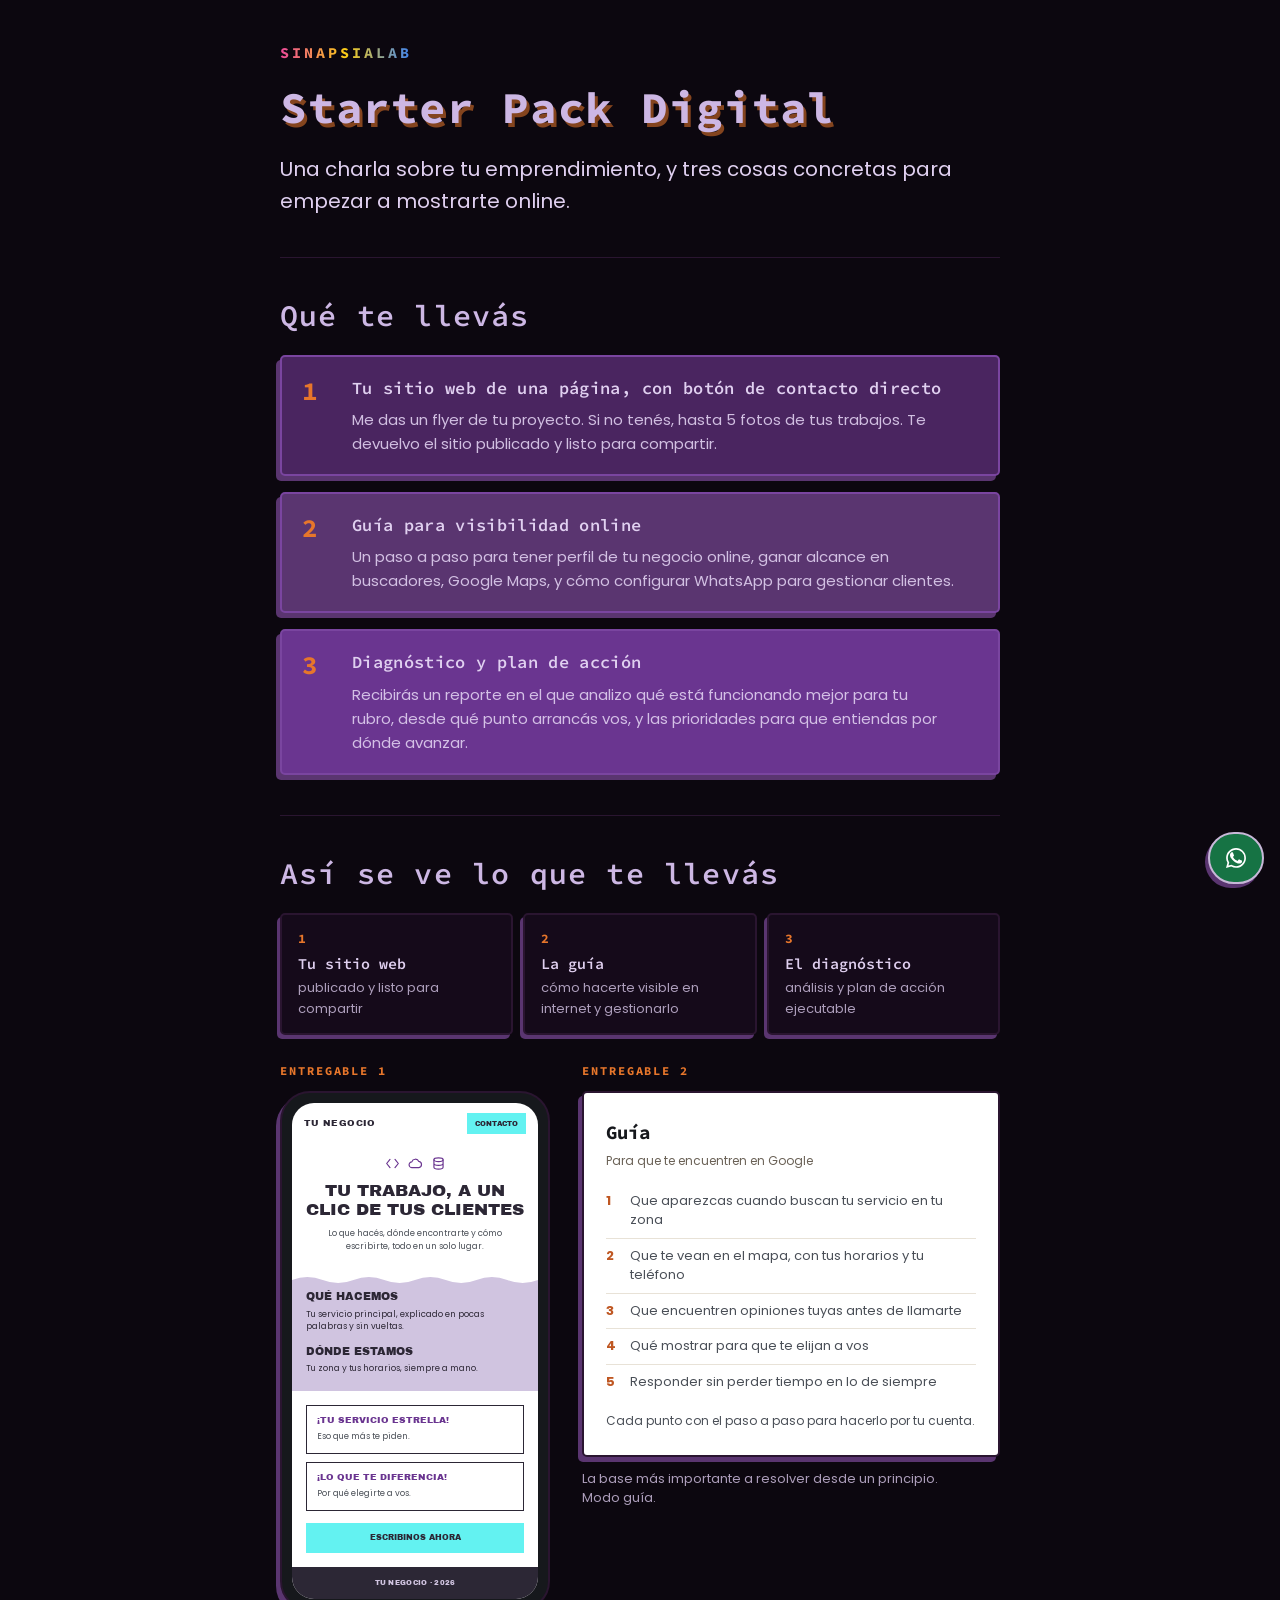
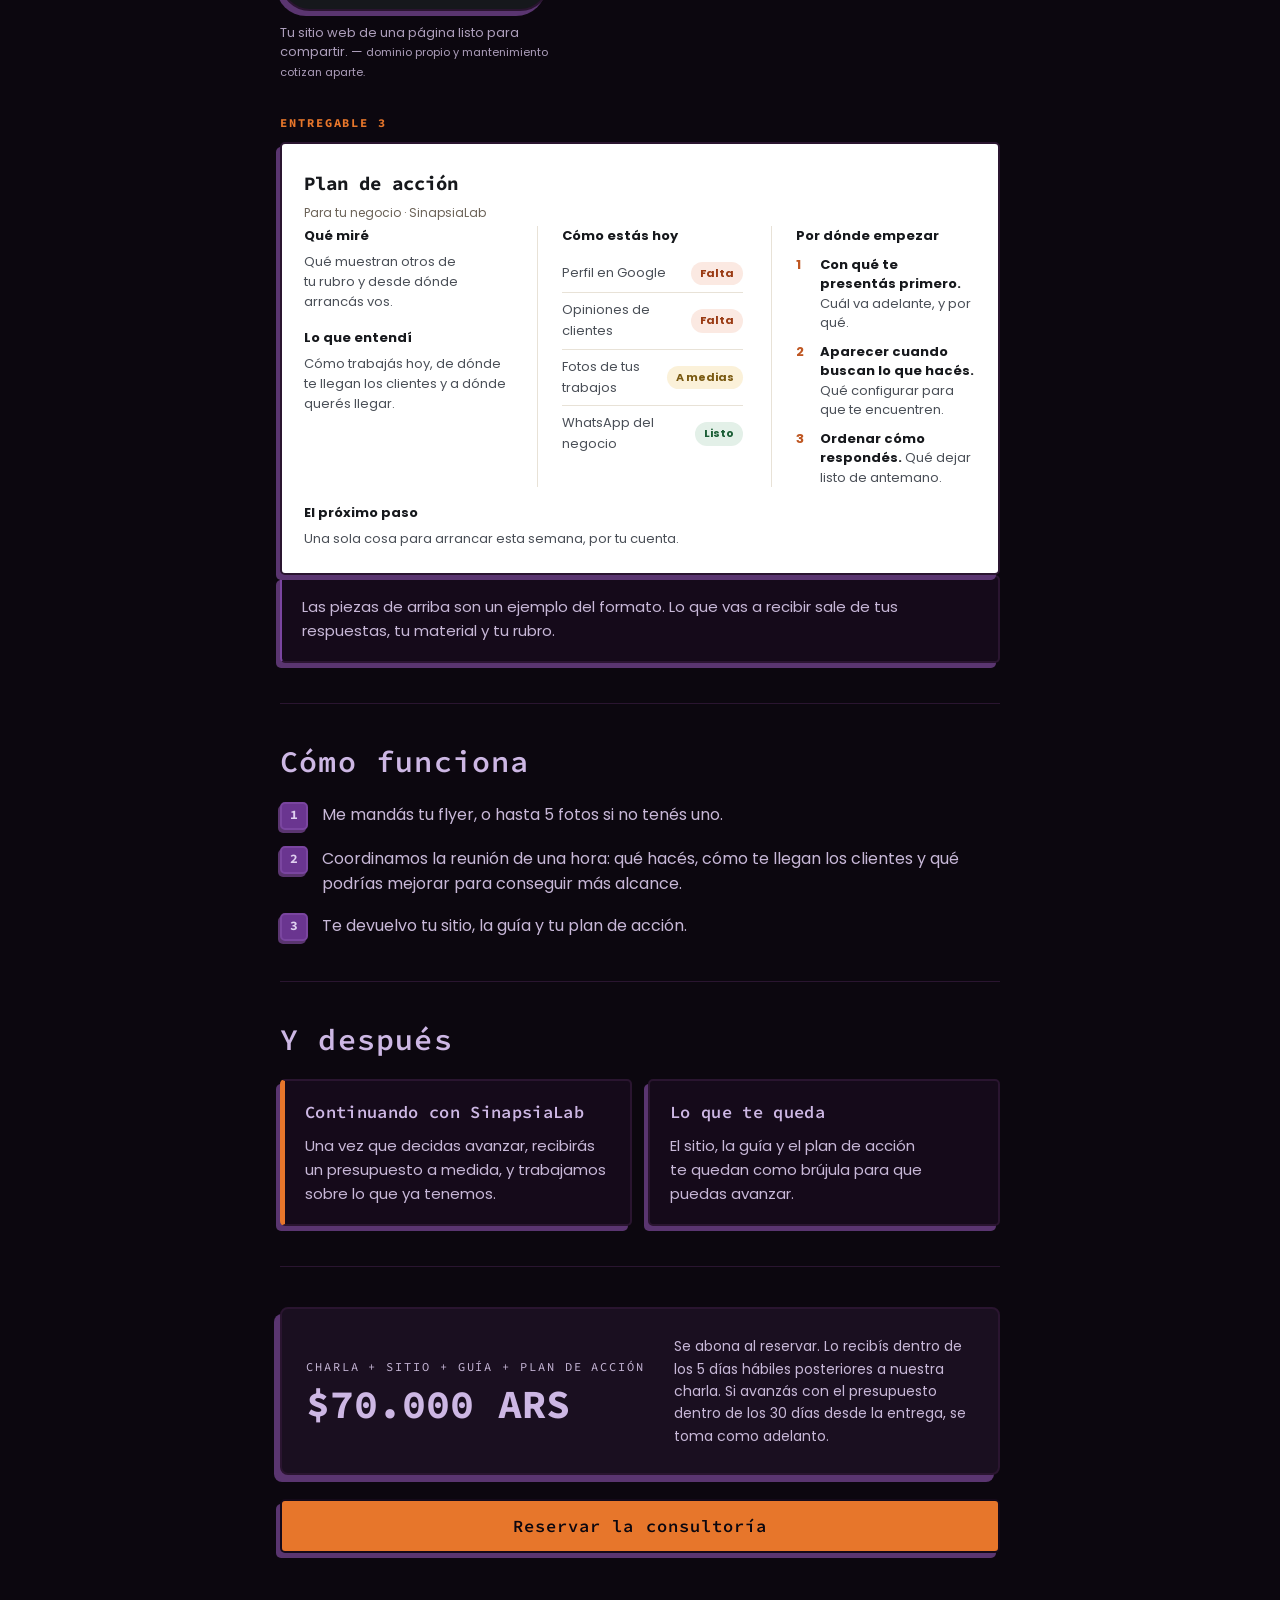
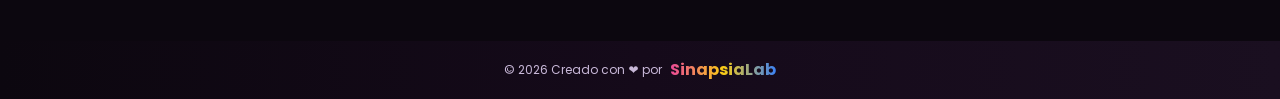
==== index.html @ f8841a20 "modify copy, templates style and README file with payment method explained" ====
<!doctype html>
<html lang="es">
  <head>
    <meta charset="utf-8" />
    <meta
      name="viewport"
      content="width=device-width, initial-scale=1, viewport-fit=cover"
    />
    <title>Starter Pack Digital — SinapsiaLab</title>
    <meta
      name="description"
      content="Una charla sobre tu emprendimiento y tres cosas concretas para empezar a mostrarte online: tu sitio de una página con botón de contacto directo, una guía para emprendedores y tu plan de acción."
    />
    <link rel="canonical" href="https://starter.sinapsialab.com/" />
    <link rel="icon" href="favicon.ico" sizes="any" />

    <meta property="og:type" content="website" />
    <meta property="og:site_name" content="SinapsiaLab" />
    <meta property="og:url" content="https://starter.sinapsialab.com/" />
    <meta property="og:title" content="Starter Pack Digital — SinapsiaLab" />
    <meta
      property="og:description"
      content="Tu sitio con botón de contacto directo, una guía para emprendedores y tu plan de acción. Todo a partir de una charla."
    />
    <meta
      property="og:image"
      content="https://res.cloudinary.com/dr8pwzxzn/image/upload/f_auto,q_auto,c_fill,g_auto,w_1200,h_630/v1759686676/brainball_gsjoy9.png"
    />
    <meta property="og:image:width" content="1200" />
    <meta property="og:image:height" content="630" />

    <meta name="twitter:card" content="summary_large_image" />
    <meta name="twitter:title" content="Starter Pack Digital — SinapsiaLab" />
    <meta
      name="twitter:description"
      content="Tu sitio con botón de contacto directo, una guía para emprendedores y tu plan de acción. Todo a partir de una charla."
    />
    <meta
      name="twitter:image"
      content="https://res.cloudinary.com/dr8pwzxzn/image/upload/f_auto,q_auto,c_fill,g_auto,w_1200,h_630/v1759686676/brainball_gsjoy9.png"
    />

    <link
      rel="stylesheet"
      href="https://fonts.googleapis.com/css2?family=Poppins:wght@300;400;500;600;700&family=Source+Code+Pro:wght@300;400;600;700&family=Archivo+Black&display=swap"
    />
    <link rel="stylesheet" href="assets/css/tokens.css" />
    <link rel="stylesheet" href="assets/css/base.css" />
    <link rel="stylesheet" href="assets/css/layout.css" />
    <link rel="stylesheet" href="assets/css/components.css" />
    <link rel="stylesheet" href="assets/css/print.css" />
  </head>
  <body>
    <main class="wrap">
      <section>
        <a class="eyebrow" href="https://www.sinapsialab.com">SinapsiaLab</a>
        <h1>Starter Pack Digital</h1>
        <p class="lede">
          Una charla sobre tu emprendimiento, y tres cosas concretas para
          empezar a mostrarte online.
        </p>
      </section>

      <section>
        <h2>Qué te llevás</h2>
        <div class="items">
          <div class="item">
            <div class="item__n">1</div>
            <div class="item__b">
              <h3>Tu sitio web de una página, con botón de contacto directo</h3>
              <p>
                Me das un flyer de tu proyecto. Si no tenés, hasta 5 fotos de
                tus trabajos. Te devuelvo el sitio publicado y listo para
                compartir.
              </p>
            </div>
          </div>
          <div class="item">
            <div class="item__n">2</div>
            <div class="item__b">
              <h3>Guía para visibilidad online</h3>
              <p>
                Un paso a paso para tener perfil de tu negocio online, ganar
                alcance en buscadores, Google Maps, y cómo configurar WhatsApp
                para gestionar clientes.
              </p>
            </div>
          </div>
          <div class="item">
            <div class="item__n">3</div>
            <div class="item__b">
              <h3>Diagnóstico y plan de acción</h3>
              <p>
                Recibirás un reporte en el que analizo qué está funcionando
                mejor para tu rubro, desde qué punto arrancás vos, y las
                prioridades para que entiendas por dónde avanzar.
              </p>
            </div>
          </div>
        </div>
      </section>

      <section>
        <h2>Así se ve lo que te llevás</h2>
        <ol class="pieces">
          <li class="piece">
            <span class="piece__n">1</span>
            <span class="piece__t">Tu sitio web</span>
            <span class="piece__d">publicado y listo para compartir</span>
          </li>
          <li class="piece">
            <span class="piece__n">2</span>
            <span class="piece__t">La guía</span>
            <span class="piece__d">cómo hacerte visible en internet y gestionarlo</span>
          </li>
          <li class="piece">
            <span class="piece__n">3</span>
            <span class="piece__t">El diagnóstico</span>
            <span class="piece__d">análisis y plan de acción ejecutable</span>
          </li>
        </ol>

        <div class="demo">
          <div>
            <p class="tag">Entregable 1</p>
            <div class="phone">
              <div class="phone__s mk">
                <div class="mk__bar">
                  <span class="mk__brand">TU NEGOCIO</span>
                  <span class="mk__nav">CONTACTO</span>
                </div>
                <div class="mk__hero">
                  <div class="mk__icons"><svg class="mk__ic" viewBox="0 0 18 18" aria-hidden="true"><path d="M6 4 2 9l4 5M12 4l4 5-4 5"/></svg><svg class="mk__ic" viewBox="0 0 18 18" aria-hidden="true"><path d="M5 14a3.5 3.5 0 0 1-.4-7A4.5 4.5 0 0 1 13 6.5 3.8 3.8 0 0 1 13 14Z"/></svg><svg class="mk__ic" viewBox="0 0 18 18" aria-hidden="true"><ellipse cx="9" cy="4.5" rx="5.5" ry="2.2"/><path d="M3.5 4.5v9c0 1.2 2.5 2.2 5.5 2.2s5.5-1 5.5-2.2v-9M3.5 9c0 1.2 2.5 2.2 5.5 2.2s5.5-1 5.5-2.2"/></svg></div>
                  <p class="mk__h1">TU TRABAJO, A UN CLIC DE TUS CLIENTES</p>
                  <p class="mk__sub">Lo que hacés, dónde encontrarte y cómo escribirte, todo en un solo lugar.</p>
                </div>
                <svg class="mk__wave" viewBox="0 0 100 10" preserveAspectRatio="none" aria-hidden="true"><path d="M0,6 q6.25,-6 12.5,0 t12.5,0 q6.25,-6 12.5,0 t12.5,0 q6.25,-6 12.5,0 t12.5,0 q6.25,-6 12.5,0 t12.5,0 V10 H0 Z"/></svg>
                <div class="mk__light">
                  <p class="mk__t">QUÉ HACEMOS</p>
                  <p class="mk__p">Tu servicio principal, explicado en pocas palabras y sin vueltas.</p>
                  <p class="mk__t mk__t--mt">DÓNDE ESTAMOS</p>
                  <p class="mk__p">Tu zona y tus horarios, siempre a mano.</p>
                </div>
                <div class="mk__cards">
                  <div class="mk__card"><p class="mk__ct">¡TU SERVICIO ESTRELLA!</p><p class="mk__cp">Eso que más te piden.</p></div>
                  <div class="mk__card"><p class="mk__ct">¡LO QUE TE DIFERENCIA!</p><p class="mk__cp">Por qué elegirte a vos.</p></div>
                  <p class="mk__cta">ESCRIBINOS AHORA</p>
                </div>
                <div class="mk__foot">TU NEGOCIO · 2026</div>
              </div>
            </div>
            <p class="demo__cap">
              Tu sitio web de una página listo para compartir. —
              <span class="demo__cap--note">
                dominio propio y mantenimiento cotizan aparte.
              </span>
            </p>
          </div>

          <div>
            <p class="tag">Entregable 2</p>
            <div class="sheet sheet--guide">
              <p class="sheet__ttl">Guía</p>
              <p class="sheet__meta">Para que te encuentren en Google</p>
              <ol class="guide__idx">
                <li>
                  <span class="guide__n">1</span
                  ><span
                    >Que aparezcas cuando buscan tu servicio en tu zona</span
                  >
                </li>
                <li>
                  <span class="guide__n">2</span
                  ><span
                    >Que te vean en el mapa, con tus horarios y tu
                    teléfono</span
                  >
                </li>
                <li>
                  <span class="guide__n">3</span
                  ><span>Que encuentren opiniones tuyas antes de llamarte</span>
                </li>
                <li>
                  <span class="guide__n">4</span
                  ><span>Qué mostrar para que te elijan a vos</span>
                </li>
                <li>
                  <span class="guide__n">5</span
                  ><span>Responder sin perder tiempo en lo de siempre</span>
                </li>
              </ol>
              <p class="sheet__p guide__foot">
                Cada punto con el paso a paso para hacerlo por tu cuenta.
              </p>
            </div>
            <p class="demo__cap">
              La base más importante a resolver desde un principio. Modo guía.
            </p>
          </div>

          <div>
            <p class="tag">Entregable 3</p>
            <div class="sheet sheet--plan">
              <div class="sheet__head">
                <p class="sheet__ttl">Plan de acción</p>
                <p class="sheet__meta">Para tu negocio · SinapsiaLab</p>
              </div>

              <div class="sheet__grid">
                <div class="sheet__col">
                  <p class="sheet__h">Qué miré</p>
                  <p class="sheet__p">
                    Qué muestran otros de tu rubro y desde dónde arrancás vos.
                  </p>

                  <p class="sheet__h">Lo que entendí</p>
                  <p class="sheet__p">
                    Cómo trabajás hoy, de dónde te llegan los clientes y a dónde
                    querés llegar.
                  </p>
                </div>

                <div class="sheet__col">
                  <p class="sheet__h">Cómo estás hoy</p>
                  <ul class="state">
                    <li>
                      <span class="state__k">Perfil en Google</span
                      ><span class="state__v state__v--no">Falta</span>
                    </li>
                    <li>
                      <span class="state__k">Opiniones de clientes</span
                      ><span class="state__v state__v--no">Falta</span>
                    </li>
                    <li>
                      <span class="state__k">Fotos de tus trabajos</span
                      ><span class="state__v state__v--mid">A medias</span>
                    </li>
                    <li>
                      <span class="state__k">WhatsApp del negocio</span
                      ><span class="state__v state__v--ok">Listo</span>
                    </li>
                  </ul>
                </div>

                <div class="sheet__col">
                  <p class="sheet__h">Por dónde empezar</p>
                  <ol class="sheet__ol">
                    <li>
                      <span class="sheet__num">1</span
                      ><span
                        ><b>Con qué te presentás primero.</b> Cuál va adelante,
                        y por qué.</span
                      >
                    </li>
                    <li>
                      <span class="sheet__num">2</span
                      ><span
                        ><b>Aparecer cuando buscan lo que hacés.</b> Qué
                        configurar para que te encuentren.</span
                      >
                    </li>
                    <li>
                      <span class="sheet__num">3</span
                      ><span
                        ><b>Ordenar cómo respondés.</b> Qué dejar listo de
                        antemano.</span
                      >
                    </li>
                  </ol>
                </div>
              </div>

              <p class="sheet__h">El próximo paso</p>
              <p class="sheet__p">
                Una sola cosa para arrancar esta semana, por tu cuenta.
              </p>
            </div>
          </div>
        </div>

        <div class="box box--note">
          <p>
            Las piezas de arriba son un ejemplo del formato. Lo que vas a
            recibir sale de tus respuestas, tu material y tu rubro.
          </p>
        </div>
      </section>

      <section>
        <h2>Cómo funciona</h2>
        <ol class="steps">
          <li>
            <b>1</b>
            <p>Me mandás tu flyer, o hasta 5 fotos si no tenés uno.</p>
          </li>
          <li>
            <b>2</b>
            <p>
              Coordinamos la reunión de una hora: qué hacés, cómo te llegan los
              clientes y qué podrías mejorar para conseguir más alcance.
            </p>
          </li>
          <li>
            <b>3</b>
            <p>Te devuelvo tu sitio, la guía y tu plan de acción.</p>
          </li>
        </ol>
      </section>

      <section>
        <h2>Y después</h2>
        <div class="split">
          <div class="box box--good">
            <h3>Continuando con SinapsiaLab</h3>
            <p>
              Una vez que decidas avanzar, recibirás un presupuesto a medida, y
              trabajamos sobre lo que ya tenemos.
            </p>
          </div>
          <div class="box">
            <h3>Lo que te queda</h3>
            <p>
              El sitio, la guía y el plan de acción te quedan como
              brújula para que puedas avanzar.
            </p>
          </div>
        </div>
      </section>

      <section>
        <div class="price">
          <div>
            <div class="price__lbl">Charla + sitio + guía + plan de acción</div>
            <div class="price__n">$70.000 ARS</div>
          </div>
          <p class="price__note">
            Se abona al reservar. Lo recibís dentro de los 5 días hábiles
            posteriores a nuestra charla. Si avanzás con el presupuesto dentro
            de los 30 días desde la entrega, se toma como adelanto.
          </p>
        </div>
        <button class="cta cta--full" type="button" id="rsv-open">
          Reservar la consultoría
        </button>

      </section>

    </main>

    <footer class="sl-footer">
      <p class="sl-footer__t">
        © <span id="sl-year">2026</span> Creado con ❤️ por
      </p>
      <a
        class="sl-footer__a"
        href="https://www.sinapsialab.com"
        target="_blank"
        rel="noopener noreferrer"
        >SinapsiaLab</a
      >
    </footer>
    <a
      class="wa"
      href="https://wa.me/541136429294?text=Hola!%20Tengo%20una%20consulta%20sobre%20el%20Starter%20Pack%20Digital."
      target="_blank"
      rel="noopener noreferrer"
      aria-label="Consultar por WhatsApp"
    >
      <svg class="wa__icon" viewBox="0 0 24 24" aria-hidden="true" focusable="false">
        <path fill="currentColor" d="M17.47 14.38c-.3-.15-1.76-.87-2.03-.97-.27-.1-.47-.15-.67.15-.2.3-.77.96-.94 1.16-.17.2-.35.22-.65.07-.3-.15-1.26-.46-2.4-1.48-.89-.79-1.49-1.76-1.66-2.06-.17-.3-.02-.46.13-.61.14-.14.3-.35.45-.53.15-.18.2-.3.3-.5.1-.2.05-.38-.02-.53-.08-.15-.67-1.61-.92-2.2-.24-.58-.49-.5-.67-.51h-.57c-.2 0-.52.07-.8.38-.27.3-1.04 1.02-1.04 2.48s1.07 2.88 1.22 3.08c.15.2 2.1 3.2 5.08 4.49.71.3 1.26.49 1.69.63.71.22 1.36.19 1.87.12.57-.09 1.76-.72 2.01-1.41.25-.7.25-1.29.17-1.42-.07-.13-.27-.2-.57-.35z"/>
        <path fill="currentColor" d="M12.04 2C6.58 2 2.13 6.45 2.13 11.91c0 1.75.46 3.45 1.32 4.96L2 22l5.25-1.38a9.87 9.87 0 0 0 4.79 1.22h.01c5.46 0 9.91-4.45 9.91-9.91C21.96 6.45 17.5 2 12.04 2zm0 18.13h-.01a8.2 8.2 0 0 1-4.18-1.15l-.3-.18-3.11.82.83-3.04-.2-.31a8.17 8.17 0 0 1-1.25-4.36c0-4.54 3.7-8.23 8.23-8.23 2.2 0 4.26.86 5.82 2.41a8.17 8.17 0 0 1 2.41 5.82c0 4.54-3.7 8.22-8.24 8.22z"/>
      </svg>
      <span class="wa__label">Hablemos</span>
    </a>


    <!-- Reserva: pantalla completa que baja desde arriba, como las secciones de sinapsialab.com (× arriba a la derecha) -->
    <div class="rsv-screen" id="rsv-modal" hidden>
        <div
        class="rsv-screen__body"
        role="dialog"
        aria-modal="true"
        aria-labelledby="rsv-modal-title"
      >
        <button class="rsv-screen__close" type="button" data-rsv-close aria-label="Cerrar">
          &times;
        </button>
        <h2 class="rsv-screen__title" id="rsv-modal-title">Reservar la consultoría</h2>
          <p class="rsv__intro" id="rsv-intro">
            Para emitir tu recibo y coordinar la charla necesito estos datos.
          </p>

          <form class="rsv" id="rsv-form" novalidate>
            <div class="rsv__grid">
              <div class="rsv__field">
                <label for="rsv-nombre">Tu nombre</label>
                <input class="rsv__input" id="rsv-nombre" name="nombre" type="text" autocomplete="name" required>
              </div>

              <div class="rsv__field">
                <label for="rsv-negocio">Tu negocio o proyecto</label>
                <input class="rsv__input" id="rsv-negocio" name="negocio" type="text" required>
              </div>

              <div class="rsv__field">
                <label for="rsv-email">Tu email</label>
                <input class="rsv__input" id="rsv-email" name="email" type="email" autocomplete="email" required>
                <span class="rsv__hint">Ahí te llegan el recibo y la entrega.</span>
              </div>

              <div class="rsv__field">
                <label for="rsv-wpp">Tu número de teléfono</label>
                <input class="rsv__input" id="rsv-wpp" name="whatsapp" type="tel" inputmode="tel" autocomplete="tel" required>
                <span class="rsv__hint">Con característica, sin el 0 ni el 15.</span>
              </div>

              <div class="rsv__field rsv__field--full">
                <label for="rsv-material">¿Tenés un flyer de tu proyecto?</label>
                <select class="rsv__input" id="rsv-material" name="material">
                  <option value="flyer">Sí, tengo flyer</option>
                  <option value="fotos">No, mando hasta 5 fotos</option>
                  <option value="nada">Todavía no tengo nada</option>
                </select>
              </div>
            </div>

            <p class="rsv__error" id="rsv-error" role="alert" hidden></p>

            <div class="rsv__trap" aria-hidden="true">
              <label>No completar este campo
                <input type="text" name="website" tabindex="-1" autocomplete="off">
              </label>
            </div>

            <button class="cta rsv__submit" type="submit">Continuar</button>
            <p class="cta__note">Primero revisás tus datos y después pasás a un checkout de pago seguro. Esta página no recibe ni guarda los datos de tu tarjeta.</p>
          </form>

          <div class="rsv__done" id="rsv-done" hidden>
            <p class="tag">Tu reserva</p>
            <div class="rsv__summary">
              <div class="rsv__row"><span>Starter Pack Digital</span><b>$70.000 ARS</b></div>
              <div class="rsv__row rsv__row--sub"><span>Charla + sitio + guía + plan de acción</span></div>
              <dl class="rsv__data" id="rsv-datos"></dl>
            </div>
            <p class="rsv__error" id="rsv-pay-error" role="alert" hidden></p>
            <button class="cta cta--full" type="button" id="rsv-pagar">Ir a pagar</button>
            <p class="cta__note">Pasás a un checkout de pago seguro. Esta página no recibe ni guarda los datos de tu tarjeta.</p>
            <button class="rsv__back" type="button" id="rsv-back">Corregir mis datos</button>
          </div>

          <div class="rsv__result" id="rsv-result" hidden>
            <p class="rsv__intro" id="rsv-result-text"></p>
            <button class="cta" type="button" data-rsv-close>Cerrar</button>
          </div>
        
      </div>
    </div>

    <script src="assets/js/year.js" defer></script>
    <script src="assets/js/reserva.js" defer></script>
  </body>
</html>
---- assets/css/tokens.css ----
/* Tokens — mapeados 1:1 a los tokens portfolio-* de sinapsialab-astro/src/styles/global.css
   (ver DESIGN.md). Fondo casi negro, rampa violeta para offsets/cards, naranja de acento. */
:root {
  /* Superficies — portfolio-deep / dark / base */
  --ground:    #0c070f; /* portfolio-deep — fondo principal */
  --surface:   #150a1a; /* portfolio-dark — cards planas (bloques "Y después") */
  --sunk:      #1a0f20; /* portfolio-base — bloque de precio */

  /* Texto — portfolio-text / text-light / light */
  --ink:       #c8b8d8; /* portfolio-text — cuerpo */
  --ink-light: #e0d0f0; /* portfolio-text-light — énfasis (lede, cards) */
  --heading:   #cdb7e4; /* portfolio-light — h1/h2/precio */
  --muted:     #c8b8d8; /* alias de --ink para texto secundario */
  --line:      #2a1530; /* portfolio-medium — separadores y bordes */
  --hard:      #0c070f;

  /* Acento — portfolio-orange, sólido (no gradiente) */
  --accent:     #e7762b; /* CTA, números, borde-izq. de la card "buena" */
  --accent-tx:  #f0965a; /* variante clara para hover puntual */
  --on-accent:  #0c070f; /* texto sobre fondos naranjas */

  /* Rampa violeta — portfolio-gradient-1..4 (cards vivid y offsets retro) */
  --grad-1: #4a2560;
  --grad-2: #5a3570;
  --grad-3: #6a3590;
  --grad-4: #7a45a0;

  /* Offset retro — clon adaptado de NoStateNode, violeta del brand */
  --retro-offset:        var(--grad-2);
  --retro-offset-strong: var(--grad-4);
  --retro-shadow:        -4px 5px 0 0 var(--retro-offset);
  --retro-shadow-hover:  7px -4px 0 0 var(--retro-offset-strong);
  --retro-shadow-lg:     -6px 7px 0 0 var(--retro-offset);
  --retro-radius:        5px;
  --retro-radius-lg:     8px;
  --retro-border:        2px;
  --retro-ghost:         rgba(231, 118, 43, 0.55); /* fantasma naranja del título */

  /* Sobre fondo oscuro (bloque de precio) */
  --on-hard-dim:  var(--ink);
  --on-hard-soft: var(--ink-light);

  /* Marca SinapsiaLab — gradiente decorativo (.gradient-link), solo para el wordmark */
  --sl-bg-1:   #0c070f;
  --sl-bg-2:   #150a1a;
  --sl-bg-3:   #1a0f20;
  --sl-text:   #c8b8d8;
  --sl-grad-1: #ec4899;
  --sl-grad-2: #facc15;
  --sl-grad-3: #3b82f6;

  /* Tipografía híbrida: mono en títulos y botones, Poppins en párrafos */
  --font-display: 'Source Code Pro', ui-monospace, monospace;
  --font-body:    'Poppins', system-ui, sans-serif;
  --font-brand:   'Poppins', system-ui, sans-serif;
  --font-display-weight: 300;
}
---- assets/css/base.css ----
/* Base — reset mínimo y tipografía de documento. */
html { color-scheme: dark; }

* { box-sizing: border-box; }

body {
  margin: 0;
  background: var(--ground);
  color: var(--ink);
  font-family: var(--font-body);
  font-size: 16px;
  line-height: 1.6;
}

/* La regla híbrida del sistema: mono en títulos, labels y botones. */
h1, h2, h3, label, button {
  font-family: var(--font-display);
  letter-spacing: .04em;
}

h1 {
  margin: 14px 0 0;
  font-size: clamp(29px, 6.4vw, 44px);
  line-height: 1.22;
  font-weight: 700;
  color: var(--heading);
  text-wrap: balance;
  text-shadow: 3px 4px 0 var(--retro-ghost);
}

h2 {
  margin: 0 0 22px;
  font-size: clamp(23px, 5.2vw, 30px);
  line-height: 1.18;
  font-weight: 600;
  color: var(--heading);
  text-wrap: balance;
}

h3 {
  margin: 0;
  font-size: 17px;
  font-weight: 600;
  letter-spacing: .02em;
}

p { margin: 0; text-wrap: pretty; }

img { max-width: 100%; }
---- assets/css/layout.css ----
/* Layout — ancho de página y ritmo vertical entre secciones. */
.wrap {
  max-width: 760px;
  margin: 0 auto;
  padding-inline: 20px;
}

section {
  padding-block: 40px;
  border-top: 1px solid var(--line);
}

section:first-of-type { border-top: 0; }

.split {
  display: grid;
  grid-template-columns: 1fr;
  gap: 16px;
}

@media (min-width: 720px) {
  .split { grid-template-columns: 1fr 1fr; }
}
---- assets/css/components.css ----
/* Componentes — cada bloque de la página, en orden de aparición.
   Todo lo que es "chrome" lleva la sombra offset dura del sistema retro. */

/* --- Texto auxiliar --- */
.eyebrow {
  display: inline-block;
  font-family: var(--font-display);
  font-size: 15px;
  font-weight: 700;
  letter-spacing: .2em;
  text-transform: uppercase;
  text-decoration: none;
  background: linear-gradient(90deg, var(--sl-grad-1) 0%, var(--sl-grad-2) 50%, var(--sl-grad-3) 100%);
  -webkit-background-clip: text;
  background-clip: text;
  color: transparent;
  border-bottom: 2px solid transparent;
}

.eyebrow:hover {
  border-bottom-color: var(--sl-grad-2);
}

.eyebrow:focus-visible {
  outline: 2px solid var(--sl-grad-2);
  outline-offset: 4px;
}

.lede {
  margin-top: 18px;
  font-size: clamp(17px, 4.2vw, 20px);
  font-weight: 400;
  color: var(--ink-light);
}

.muted { color: var(--muted); }

/* --- Qué te llevás: cards "vivid", ciclan la rampa violeta como card-retro-vivid --- */
.items {
  display: flex;
  flex-direction: column;
  gap: 16px;
}

.item {
  display: flex;
  gap: 16px;
  padding: 18px 20px;
  background: var(--grad-1);
  border: var(--retro-border) solid var(--grad-4);
  border-radius: var(--retro-radius);
  box-shadow: var(--retro-shadow);
}

.item:nth-child(3n+2) { background: var(--grad-2); }
.item:nth-child(3n+3) { background: var(--grad-3); }

.item__n {
  flex-shrink: 0;
  width: 34px;
  font-family: var(--font-display);
  font-size: 26px;
  font-weight: 700;
  line-height: 1.2;
  color: var(--accent);
}

.item__b {
  display: flex;
  flex-direction: column;
  gap: 6px;
}

.item__b h3 { color: var(--ink-light); }

.item__b p {
  font-size: 15px;
  color: var(--ink-light);
  opacity: .9;
}

/* --- Cómo funciona: pasos --- */
.steps {
  list-style: none;
  margin: 0;
  padding: 0;
  display: flex;
  flex-direction: column;
  gap: 16px;
}

.steps li {
  display: flex;
  gap: 14px;
  align-items: flex-start;
}

.steps b {
  flex-shrink: 0;
  width: 28px;
  height: 28px;
  border-radius: var(--retro-radius);
  border: var(--retro-border) solid var(--grad-4);
  background: var(--grad-3);
  color: var(--ink-light);
  font-family: var(--font-display);
  font-weight: 700;
  display: inline-flex;
  align-items: center;
  justify-content: center;
  font-size: 13px;
  box-shadow: -2px 3px 0 0 var(--retro-offset);
}

/* --- Y después: bloques (card-retro sobre portfolio-dark) --- */
.box {
  padding: 18px 20px;
  background: var(--surface);
  border: var(--retro-border) solid var(--line);
  border-radius: var(--retro-radius);
  box-shadow: var(--retro-shadow);
}

.box--good {
  border-left-width: 5px;
  border-left-color: var(--accent);
}

.box h3 { color: var(--heading); margin-bottom: 8px; }

.box p { color: var(--ink); font-size: 15px; }

/* --- Precio (card-retro-lg sobre portfolio-base) --- */
.price {
  background: var(--sunk);
  color: var(--heading);
  padding: 26px 24px;
  display: flex;
  flex-direction: column;
  gap: 14px;
  border: var(--retro-border) solid var(--line);
  border-radius: var(--retro-radius-lg);
  box-shadow: var(--retro-shadow-lg);
}

.price__lbl {
  font-family: var(--font-display);
  font-size: 12px;
  letter-spacing: .16em;
  text-transform: uppercase;
  color: var(--on-hard-dim);
}

.price__n {
  font-family: var(--font-display);
  font-size: 40px;
  font-weight: 700;
  line-height: 1.1;
  margin-top: 6px;
  color: var(--heading);
}

.price__note {
  font-size: 14px;
  color: var(--on-hard-dim);
}

@media (min-width: 720px) {
  .price {
    flex-direction: row;
    justify-content: space-between;
    align-items: center;
  }
  .price__note { max-width: 300px; }
}

/* --- Botón retro (btn-retro): naranja sólido, mono, offset que salta en hover --- */
.cta {
  display: inline-flex;
  justify-content: center;
  align-items: center;
  min-height: 52px;
  margin-top: 24px;
  padding: 14px 26px;
  background: var(--accent);
  color: var(--on-accent);
  font-family: var(--font-display);
  font-weight: 600;
  font-size: 17px;
  letter-spacing: .06em;
  text-decoration: none;
  border: var(--retro-border) solid var(--surface);
  border-radius: var(--retro-radius);
  box-shadow: var(--retro-shadow);
  transition: box-shadow .15s ease, opacity .15s ease, font-weight .15s ease;
}

.cta:hover {
  box-shadow: var(--retro-shadow-hover);
  opacity: .9;
  font-weight: 700;
}

.cta:focus-visible {
  outline: 3px solid var(--accent);
  outline-offset: 3px;
}

@media (prefers-reduced-motion: reduce) {
  .cta { transition: none; }
}

/* --- Footer de marca SinapsiaLab ---
   Convención compartida con el resto de los sitios y apps.
   Spec: footer-sinapsialab.html. No tocar sin actualizar los demás. */
.sl-footer {
  display: flex;
  justify-content: center;
  align-items: center;
  gap: 8px;
  width: 100%;
  padding: 16px 0;
  margin-top: 48px;
  background: linear-gradient(to right, var(--sl-bg-1), var(--sl-bg-2), var(--sl-bg-3));
  font-family: var(--font-brand);
}

.sl-footer__t {
  margin: 0;
  font-size: 12px;
  color: var(--sl-text);
}

.sl-footer__a {
  font-size: 16px;
  font-weight: 700;
  text-decoration: none;
  background: linear-gradient(to right, var(--sl-grad-1) 0%, var(--sl-grad-2) 50%, var(--sl-grad-3) 100%);
  -webkit-background-clip: text;
  background-clip: text;
  color: transparent;
}

.sl-footer__a:focus-visible {
  outline: 2px solid var(--sl-grad-2);
  outline-offset: 3px;
}

/* --- Así se ve lo que te llevás: maquetas de los entregables ---
   El "chrome" (tags, notas) usa los tokens del sistema. El interior del
   teléfono y de la hoja NO: representan el material del cliente, así que
   llevan su propia paleta clara, como en el sitio real. */
.demo {
  display: grid;
  grid-template-columns: 1fr;
  gap: 32px;
  margin-top: 26px;
}

@media (min-width: 720px) {
  .demo { grid-template-columns: 270px 1fr; align-items: start; }
}

/* El teléfono y la guía van uno junto al otro; el plan de acción, más
   ancho y compacto, va debajo de los dos ocupando todo el ancho. */
@media (min-width: 720px) {
  .demo > div:nth-child(2) { grid-column: 2; }
  .demo > div:nth-child(3) { grid-column: 1 / -1; }
}

.tag {
  font-family: var(--font-display);
  font-size: 12px;
  font-weight: 700;
  letter-spacing: .16em;
  text-transform: uppercase;
  color: var(--accent);
  margin-bottom: 10px;
}

.demo__cap {
  margin-top: 12px;
  font-size: 13px;
  line-height: 1.5;
  color: var(--muted);
  opacity: .85;
}

.demo__cap--note {
  font-size: 11px;
}

/* --- Maqueta de teléfono --- */
.phone {
  width: 100%;
  max-width: 270px;
  background: #16181C;
  border: var(--retro-border) solid var(--line);
  border-radius: 30px;
  padding: 10px;
  box-shadow: var(--retro-shadow);
}

.phone__s {
  background: #FFFFFF;
  border-radius: 22px;
  overflow: hidden;
}

/* Maqueta con el estilo de las páginas que se generan (versión clara) */
.mk { font-family: 'Archivo Black', 'Poppins', sans-serif; color: #2C2735; }

.mk__bar { display: flex; align-items: center; justify-content: space-between; padding: 10px 12px; }
.mk__brand { color: #2C2735; font-size: 9px; letter-spacing: .04em; }
.mk__nav { background: #63F2F1; color: #2C2735; font-size: 7px; padding: 5px 8px; }

.mk__hero { padding: 12px 14px 22px; text-align: center; background: #FFFFFF; }
.mk__icons { display: flex; justify-content: center; gap: 8px; }
.mk__ic { width: 15px; height: 15px; fill: none; stroke: #6A3590; stroke-width: 1.4; stroke-linecap: round; stroke-linejoin: round; }
.mk__h1 { margin-top: 10px; color: #2C2735; font-size: 17px; line-height: 1.12; }
.mk__sub { margin-top: 8px; color: #4A4F57; font-family: 'Poppins', sans-serif; font-size: 8.5px; line-height: 1.5; }

.mk__wave { display: block; width: 100%; height: 10px; background: #FFFFFF; fill: #D0C4E0; }

.mk__light { background: #D0C4E0; padding: 6px 14px 16px; }
.mk__t { font-size: 11px; line-height: 1.2; color: #2C2735; }
.mk__t--mt { margin-top: 12px; }
.mk__p { margin-top: 4px; font-family: 'Poppins', sans-serif; font-size: 8.5px; line-height: 1.5; color: #2C2735; }

.mk__cards { background: #FFFFFF; padding: 14px; display: flex; flex-direction: column; gap: 8px; }
.mk__card { border: 1px solid #2C2735; padding: 9px 10px; }
.mk__ct { color: #6A3590; font-size: 9px; line-height: 1.25; }
.mk__cp { margin-top: 4px; color: #4A4F57; font-family: 'Poppins', sans-serif; font-size: 8.5px; }
.mk__cta { margin-top: 4px; background: #63F2F1; color: #2C2735; text-align: center; font-size: 8px; padding: 9px 6px; }

.mk__foot { background: #2C2735; color: #D0C4E0; text-align: center; font-size: 7px; padding: 10px; letter-spacing: .04em; }

/* --- Maqueta del plan de acción --- */
.sheet {
  background: #FFFFFF;
  color: #16181C;
  border: var(--retro-border) solid var(--line);
  border-radius: var(--retro-radius);
  padding: 24px 22px;
  box-shadow: var(--retro-shadow);
}

.sheet__ttl { font-family: var(--font-display); font-size: 19px; font-weight: 700; }
.sheet__meta { margin-top: 4px; font-size: 12px; color: #6B6257; }
.sheet__h { margin-top: 16px; font-size: 13px; font-weight: 700; }
.sheet__p { margin-top: 5px; font-size: 13px; line-height: 1.55; color: #4A4F57; }

.sheet__ol {
  list-style: none;
  margin: 8px 0 0;
  padding: 0;
  display: flex;
  flex-direction: column;
  gap: 9px;
}

.sheet__ol li { display: flex; gap: 10px; font-size: 13px; line-height: 1.5; color: #4A4F57; }
.sheet__ol b { color: #16181C; }
.sheet__num { flex-shrink: 0; width: 14px; font-weight: 700; color: #BF5722; }

/* Versión ancha y compacta: el cuerpo se reparte en columnas en vez de
   apilarse, para que ocupe menos alto sin perder el resto de la maqueta. */
.sheet--plan .sheet__h:first-child,
.sheet--plan .sheet__col .sheet__h:first-child { margin-top: 0; }

.sheet__grid {
  margin-top: 4px;
  display: grid;
  grid-template-columns: 1fr;
  gap: 4px 0;
}

@media (min-width: 640px) {
  .sheet__grid { grid-template-columns: repeat(3, minmax(0, 1fr)); gap: 0 28px; }
  .sheet__col + .sheet__col { border-left: 1px solid #E8E2D7; padding-left: 24px; }
}

/* Nota al pie de la sección, sin el borde verde de la card "buena" */
.box--note { border-left-color: var(--grad-4); }
.box--note p { color: var(--ink); }

/* --- Las tres piezas, arriba de las maquetas --- */
.pieces {
  list-style: none;
  margin: 22px 0 0;
  padding: 0;
  display: grid;
  grid-template-columns: 1fr;
  gap: 10px;
}

@media (min-width: 640px) {
  .pieces { grid-template-columns: repeat(3, minmax(0, 1fr)); }
}

.piece {
  display: flex;
  flex-direction: column;
  gap: 2px;
  padding: 14px 16px;
  background: var(--surface);
  border: var(--retro-border) solid var(--line);
  border-radius: var(--retro-radius);
  box-shadow: -3px 4px 0 0 var(--retro-offset);
}

.piece__n {
  font-family: var(--font-display);
  font-size: 13px;
  font-weight: 700;
  color: var(--accent);
}

.piece__t { font-family: var(--font-display); font-size: 15px; font-weight: 600; color: var(--ink-light); }
.piece__d { font-size: 13px; color: var(--muted); opacity: .85; }

/* --- Estado de los frentes, dentro del reporte ---
   Encoding por texto + color: el estado se lee sin depender del color. */
.state { list-style: none; margin: 8px 0 0; padding: 0; }

.state li {
  display: flex;
  align-items: center;
  justify-content: space-between;
  gap: 12px;
  padding: 7px 0;
  border-bottom: 1px solid #E8E2D7;
  font-size: 13px;
}

.state li:last-child { border-bottom: 0; }
.state__k { color: #4A4F57; }

.state__v {
  flex-shrink: 0;
  font-size: 11px;
  font-weight: 700;
  padding: 3px 9px;
  border-radius: 999px;
  white-space: nowrap;
}

.state__v--no  { background: #FBE9E2; color: #9A3B14; }
.state__v--mid { background: #FBF1D9; color: #7A5A12; }
.state__v--ok  { background: #E3F0E8; color: #1B5E36; }


/* --- Maqueta de la guía --- */
.sheet--guide { display: flex; flex-direction: column; }

.guide__idx {
  list-style: none;
  margin: 14px 0 0;
  padding: 0;
  display: flex;
  flex-direction: column;
}

.guide__idx li {
  display: flex;
  gap: 10px;
  align-items: baseline;
  padding: 8px 0;
  border-bottom: 1px solid #E8E2D7;
  font-size: 13px;
  line-height: 1.45;
  color: #4A4F57;
}

.guide__idx li:last-child { border-bottom: 0; }
.guide__n { flex-shrink: 0; width: 14px; font-weight: 700; color: #BF5722; }
.guide__foot { margin-top: 12px; font-size: 12px; }

/* --- Nota debajo del CTA --- */
.cta__note {
  margin-top: 12px;
  font-size: 13px;
  line-height: 1.5;
  color: var(--muted);
  opacity: .85;
  max-width: 46ch;
}

/* --- Botón flotante de contacto ---
   Discreto: solo el ícono. A los 3 s se despliega "Hablemos" una vez como invitación
   y se pliega; después, solo al pasar el mouse o enfocarlo con el teclado. */
.wa {
  position: fixed;
  right: 16px;
  bottom: calc(16px + env(safe-area-inset-bottom, 0px));
  z-index: 50;
  display: inline-flex;
  align-items: center;
  height: 52px;
  padding: 0 14px;
  border-radius: 999px;
  background: #167344;
  color: #FFFFFF;
  text-decoration: none;
  border: var(--retro-border) solid var(--ink);
  box-shadow: -3px 4px 0 0 var(--retro-offset);
  transition: transform .2s cubic-bezier(.2,.8,.2,1), box-shadow .2s ease, padding .35s cubic-bezier(.2,.8,.2,1);
}

.wa__icon { width: 24px; height: 24px; flex-shrink: 0; }

.wa__label {
  font-family: var(--font-display);
  font-size: 15px;
  font-weight: 600;
  letter-spacing: .02em;
  white-space: nowrap;
  max-width: 0;
  margin-left: 0;
  overflow: hidden;
  opacity: 0;
  transform: translateX(-6px);
  transition: max-width .35s cubic-bezier(.2,.8,.2,1), margin-left .35s cubic-bezier(.2,.8,.2,1),
              opacity .25s ease .05s, transform .35s cubic-bezier(.2,.8,.2,1);
}

.wa:hover,
.wa:focus-visible { padding-right: 20px; transform: translateY(-2px); box-shadow: -5px 6px 0 0 var(--retro-offset-strong); }
.wa:hover .wa__label,
.wa:focus-visible .wa__label { max-width: 120px; margin-left: 10px; opacity: 1; transform: none; }
.wa:active { transform: translateY(0); box-shadow: -2px 3px 0 0 var(--retro-offset); }
.wa:focus-visible { outline: 3px solid var(--accent); outline-offset: 3px; }

/* Invitación inicial: se despliega, espera y se pliega. */
.wa { animation: wa-pad 5s cubic-bezier(.2,.8,.2,1) 3s 1 both; }
.wa__label { animation: wa-label 5s cubic-bezier(.2,.8,.2,1) 3s 1 both; }

@keyframes wa-pad { 0%, 100% { padding-right: 14px; } 12%, 85% { padding-right: 20px; } }
@keyframes wa-label {
  0%, 100% { max-width: 0; margin-left: 0; opacity: 0; transform: translateX(-6px); }
  12%, 85% { max-width: 120px; margin-left: 10px; opacity: 1; transform: none; }
}

@media (prefers-reduced-motion: reduce) {
  .wa, .wa__label { transition: none; animation: none; }
  .rsv-screen, .rsv-screen.is-closing { animation: none; }
}

@media print { .wa { display: none; } }

/* --- Reserva: pantalla completa, igual que las secciones de sinapsialab.com.
       Baja desde arriba (slideDown), fondo liso y × arriba a la derecha. Sin card flotante. --- */
.cta--full { width: 100%; cursor: pointer; }

.rsv-screen {
  position: fixed;
  inset: 0;
  z-index: 60; /* por encima del flotante de WhatsApp (50) */
  background: var(--ground);
  overflow-y: auto;
  animation: rsv-slide-down .4s ease-out forwards;
}

.rsv-screen[hidden] { display: none; }
.rsv-screen.is-closing { animation: rsv-slide-up .4s ease-out forwards; }

@keyframes rsv-slide-down {
  from { transform: translateY(-100%); opacity: 0; }
  to   { transform: translateY(0);     opacity: 1; }
}
@keyframes rsv-slide-up {
  from { transform: translateY(0);     opacity: 1; }
  to   { transform: translateY(-100%); opacity: 0; }
}

.rsv-screen__body {
  width: 100%;
  max-width: 560px;
  margin: 0 auto;
  padding: 56px 20px 48px;
}

.rsv-screen__close {
  position: fixed;
  top: 12px;
  right: 20px;
  z-index: 1;
  width: 40px;
  height: 40px;
  padding: 0;
  background: none;
  border: 0;
  color: var(--ink);
  font-size: 30px;
  line-height: 1;
  cursor: pointer;
  transition: color .2s ease;
}

.rsv-screen__close:hover { color: var(--accent); }
.rsv-screen__close:focus-visible { outline: 3px solid var(--accent); outline-offset: 2px; }

/* Título centrado con el fantasma naranja, como "Nuestros Servicios" */
.rsv-screen__title {
  margin: 0 0 20px;
  text-align: center;
  font-family: var(--font-display);
  font-size: 22px;
  font-weight: 700;
  letter-spacing: .06em;
  color: var(--heading);
  text-shadow: 5px 6px 0 var(--retro-ghost);
}

.rsv__intro {
  margin: 0;
  font-size: 15px;
  color: var(--ink);
}

.rsv__intro[hidden] { display: none; }

/* --- Formulario de reserva --- */
.rsv { display: flex; flex-direction: column; gap: 18px; margin-top: 20px; }
.rsv[hidden] { display: none; } /* gana al display:flex de arriba */
.rsv__grid { display: grid; grid-template-columns: 1fr; gap: 18px; }
.rsv__field { display: flex; flex-direction: column; gap: 6px; }

@media (min-width: 640px) {
  .rsv__grid { grid-template-columns: 1fr 1fr; }
  .rsv__field--full { grid-column: 1 / -1; }
}

.rsv label {
  font-family: var(--font-display);
  font-size: 13px;
  font-weight: 600;
  color: var(--ink-light, var(--ink));
}

.rsv__input {
  width: 100%;
  min-height: 48px;
  padding: 12px 14px;
  background: var(--surface);
  color: var(--ink);
  font-family: var(--font-body);
  font-size: 16px; /* 16px evita el zoom automático en iOS */
  border: var(--retro-border) solid var(--line);
  border-radius: var(--retro-radius);
  box-shadow: -3px 4px 0 0 var(--retro-offset);
}

.rsv__input:focus { outline: none; border-color: var(--accent); }
.rsv__input:focus-visible { outline: 3px solid var(--accent); outline-offset: 2px; }

.rsv__hint { font-size: 12px; color: var(--muted); opacity: .85; }

.rsv__error {
  margin: 0;
  padding: 12px 14px;
  background: #3A1A1A;
  color: #F6C7B8;
  border-left: 4px solid #C9663A;
  border-radius: var(--retro-radius);
  font-size: 14px;
}

.rsv__submit { margin-top: 4px; align-self: flex-start; }
.rsv .cta__note { margin-top: 10px; }

/* --- Resumen --- */
.rsv__done { margin-top: 20px; }

.rsv__summary {
  padding: 18px 20px;
  background: var(--sunk);
  border: var(--retro-border) solid var(--line);
  border-radius: var(--retro-radius);
  box-shadow: var(--retro-shadow);
}

.rsv__row { display: flex; justify-content: space-between; gap: 16px; align-items: baseline; }
.rsv__row b { font-family: var(--font-display); font-size: 20px; white-space: nowrap; }
.rsv__row--sub { margin-top: 2px; font-size: 13px; color: var(--muted); }

.rsv__data {
  margin: 16px 0 0;
  padding-top: 14px;
  border-top: 1px solid var(--line);
  display: grid;
  grid-template-columns: auto 1fr;
  gap: 6px 14px;
  font-size: 14px;
}

.rsv__data dt { color: var(--muted); }
.rsv__data dd { margin: 0; overflow-wrap: anywhere; }

.rsv__back {
  display: block;
  margin-top: 14px;
  padding: 0;
  background: none;
  border: 0;
  color: var(--accent);
  font-family: var(--font-body);
  font-size: 14px;
  text-decoration: underline;
  cursor: pointer;
}


/* --- Reserva: campo trampa anti-bots, botón de pago y estado de resultado --- */
.rsv__trap {
  position: absolute;
  left: -9999px;
  width: 1px;
  height: 1px;
  overflow: hidden;
}

.cta:disabled { opacity: .6; cursor: progress; box-shadow: var(--retro-shadow); }

.rsv__done .rsv__error { margin-top: 16px; }
.rsv__done .cta--full { margin-top: 20px; }

.rsv__result { margin-top: 4px; }
.rsv__result .cta { margin-top: 20px; }
---- assets/css/print.css ----
/* Impresión — la página se manda mucho como PDF.
   El tema es oscuro; para impresión forzamos texto oscuro sobre blanco. */
@media print {
  body, .price { background: #fff; color: #241b2b; }
  .cta { display: none; }
  section { break-inside: avoid; border-top-color: #ddd; }
  h1, h2, h3, .price__n { color: #241b2b; text-shadow: none; }
  .item, .box, .steps b {
    background: #fff;
    border-color: #ccc;
    box-shadow: none;
  }
  .item__b p, .box p, .lede, .price__lbl, .price__note { color: #4a4453; }
  .item__n { color: var(--accent); }
}
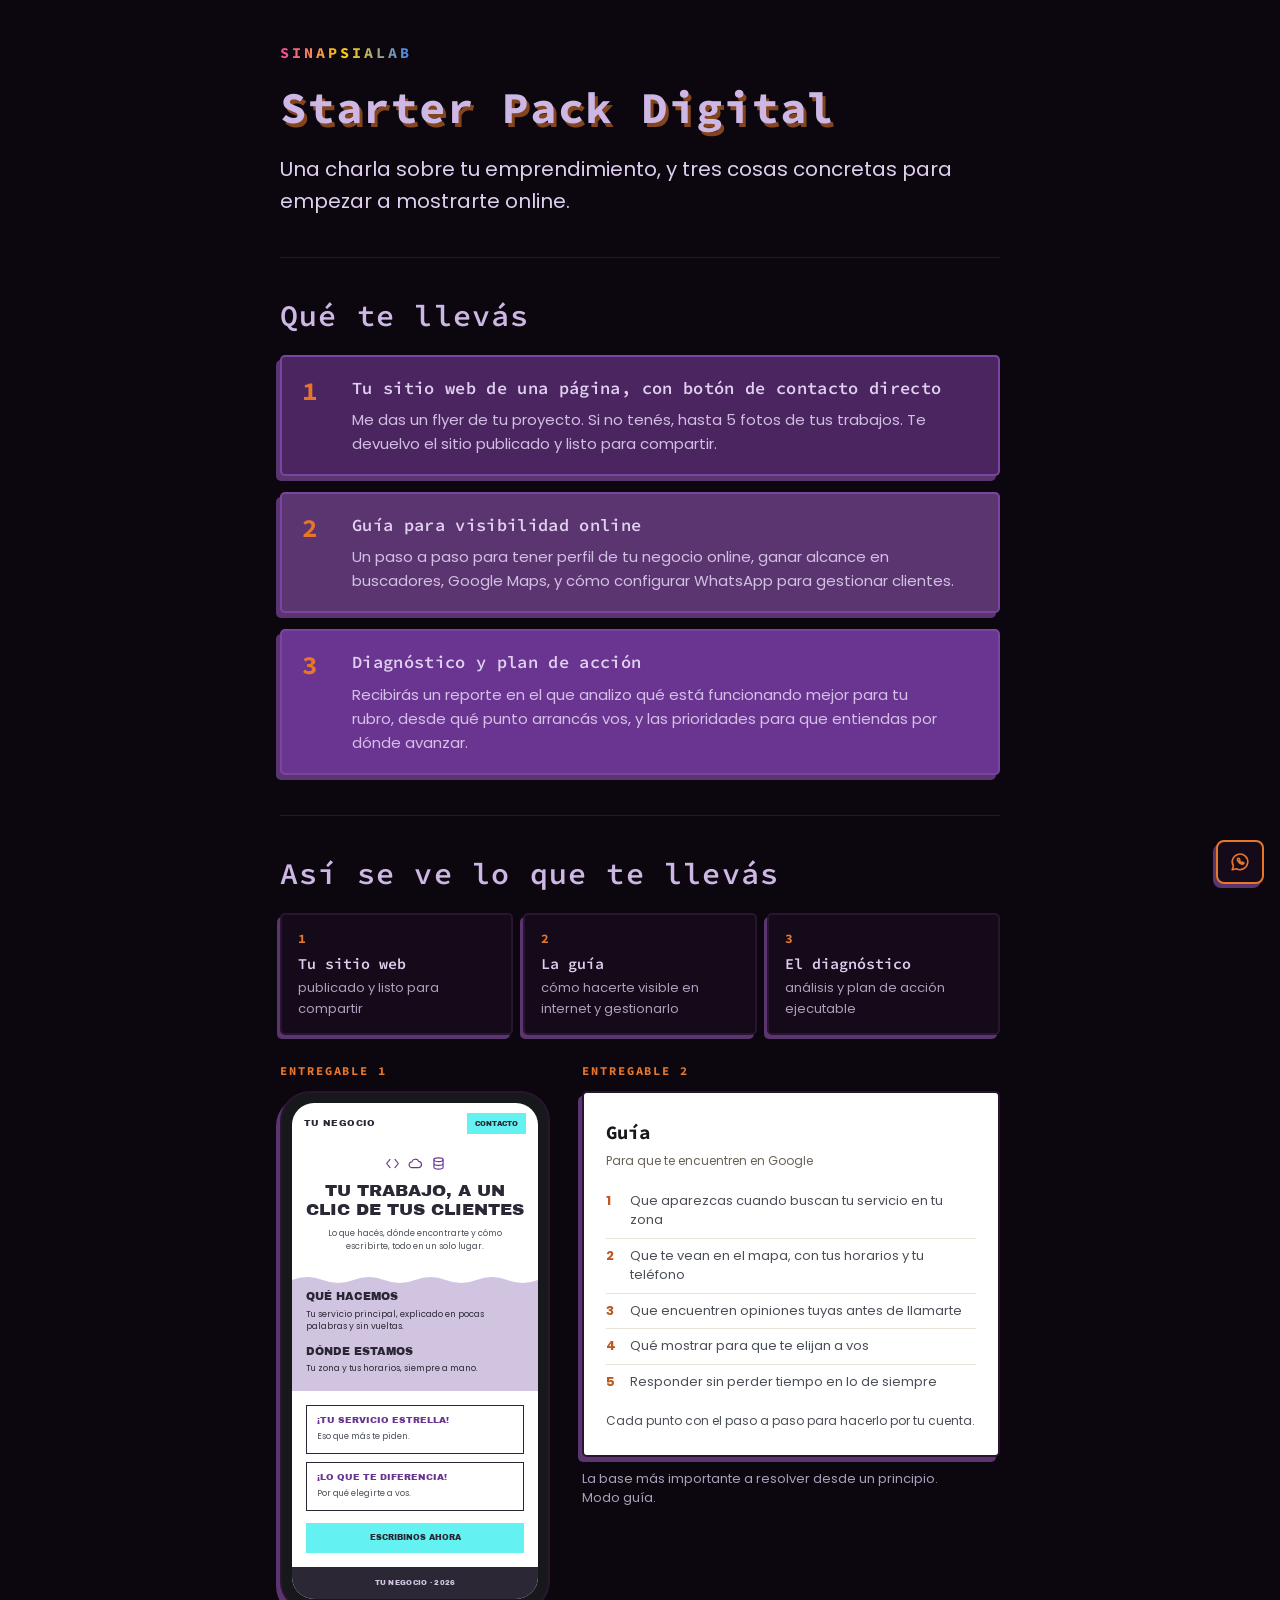
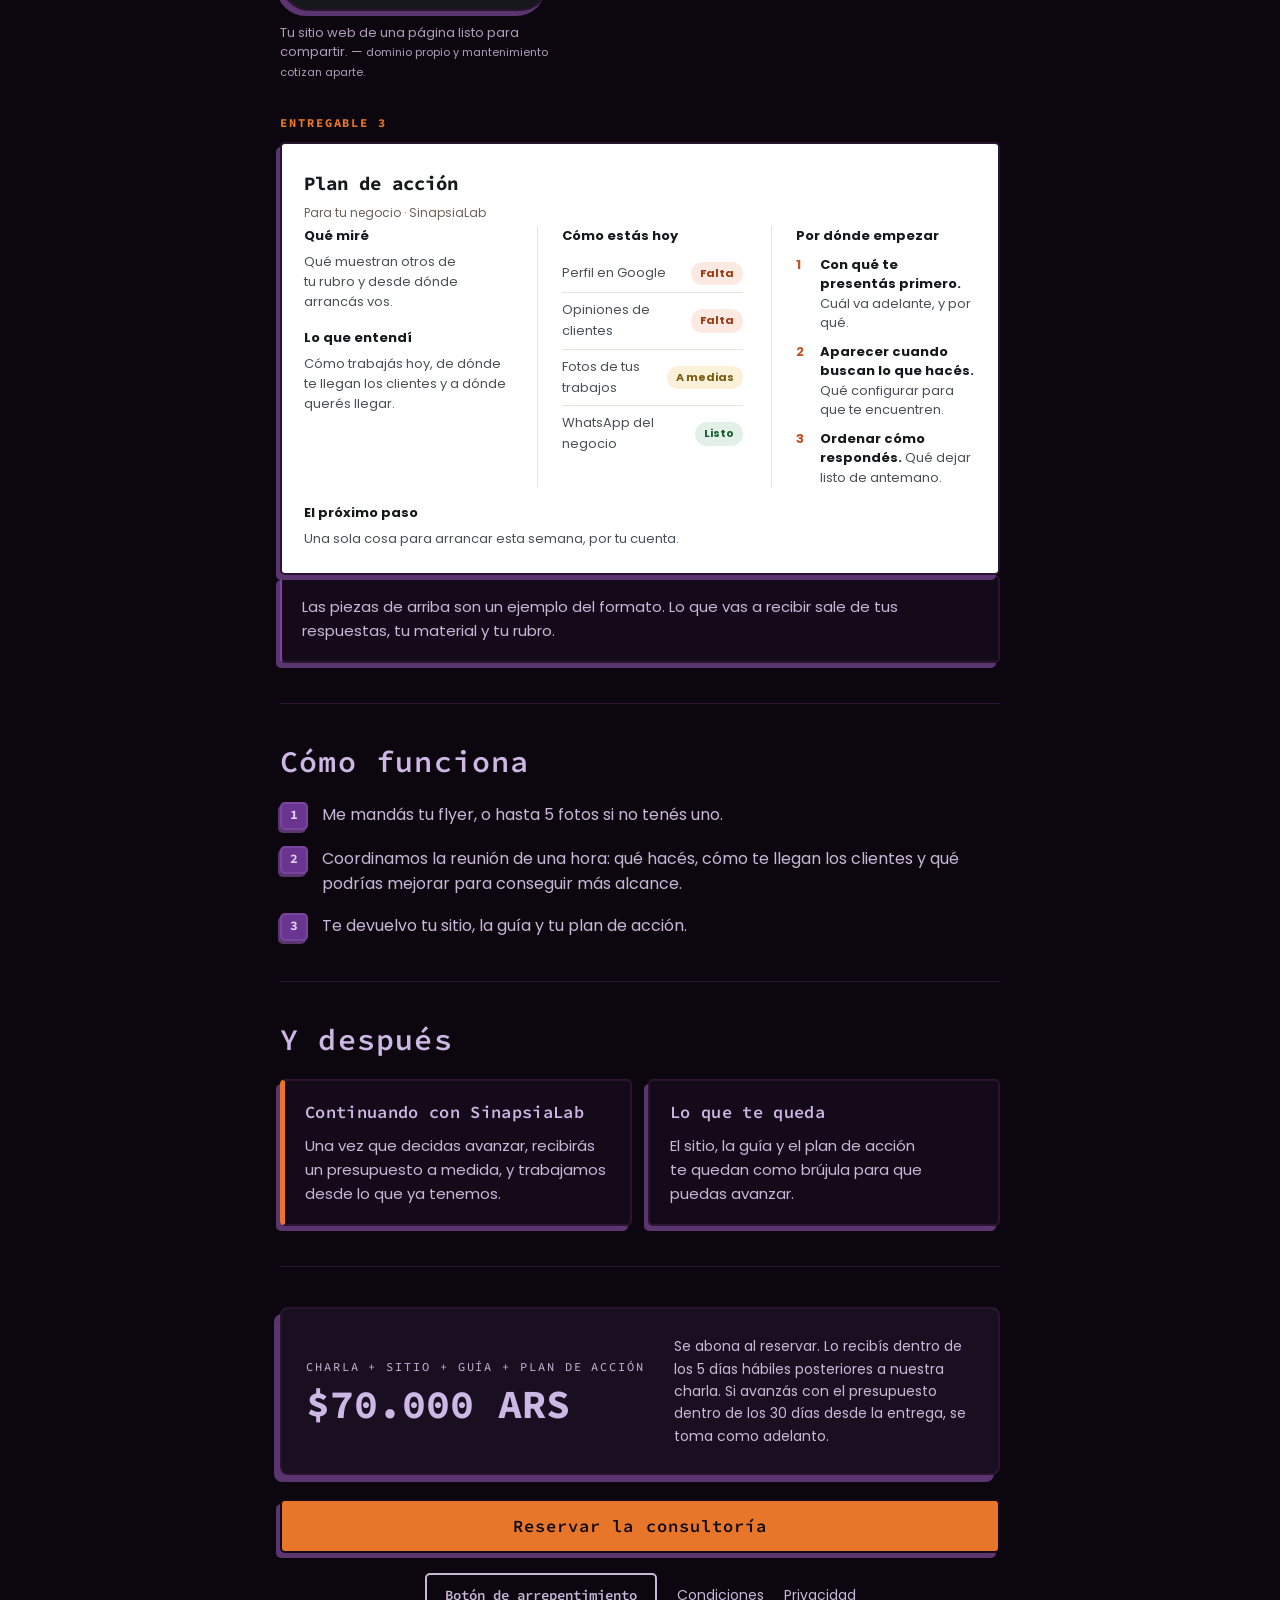
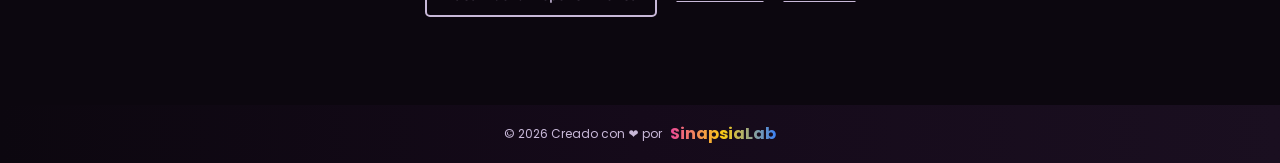
==== commit 0f271aa9: "add privacy policy and terms and conditions sections also modify styles and copy" ====
--- a/index.html
+++ b/index.html
@@ -24,10 +24,11 @@
     />
     <meta
       property="og:image"
-      content="https://res.cloudinary.com/dr8pwzxzn/image/upload/f_auto,q_auto,c_fill,g_auto,w_1200,h_630/v1759686676/brainball_gsjoy9.png"
+      content="https://starter.sinapsialab.com/assets/og-starter.png"
     />
     <meta property="og:image:width" content="1200" />
     <meta property="og:image:height" content="630" />
+    <meta property="og:image:alt" content="Starter Pack Digital: una charla, tu sitio de una página, una guía y un plan de acción." />
 
     <meta name="twitter:card" content="summary_large_image" />
     <meta name="twitter:title" content="Starter Pack Digital — SinapsiaLab" />
@@ -37,7 +38,7 @@
     />
     <meta
       name="twitter:image"
-      content="https://res.cloudinary.com/dr8pwzxzn/image/upload/f_auto,q_auto,c_fill,g_auto,w_1200,h_630/v1759686676/brainball_gsjoy9.png"
+      content="https://starter.sinapsialab.com/assets/og-starter.png"
     />
 
     <link
@@ -314,7 +315,7 @@
             <h3>Continuando con SinapsiaLab</h3>
             <p>
               Una vez que decidas avanzar, recibirás un presupuesto a medida, y
-              trabajamos sobre lo que ya tenemos.
+              trabajamos desde lo que ya tenemos.
             </p>
           </div>
           <div class="box">
@@ -342,6 +343,11 @@
         <button class="cta cta--full" type="button" id="rsv-open">
           Reservar la consultoría
         </button>
+        <nav class="legal-links" aria-label="Información legal">
+          <a class="legal-links__btn" href="legal.html#arrepentimiento">Botón de arrepentimiento</a>
+          <a href="legal.html#condiciones">Condiciones</a>
+          <a href="legal.html#privacidad">Privacidad</a>
+        </nav>
 
       </section>
 
@@ -367,8 +373,8 @@
       aria-label="Consultar por WhatsApp"
     >
       <svg class="wa__icon" viewBox="0 0 24 24" aria-hidden="true" focusable="false">
-        <path fill="currentColor" d="M17.47 14.38c-.3-.15-1.76-.87-2.03-.97-.27-.1-.47-.15-.67.15-.2.3-.77.96-.94 1.16-.17.2-.35.22-.65.07-.3-.15-1.26-.46-2.4-1.48-.89-.79-1.49-1.76-1.66-2.06-.17-.3-.02-.46.13-.61.14-.14.3-.35.45-.53.15-.18.2-.3.3-.5.1-.2.05-.38-.02-.53-.08-.15-.67-1.61-.92-2.2-.24-.58-.49-.5-.67-.51h-.57c-.2 0-.52.07-.8.38-.27.3-1.04 1.02-1.04 2.48s1.07 2.88 1.22 3.08c.15.2 2.1 3.2 5.08 4.49.71.3 1.26.49 1.69.63.71.22 1.36.19 1.87.12.57-.09 1.76-.72 2.01-1.41.25-.7.25-1.29.17-1.42-.07-.13-.27-.2-.57-.35z"/>
-        <path fill="currentColor" d="M12.04 2C6.58 2 2.13 6.45 2.13 11.91c0 1.75.46 3.45 1.32 4.96L2 22l5.25-1.38a9.87 9.87 0 0 0 4.79 1.22h.01c5.46 0 9.91-4.45 9.91-9.91C21.96 6.45 17.5 2 12.04 2zm0 18.13h-.01a8.2 8.2 0 0 1-4.18-1.15l-.3-.18-3.11.82.83-3.04-.2-.31a8.17 8.17 0 0 1-1.25-4.36c0-4.54 3.7-8.23 8.23-8.23 2.2 0 4.26.86 5.82 2.41a8.17 8.17 0 0 1 2.41 5.82c0 4.54-3.7 8.22-8.24 8.22z"/>
+        <path d="M3.5 20.5l1.3-4.2A8.5 8.5 0 1 1 8 19.3l-4.5 1.2z"/>
+        <path d="M9.3 8.3c-.4.7-.2 1.6.4 2.6 1 1.6 2.4 2.7 4 3.3 1 .3 1.8.1 2.3-.5l.3-.6-1.8-1-.6.6c-.8-.2-2-1.2-2.5-2.2l.5-.7-.9-1.8-.7.1z"/>
       </svg>
       <span class="wa__label">Hablemos</span>
     </a>
@@ -434,6 +440,7 @@
 
             <button class="cta rsv__submit" type="submit">Continuar</button>
             <p class="cta__note">Primero revisás tus datos y después pasás a un checkout de pago seguro. Esta página no recibe ni guarda los datos de tu tarjeta.</p>
+            <p class="cta__note">Al continuar aceptás las <a href="legal.html#condiciones" target="_blank" rel="noopener">condiciones</a> y la <a href="legal.html#privacidad" target="_blank" rel="noopener">política de privacidad</a>.</p>
           </form>
 
           <div class="rsv__done" id="rsv-done" hidden>
--- a/assets/css/components.css
+++ b/assets/css/components.css
@@ -487,8 +487,8 @@
 }
 
 /* --- Botón flotante de contacto ---
-   Discreto: solo el ícono. A los 3 s se despliega "Hablemos" una vez como invitación
-   y se pliega; después, solo al pasar el mouse o enfocarlo con el teclado. */
+   Discreto: solo el ícono. Al pasar el mouse o enfocarlo con el teclado
+   muestra "Hablemos". Misma paleta y offset retro que el resto del sistema. */
 .wa {
   position: fixed;
   right: 16px;
@@ -496,53 +496,47 @@
   z-index: 50;
   display: inline-flex;
   align-items: center;
-  height: 52px;
-  padding: 0 14px;
-  border-radius: 999px;
-  background: #167344;
-  color: #FFFFFF;
+  height: 44px;
+  padding: 0 11px;
+  border-radius: var(--retro-radius-lg);
+  background: var(--surface);
+  color: var(--accent);
   text-decoration: none;
-  border: var(--retro-border) solid var(--ink);
+  border: var(--retro-border) solid var(--accent);
   box-shadow: -3px 4px 0 0 var(--retro-offset);
-  transition: transform .2s cubic-bezier(.2,.8,.2,1), box-shadow .2s ease, padding .35s cubic-bezier(.2,.8,.2,1);
-}
-
-.wa__icon { width: 24px; height: 24px; flex-shrink: 0; }
+  transition: background-color .15s ease, color .15s ease, padding .15s ease;
+}
+
+.wa__icon {
+  width: 22px;
+  height: 22px;
+  flex-shrink: 0;
+  fill: none;
+  stroke: currentColor;
+  stroke-width: 1.7;
+  stroke-linecap: round;
+  stroke-linejoin: round;
+}
 
 .wa__label {
   font-family: var(--font-display);
-  font-size: 15px;
+  font-size: 14px;
   font-weight: 600;
-  letter-spacing: .02em;
   white-space: nowrap;
   max-width: 0;
-  margin-left: 0;
   overflow: hidden;
   opacity: 0;
-  transform: translateX(-6px);
-  transition: max-width .35s cubic-bezier(.2,.8,.2,1), margin-left .35s cubic-bezier(.2,.8,.2,1),
-              opacity .25s ease .05s, transform .35s cubic-bezier(.2,.8,.2,1);
+  transition: max-width .18s ease, opacity .12s ease, margin-left .18s ease;
 }
 
 .wa:hover,
-.wa:focus-visible { padding-right: 20px; transform: translateY(-2px); box-shadow: -5px 6px 0 0 var(--retro-offset-strong); }
+.wa:focus-visible { background: var(--accent); color: var(--on-accent); padding-right: 14px; }
 .wa:hover .wa__label,
-.wa:focus-visible .wa__label { max-width: 120px; margin-left: 10px; opacity: 1; transform: none; }
-.wa:active { transform: translateY(0); box-shadow: -2px 3px 0 0 var(--retro-offset); }
+.wa:focus-visible .wa__label { max-width: 90px; margin-left: 8px; opacity: 1; }
 .wa:focus-visible { outline: 3px solid var(--accent); outline-offset: 3px; }
 
-/* Invitación inicial: se despliega, espera y se pliega. */
-.wa { animation: wa-pad 5s cubic-bezier(.2,.8,.2,1) 3s 1 both; }
-.wa__label { animation: wa-label 5s cubic-bezier(.2,.8,.2,1) 3s 1 both; }
-
-@keyframes wa-pad { 0%, 100% { padding-right: 14px; } 12%, 85% { padding-right: 20px; } }
-@keyframes wa-label {
-  0%, 100% { max-width: 0; margin-left: 0; opacity: 0; transform: translateX(-6px); }
-  12%, 85% { max-width: 120px; margin-left: 10px; opacity: 1; transform: none; }
-}
-
 @media (prefers-reduced-motion: reduce) {
-  .wa, .wa__label { transition: none; animation: none; }
+  .wa, .wa__label { transition: none; }
   .rsv-screen, .rsv-screen.is-closing { animation: none; }
 }
 
@@ -727,3 +721,40 @@
 
 .rsv__result { margin-top: 4px; }
 .rsv__result .cta { margin-top: 20px; }
+
+/* --- Enlaces legales (debajo del botón de reserva) y página legal --- */
+.legal-links {
+  margin-top: 20px;
+  display: flex;
+  flex-wrap: wrap;
+  justify-content: center;
+  align-items: center;
+  gap: 12px 20px;
+  font-size: 14px;
+}
+
+.legal-links a { color: var(--ink); }
+
+.legal-links__btn {
+  display: inline-flex;
+  align-items: center;
+  min-height: 44px;
+  padding: 0 18px;
+  border: var(--retro-border) solid var(--ink);
+  border-radius: var(--retro-radius);
+  text-decoration: none;
+  font-family: var(--font-display);
+  font-weight: 600;
+}
+
+.legal-links__btn:hover { border-color: var(--accent); color: var(--accent-tx); }
+.legal-links a:focus-visible { outline: 2px solid var(--accent); outline-offset: 3px; }
+
+.legal p, .legal ul { margin-top: 12px; }
+.legal ul { padding-left: 20px; }
+.legal li { margin-top: 6px; }
+.legal a { color: var(--accent-tx); }
+.legal .legal-links__btn { color: var(--ink); margin-top: 16px; }
+.legal__back { display: inline-block; margin-top: 28px; }
+
+@media print { .legal-links { display: none; } }
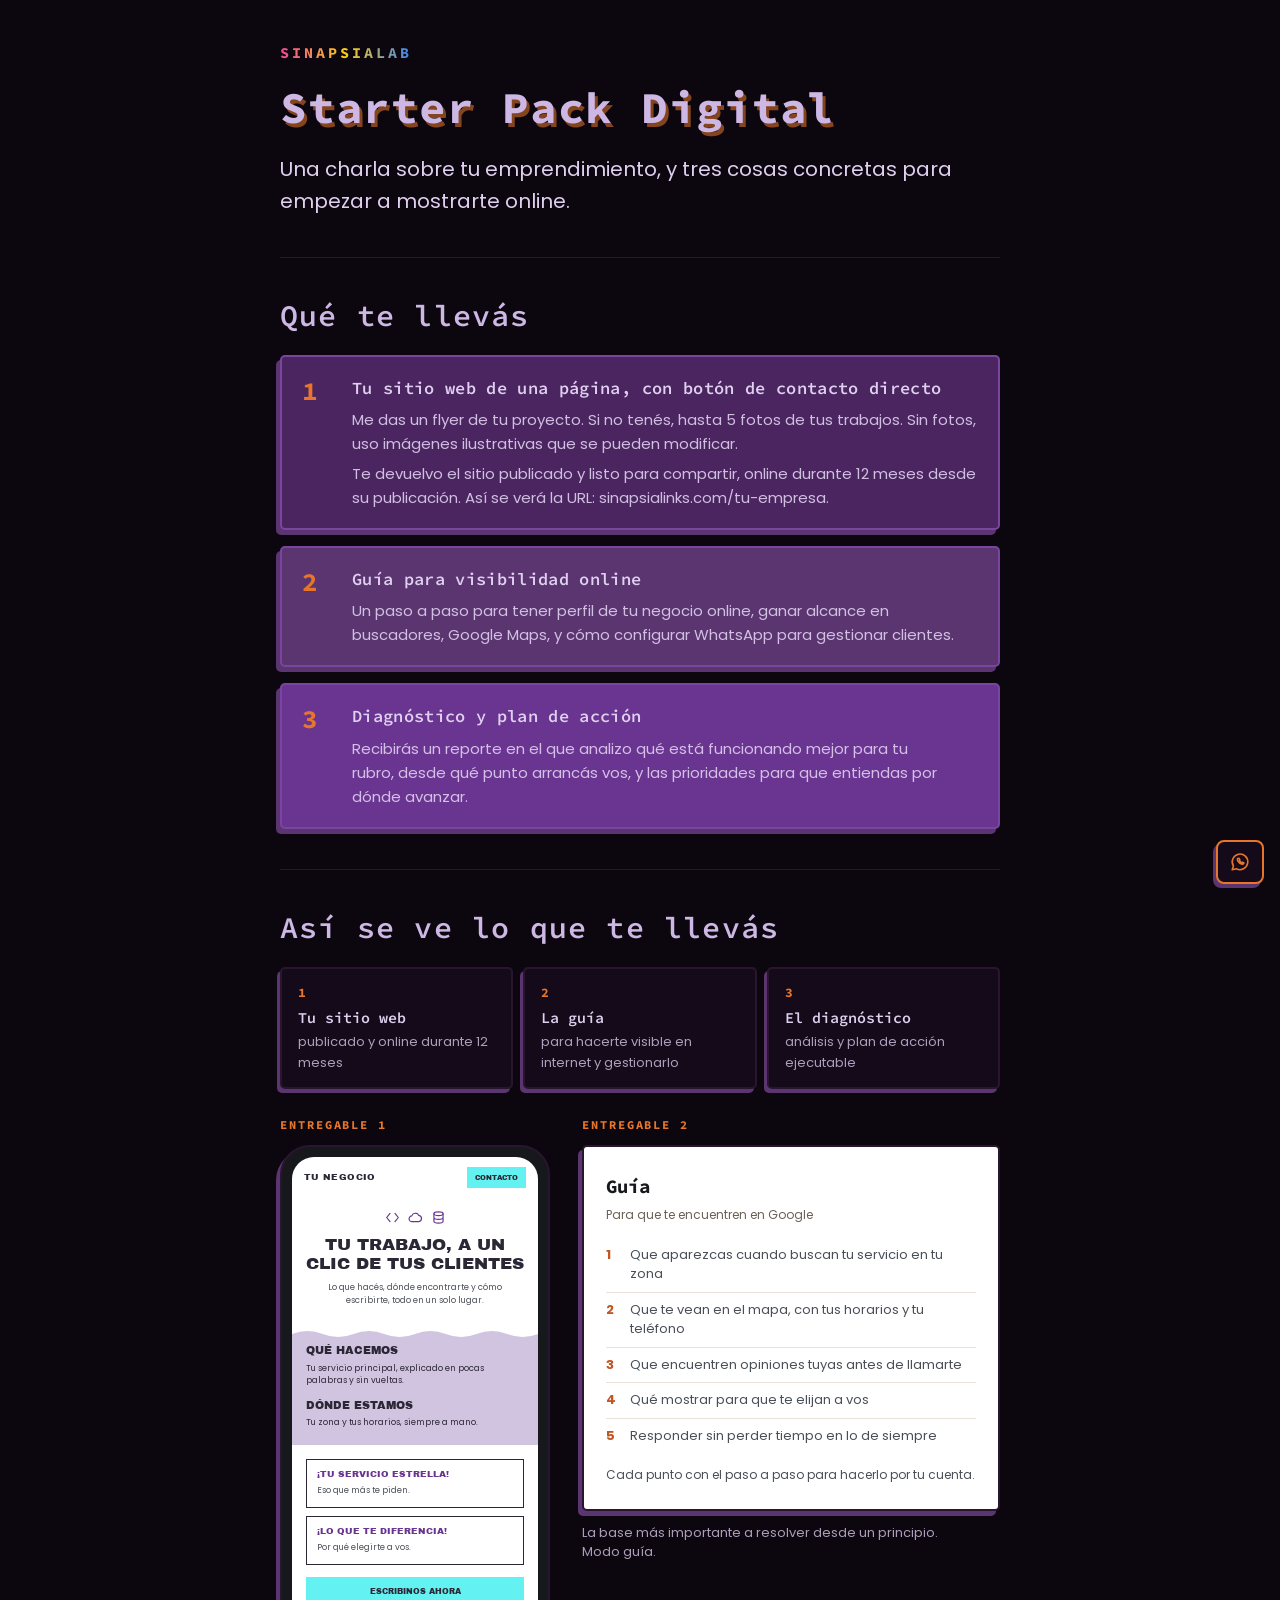
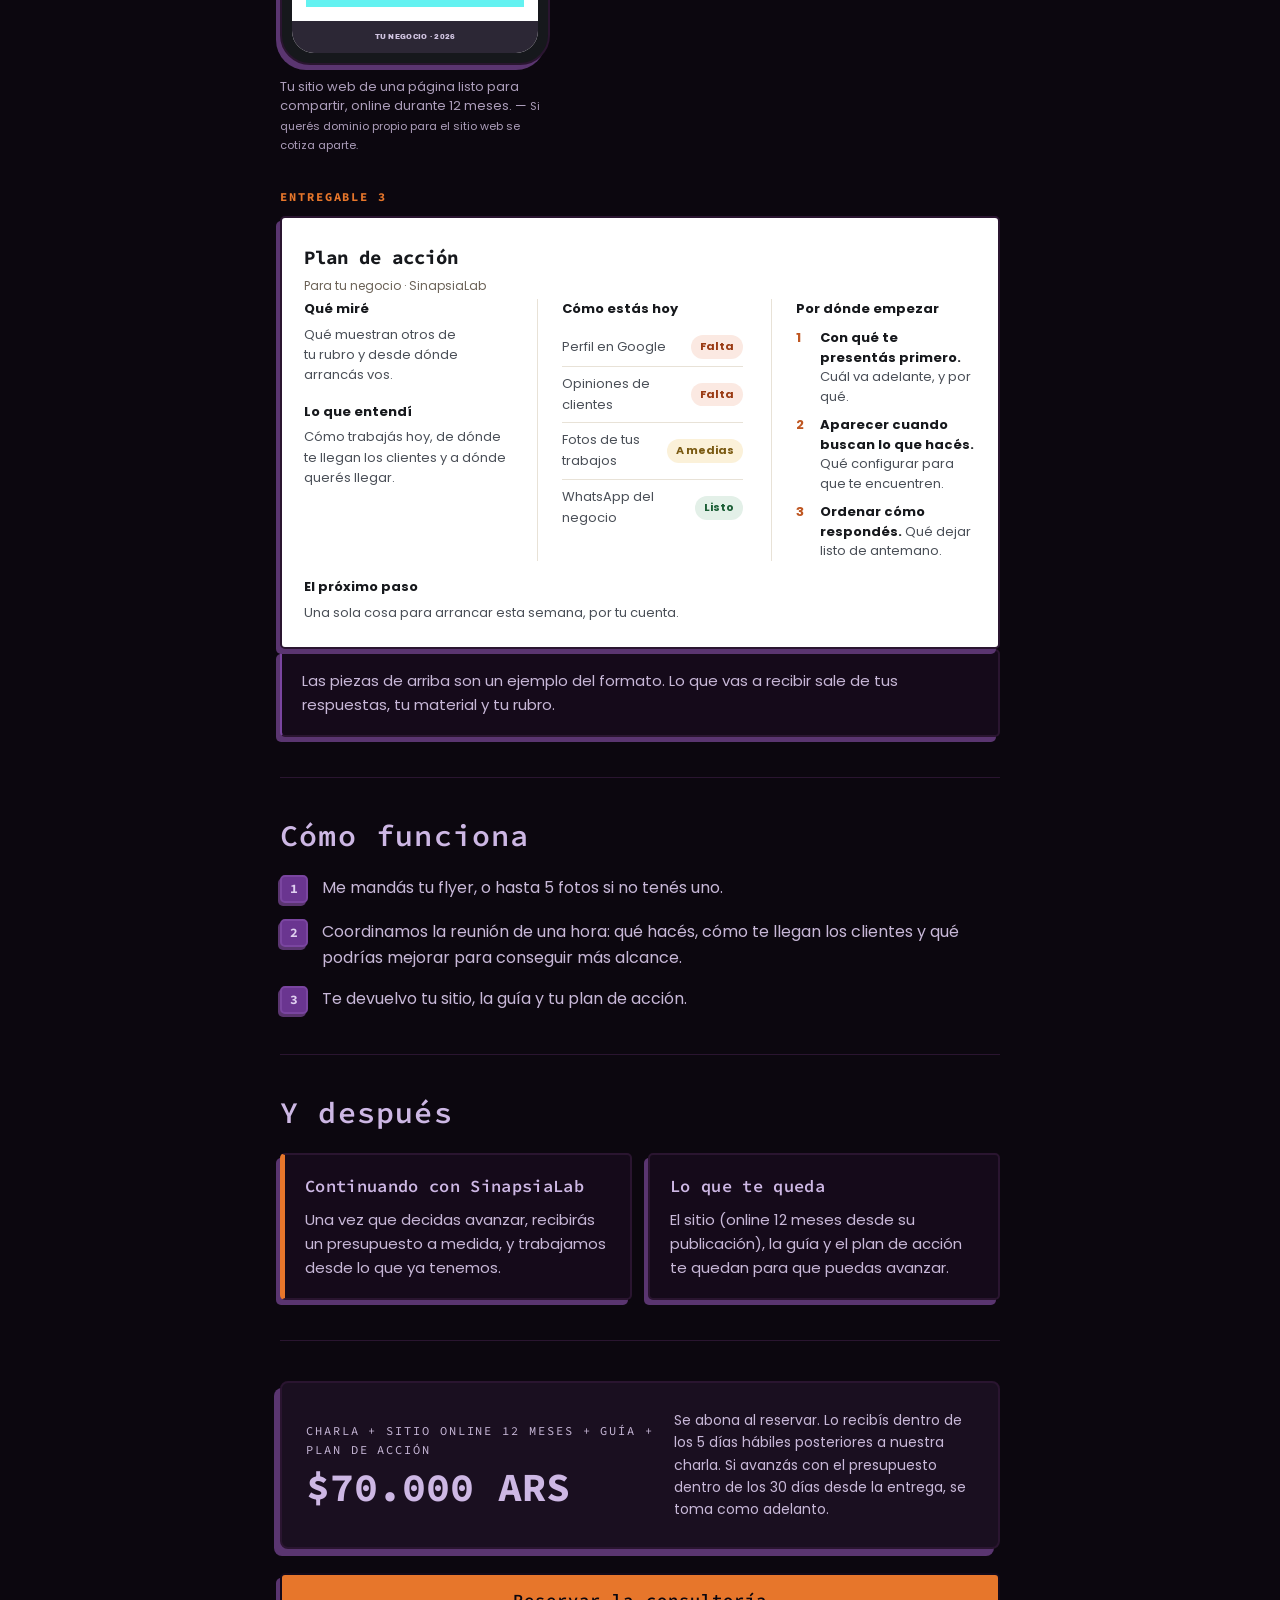
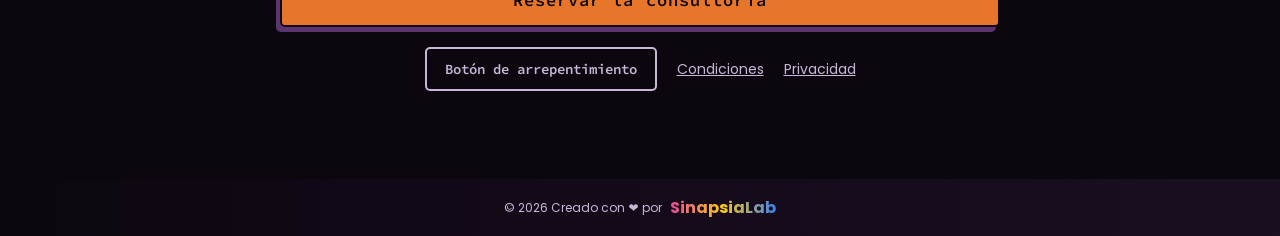
==== commit c1216600: "modify copy and sections" ====
--- a/index.html
+++ b/index.html
@@ -28,7 +28,10 @@
     />
     <meta property="og:image:width" content="1200" />
     <meta property="og:image:height" content="630" />
-    <meta property="og:image:alt" content="Starter Pack Digital: una charla, tu sitio de una página, una guía y un plan de acción." />
+    <meta
+      property="og:image:alt"
+      content="Starter Pack Digital: una charla, tu sitio de una página, una guía y un plan de acción."
+    />
 
     <meta name="twitter:card" content="summary_large_image" />
     <meta name="twitter:title" content="Starter Pack Digital — SinapsiaLab" />
@@ -54,7 +57,13 @@
   <body>
     <main class="wrap">
       <section>
-        <a class="eyebrow" href="https://www.sinapsialab.com">SinapsiaLab</a>
+        <a
+          class="eyebrow"
+          href="https://www.sinapsialab.com"
+          target="_blank"
+          rel="noopener noreferrer"
+          >SinapsiaLab</a
+        >
         <h1>Starter Pack Digital</h1>
         <p class="lede">
           Una charla sobre tu emprendimiento, y tres cosas concretas para
@@ -71,8 +80,13 @@
               <h3>Tu sitio web de una página, con botón de contacto directo</h3>
               <p>
                 Me das un flyer de tu proyecto. Si no tenés, hasta 5 fotos de
-                tus trabajos. Te devuelvo el sitio publicado y listo para
-                compartir.
+                tus trabajos. Sin fotos, uso imágenes ilustrativas que se pueden
+                modificar.
+              </p>
+              <p>
+                Te devuelvo el sitio publicado y listo para compartir, online
+                durante 12 meses desde su publicación. Así se verá la URL:
+                sinapsialinks.com/tu-empresa.
               </p>
             </div>
           </div>
@@ -107,12 +121,14 @@
           <li class="piece">
             <span class="piece__n">1</span>
             <span class="piece__t">Tu sitio web</span>
-            <span class="piece__d">publicado y listo para compartir</span>
+            <span class="piece__d">publicado y online durante 12 meses</span>
           </li>
           <li class="piece">
             <span class="piece__n">2</span>
             <span class="piece__t">La guía</span>
-            <span class="piece__d">cómo hacerte visible en internet y gestionarlo</span>
+            <span class="piece__d"
+              >para hacerte visible en internet y gestionarlo</span
+            >
           </li>
           <li class="piece">
             <span class="piece__n">3</span>
@@ -131,29 +147,64 @@
                   <span class="mk__nav">CONTACTO</span>
                 </div>
                 <div class="mk__hero">
-                  <div class="mk__icons"><svg class="mk__ic" viewBox="0 0 18 18" aria-hidden="true"><path d="M6 4 2 9l4 5M12 4l4 5-4 5"/></svg><svg class="mk__ic" viewBox="0 0 18 18" aria-hidden="true"><path d="M5 14a3.5 3.5 0 0 1-.4-7A4.5 4.5 0 0 1 13 6.5 3.8 3.8 0 0 1 13 14Z"/></svg><svg class="mk__ic" viewBox="0 0 18 18" aria-hidden="true"><ellipse cx="9" cy="4.5" rx="5.5" ry="2.2"/><path d="M3.5 4.5v9c0 1.2 2.5 2.2 5.5 2.2s5.5-1 5.5-2.2v-9M3.5 9c0 1.2 2.5 2.2 5.5 2.2s5.5-1 5.5-2.2"/></svg></div>
+                  <div class="mk__icons">
+                    <svg class="mk__ic" viewBox="0 0 18 18" aria-hidden="true">
+                      <path d="M6 4 2 9l4 5M12 4l4 5-4 5" /></svg
+                    ><svg class="mk__ic" viewBox="0 0 18 18" aria-hidden="true">
+                      <path
+                        d="M5 14a3.5 3.5 0 0 1-.4-7A4.5 4.5 0 0 1 13 6.5 3.8 3.8 0 0 1 13 14Z"
+                      /></svg
+                    ><svg class="mk__ic" viewBox="0 0 18 18" aria-hidden="true">
+                      <ellipse cx="9" cy="4.5" rx="5.5" ry="2.2" />
+                      <path
+                        d="M3.5 4.5v9c0 1.2 2.5 2.2 5.5 2.2s5.5-1 5.5-2.2v-9M3.5 9c0 1.2 2.5 2.2 5.5 2.2s5.5-1 5.5-2.2"
+                      />
+                    </svg>
+                  </div>
                   <p class="mk__h1">TU TRABAJO, A UN CLIC DE TUS CLIENTES</p>
-                  <p class="mk__sub">Lo que hacés, dónde encontrarte y cómo escribirte, todo en un solo lugar.</p>
-                </div>
-                <svg class="mk__wave" viewBox="0 0 100 10" preserveAspectRatio="none" aria-hidden="true"><path d="M0,6 q6.25,-6 12.5,0 t12.5,0 q6.25,-6 12.5,0 t12.5,0 q6.25,-6 12.5,0 t12.5,0 q6.25,-6 12.5,0 t12.5,0 V10 H0 Z"/></svg>
+                  <p class="mk__sub">
+                    Lo que hacés, dónde encontrarte y cómo escribirte, todo en
+                    un solo lugar.
+                  </p>
+                </div>
+                <svg
+                  class="mk__wave"
+                  viewBox="0 0 100 10"
+                  preserveAspectRatio="none"
+                  aria-hidden="true"
+                >
+                  <path
+                    d="M0,6 q6.25,-6 12.5,0 t12.5,0 q6.25,-6 12.5,0 t12.5,0 q6.25,-6 12.5,0 t12.5,0 q6.25,-6 12.5,0 t12.5,0 V10 H0 Z"
+                  />
+                </svg>
                 <div class="mk__light">
                   <p class="mk__t">QUÉ HACEMOS</p>
-                  <p class="mk__p">Tu servicio principal, explicado en pocas palabras y sin vueltas.</p>
+                  <p class="mk__p">
+                    Tu servicio principal, explicado en pocas palabras y sin
+                    vueltas.
+                  </p>
                   <p class="mk__t mk__t--mt">DÓNDE ESTAMOS</p>
                   <p class="mk__p">Tu zona y tus horarios, siempre a mano.</p>
                 </div>
                 <div class="mk__cards">
-                  <div class="mk__card"><p class="mk__ct">¡TU SERVICIO ESTRELLA!</p><p class="mk__cp">Eso que más te piden.</p></div>
-                  <div class="mk__card"><p class="mk__ct">¡LO QUE TE DIFERENCIA!</p><p class="mk__cp">Por qué elegirte a vos.</p></div>
+                  <div class="mk__card">
+                    <p class="mk__ct">¡TU SERVICIO ESTRELLA!</p>
+                    <p class="mk__cp">Eso que más te piden.</p>
+                  </div>
+                  <div class="mk__card">
+                    <p class="mk__ct">¡LO QUE TE DIFERENCIA!</p>
+                    <p class="mk__cp">Por qué elegirte a vos.</p>
+                  </div>
                   <p class="mk__cta">ESCRIBINOS AHORA</p>
                 </div>
                 <div class="mk__foot">TU NEGOCIO · 2026</div>
               </div>
             </div>
             <p class="demo__cap">
-              Tu sitio web de una página listo para compartir. —
+              Tu sitio web de una página listo para compartir, online durante 12
+              meses. —
               <span class="demo__cap--note">
-                dominio propio y mantenimiento cotizan aparte.
+                Si querés dominio propio para el sitio web se cotiza aparte.
               </span>
             </p>
           </div>
@@ -321,8 +372,8 @@
           <div class="box">
             <h3>Lo que te queda</h3>
             <p>
-              El sitio, la guía y el plan de acción te quedan como
-              brújula para que puedas avanzar.
+              El sitio (online 12 meses desde su publicación), la guía y el plan
+              de acción te quedan para que puedas avanzar.
             </p>
           </div>
         </div>
@@ -331,7 +382,9 @@
       <section>
         <div class="price">
           <div>
-            <div class="price__lbl">Charla + sitio + guía + plan de acción</div>
+            <div class="price__lbl">
+              Charla + sitio online 12 meses + guía + plan de acción
+            </div>
             <div class="price__n">$70.000 ARS</div>
           </div>
           <p class="price__note">
@@ -344,13 +397,13 @@
           Reservar la consultoría
         </button>
         <nav class="legal-links" aria-label="Información legal">
-          <a class="legal-links__btn" href="legal.html#arrepentimiento">Botón de arrepentimiento</a>
+          <a class="legal-links__btn" href="legal.html#arrepentimiento"
+            >Botón de arrepentimiento</a
+          >
           <a href="legal.html#condiciones">Condiciones</a>
           <a href="legal.html#privacidad">Privacidad</a>
         </nav>
-
       </section>
-
     </main>
 
     <footer class="sl-footer">
@@ -372,95 +425,170 @@
       rel="noopener noreferrer"
       aria-label="Consultar por WhatsApp"
     >
-      <svg class="wa__icon" viewBox="0 0 24 24" aria-hidden="true" focusable="false">
-        <path d="M3.5 20.5l1.3-4.2A8.5 8.5 0 1 1 8 19.3l-4.5 1.2z"/>
-        <path d="M9.3 8.3c-.4.7-.2 1.6.4 2.6 1 1.6 2.4 2.7 4 3.3 1 .3 1.8.1 2.3-.5l.3-.6-1.8-1-.6.6c-.8-.2-2-1.2-2.5-2.2l.5-.7-.9-1.8-.7.1z"/>
+      <svg
+        class="wa__icon"
+        viewBox="0 0 24 24"
+        aria-hidden="true"
+        focusable="false"
+      >
+        <path d="M3.5 20.5l1.3-4.2A8.5 8.5 0 1 1 8 19.3l-4.5 1.2z" />
+        <path
+          d="M9.3 8.3c-.4.7-.2 1.6.4 2.6 1 1.6 2.4 2.7 4 3.3 1 .3 1.8.1 2.3-.5l.3-.6-1.8-1-.6.6c-.8-.2-2-1.2-2.5-2.2l.5-.7-.9-1.8-.7.1z"
+        />
       </svg>
       <span class="wa__label">Hablemos</span>
     </a>
 
-
     <!-- Reserva: pantalla completa que baja desde arriba, como las secciones de sinapsialab.com (× arriba a la derecha) -->
     <div class="rsv-screen" id="rsv-modal" hidden>
-        <div
+      <div
         class="rsv-screen__body"
         role="dialog"
         aria-modal="true"
         aria-labelledby="rsv-modal-title"
       >
-        <button class="rsv-screen__close" type="button" data-rsv-close aria-label="Cerrar">
+        <button
+          class="rsv-screen__close"
+          type="button"
+          data-rsv-close
+          aria-label="Cerrar"
+        >
           &times;
         </button>
-        <h2 class="rsv-screen__title" id="rsv-modal-title">Reservar la consultoría</h2>
-          <p class="rsv__intro" id="rsv-intro">
-            Para emitir tu recibo y coordinar la charla necesito estos datos.
+        <h2 class="rsv-screen__title" id="rsv-modal-title">
+          Reservar la consultoría
+        </h2>
+        <p class="rsv__intro" id="rsv-intro">
+          Para emitir tu recibo y coordinar la charla necesito estos datos.
+        </p>
+
+        <form class="rsv" id="rsv-form" novalidate>
+          <div class="rsv__grid">
+            <div class="rsv__field">
+              <label for="rsv-nombre">Tu nombre</label>
+              <input
+                class="rsv__input"
+                id="rsv-nombre"
+                name="nombre"
+                type="text"
+                autocomplete="name"
+                required
+              />
+            </div>
+
+            <div class="rsv__field">
+              <label for="rsv-negocio">Tu negocio o proyecto</label>
+              <input
+                class="rsv__input"
+                id="rsv-negocio"
+                name="negocio"
+                type="text"
+                required
+              />
+            </div>
+
+            <div class="rsv__field">
+              <label for="rsv-email">Tu email</label>
+              <input
+                class="rsv__input"
+                id="rsv-email"
+                name="email"
+                type="email"
+                autocomplete="email"
+                required
+              />
+              <span class="rsv__hint"
+                >Ahí te llegan el recibo y la entrega.</span
+              >
+            </div>
+
+            <div class="rsv__field">
+              <label for="rsv-wpp">Tu número de teléfono</label>
+              <input
+                class="rsv__input"
+                id="rsv-wpp"
+                name="whatsapp"
+                type="tel"
+                inputmode="tel"
+                autocomplete="tel"
+                required
+              />
+              <span class="rsv__hint"
+                >Con característica, sin el 0 ni el 15.</span
+              >
+            </div>
+
+            <div class="rsv__field rsv__field--full">
+              <label for="rsv-material">¿Tenés un flyer de tu proyecto?</label>
+              <select class="rsv__input" id="rsv-material" name="material">
+                <option value="flyer">Sí, tengo flyer</option>
+                <option value="fotos">No, mando hasta 5 fotos</option>
+                <option value="nada">Todavía no tengo nada</option>
+              </select>
+            </div>
+          </div>
+
+          <p class="rsv__error" id="rsv-error" role="alert" hidden></p>
+
+          <div class="rsv__trap" aria-hidden="true">
+            <label
+              >No completar este campo
+              <input
+                type="text"
+                name="website"
+                tabindex="-1"
+                autocomplete="off"
+              />
+            </label>
+          </div>
+
+          <button class="cta rsv__submit" type="submit">Continuar</button>
+          <p class="cta__note">
+            Primero revisás tus datos y después pasás a un checkout de pago
+            seguro. Esta página no recibe ni guarda los datos de tu tarjeta.
           </p>
-
-          <form class="rsv" id="rsv-form" novalidate>
-            <div class="rsv__grid">
-              <div class="rsv__field">
-                <label for="rsv-nombre">Tu nombre</label>
-                <input class="rsv__input" id="rsv-nombre" name="nombre" type="text" autocomplete="name" required>
-              </div>
-
-              <div class="rsv__field">
-                <label for="rsv-negocio">Tu negocio o proyecto</label>
-                <input class="rsv__input" id="rsv-negocio" name="negocio" type="text" required>
-              </div>
-
-              <div class="rsv__field">
-                <label for="rsv-email">Tu email</label>
-                <input class="rsv__input" id="rsv-email" name="email" type="email" autocomplete="email" required>
-                <span class="rsv__hint">Ahí te llegan el recibo y la entrega.</span>
-              </div>
-
-              <div class="rsv__field">
-                <label for="rsv-wpp">Tu número de teléfono</label>
-                <input class="rsv__input" id="rsv-wpp" name="whatsapp" type="tel" inputmode="tel" autocomplete="tel" required>
-                <span class="rsv__hint">Con característica, sin el 0 ni el 15.</span>
-              </div>
-
-              <div class="rsv__field rsv__field--full">
-                <label for="rsv-material">¿Tenés un flyer de tu proyecto?</label>
-                <select class="rsv__input" id="rsv-material" name="material">
-                  <option value="flyer">Sí, tengo flyer</option>
-                  <option value="fotos">No, mando hasta 5 fotos</option>
-                  <option value="nada">Todavía no tengo nada</option>
-                </select>
-              </div>
-            </div>
-
-            <p class="rsv__error" id="rsv-error" role="alert" hidden></p>
-
-            <div class="rsv__trap" aria-hidden="true">
-              <label>No completar este campo
-                <input type="text" name="website" tabindex="-1" autocomplete="off">
-              </label>
-            </div>
-
-            <button class="cta rsv__submit" type="submit">Continuar</button>
-            <p class="cta__note">Primero revisás tus datos y después pasás a un checkout de pago seguro. Esta página no recibe ni guarda los datos de tu tarjeta.</p>
-            <p class="cta__note">Al continuar aceptás las <a href="legal.html#condiciones" target="_blank" rel="noopener">condiciones</a> y la <a href="legal.html#privacidad" target="_blank" rel="noopener">política de privacidad</a>.</p>
-          </form>
-
-          <div class="rsv__done" id="rsv-done" hidden>
-            <p class="tag">Tu reserva</p>
-            <div class="rsv__summary">
-              <div class="rsv__row"><span>Starter Pack Digital</span><b>$70.000 ARS</b></div>
-              <div class="rsv__row rsv__row--sub"><span>Charla + sitio + guía + plan de acción</span></div>
-              <dl class="rsv__data" id="rsv-datos"></dl>
-            </div>
-            <p class="rsv__error" id="rsv-pay-error" role="alert" hidden></p>
-            <button class="cta cta--full" type="button" id="rsv-pagar">Ir a pagar</button>
-            <p class="cta__note">Pasás a un checkout de pago seguro. Esta página no recibe ni guarda los datos de tu tarjeta.</p>
-            <button class="rsv__back" type="button" id="rsv-back">Corregir mis datos</button>
-          </div>
-
-          <div class="rsv__result" id="rsv-result" hidden>
-            <p class="rsv__intro" id="rsv-result-text"></p>
-            <button class="cta" type="button" data-rsv-close>Cerrar</button>
-          </div>
-        
+          <p class="cta__note">
+            Al continuar aceptás las
+            <a href="legal.html#condiciones" target="_blank" rel="noopener"
+              >condiciones</a
+            >
+            y la
+            <a href="legal.html#privacidad" target="_blank" rel="noopener"
+              >política de privacidad</a
+            >.
+          </p>
+        </form>
+
+        <div class="rsv__done" id="rsv-done" hidden>
+          <p class="tag">Tu reserva</p>
+          <div class="rsv__summary">
+            <div class="rsv__row">
+              <span>Starter Pack Digital</span><b>$70.000 ARS</b>
+            </div>
+            <div class="rsv__row rsv__row--sub">
+              <span
+                >Charla + sitio online 12 meses + guía + plan de acción</span
+              >
+            </div>
+            <dl class="rsv__data" id="rsv-datos"></dl>
+          </div>
+          <p class="rsv__error" id="rsv-pay-error" role="alert" hidden></p>
+          <button class="cta cta--full" type="button" id="rsv-pagar">
+            Ir a pagar
+          </button>
+          <p class="cta__note">
+            Pasás a un checkout de pago seguro. Esta página no recibe ni guarda
+            los datos de tu tarjeta.
+          </p>
+          <button class="rsv__back" type="button" id="rsv-back">
+            Corregir mis datos
+          </button>
+        </div>
+
+        <div class="rsv__result" id="rsv-result" hidden>
+          <p class="rsv__intro" id="rsv-result-text"></p>
+          <button class="cta" type="button" data-rsv-close>Cerrar</button>
+        </div>
       </div>
     </div>
 
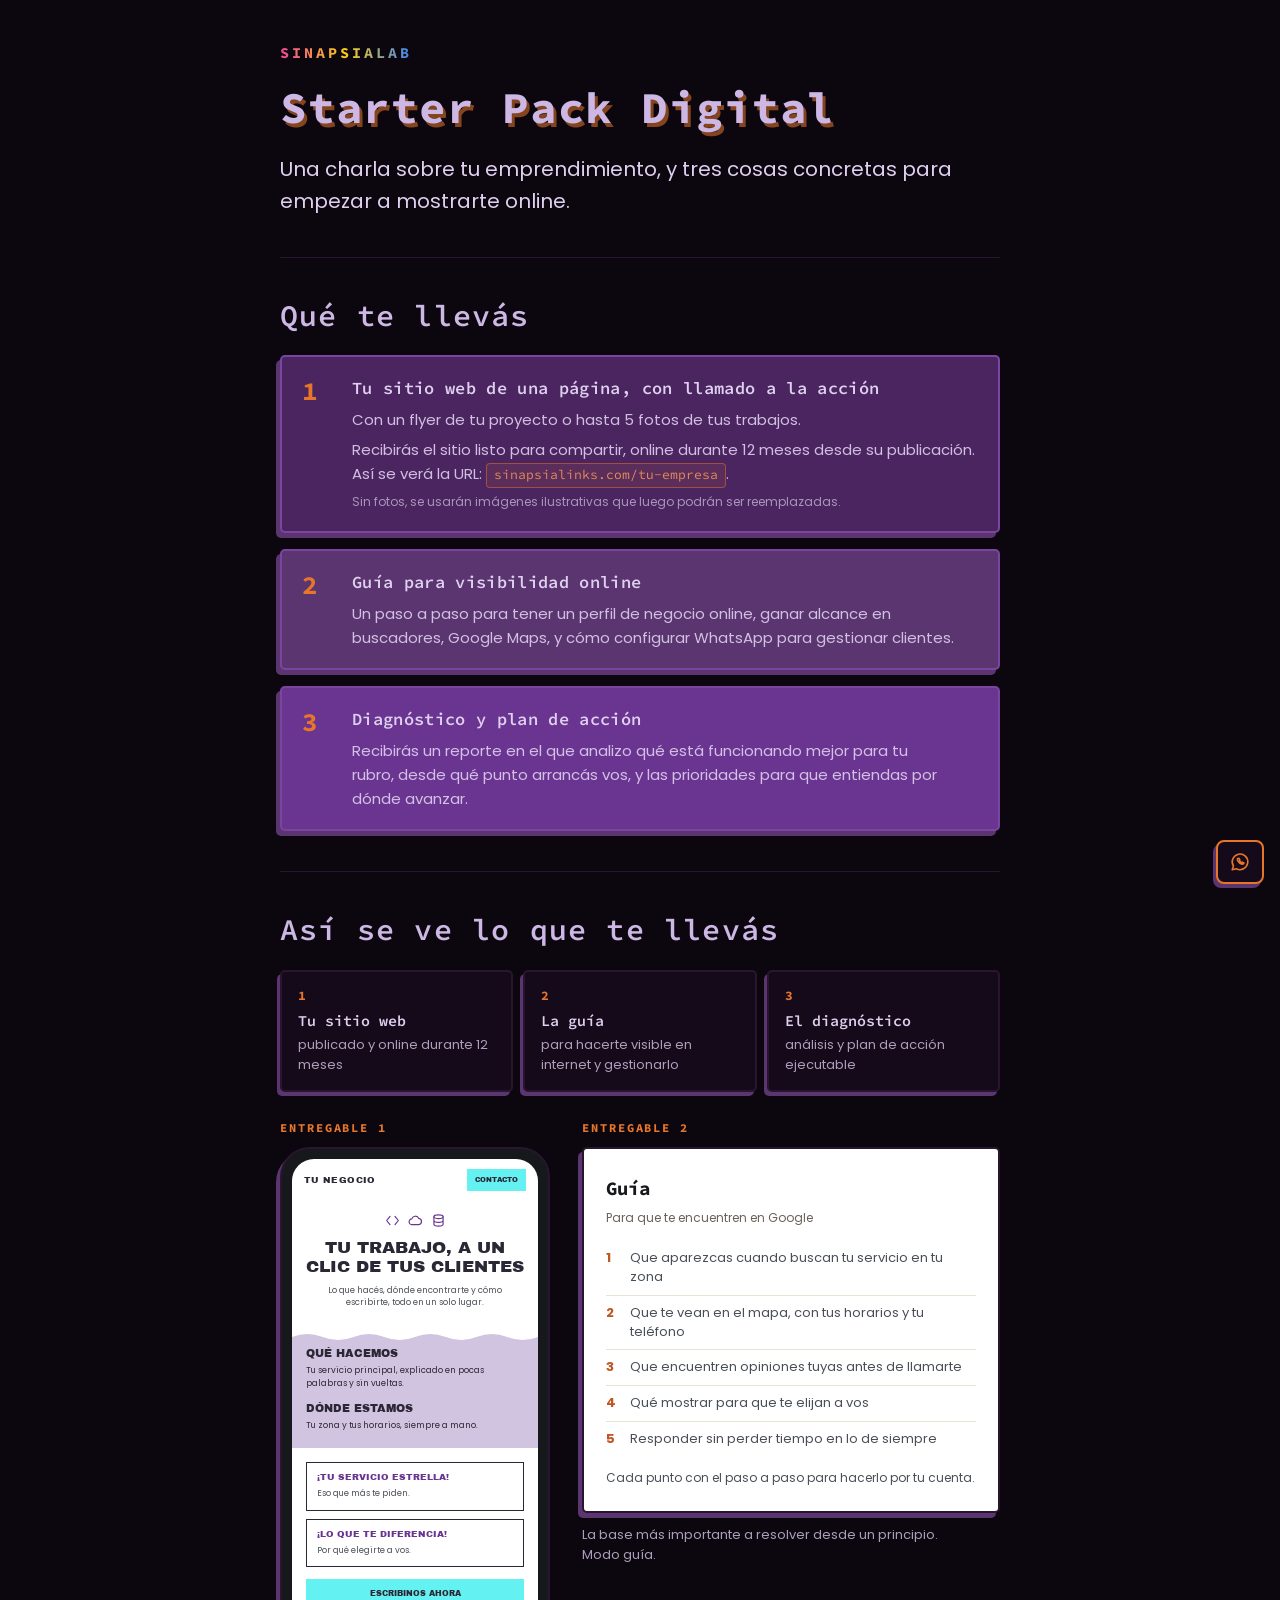
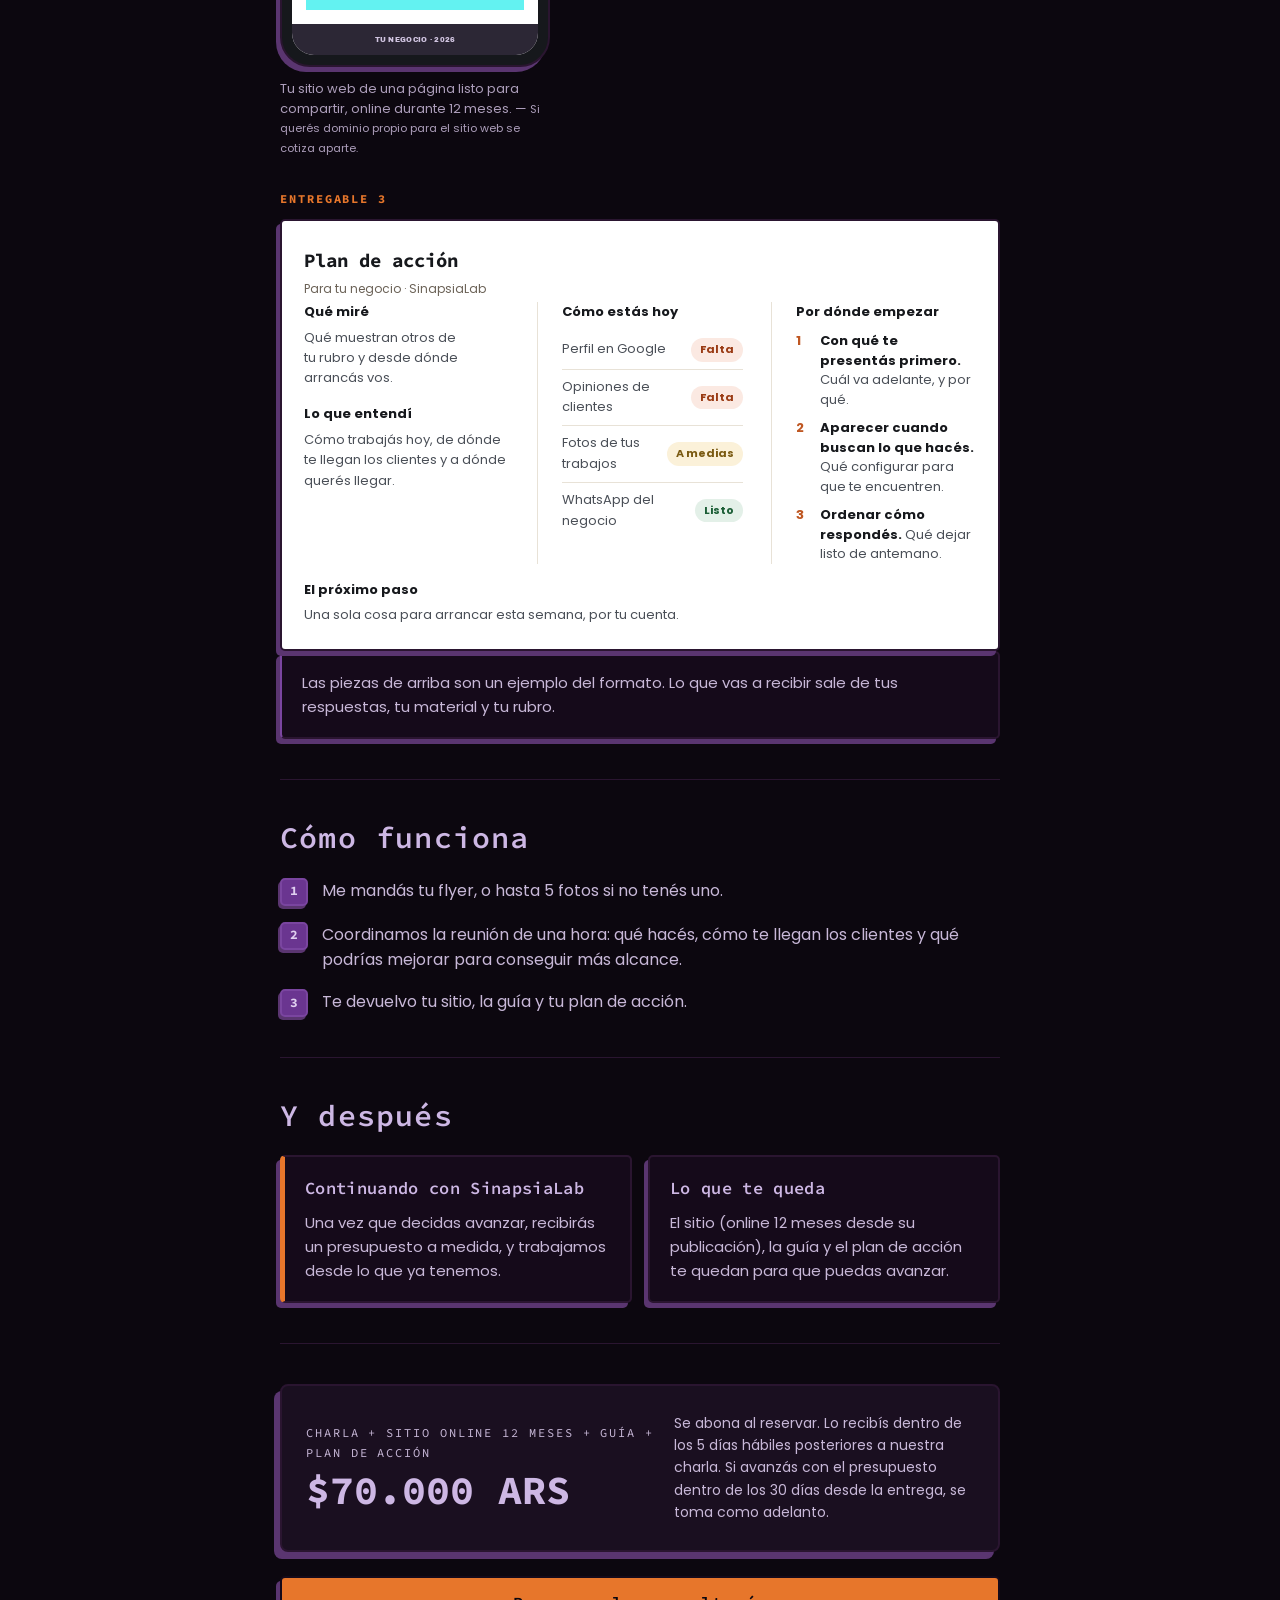
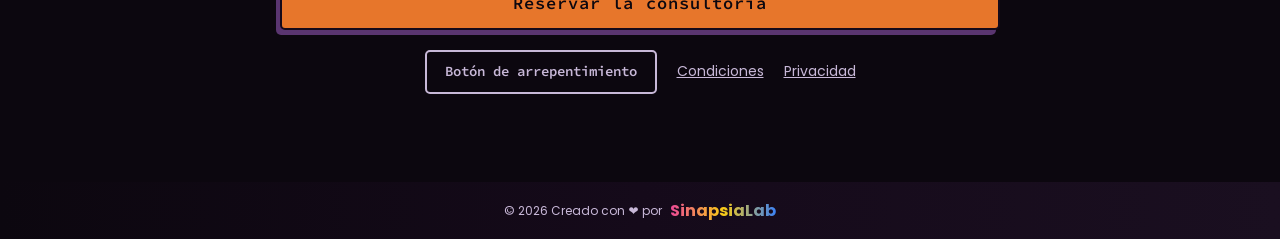
==== commit a058a2a0: "edit copy and conditions" ====
--- a/index.html
+++ b/index.html
@@ -9,7 +9,7 @@
     <title>Starter Pack Digital — SinapsiaLab</title>
     <meta
       name="description"
-      content="Una charla sobre tu emprendimiento y tres cosas concretas para empezar a mostrarte online: tu sitio de una página con botón de contacto directo, una guía para emprendedores y tu plan de acción."
+      content="Una charla sobre tu emprendimiento y tres cosas concretas para empezar a mostrarte online: tu sitio de una página con llamado a la acción, una guía para emprendedores y tu plan de acción."
     />
     <link rel="canonical" href="https://starter.sinapsialab.com/" />
     <link rel="icon" href="favicon.ico" sizes="any" />
@@ -20,7 +20,7 @@
     <meta property="og:title" content="Starter Pack Digital — SinapsiaLab" />
     <meta
       property="og:description"
-      content="Tu sitio con botón de contacto directo, una guía para emprendedores y tu plan de acción. Todo a partir de una charla."
+      content="Tu sitio con llamado a la acción, una guía para emprendedores y tu plan de acción. Todo a partir de una charla."
     />
     <meta
       property="og:image"
@@ -37,7 +37,7 @@
     <meta name="twitter:title" content="Starter Pack Digital — SinapsiaLab" />
     <meta
       name="twitter:description"
-      content="Tu sitio con botón de contacto directo, una guía para emprendedores y tu plan de acción. Todo a partir de una charla."
+      content="Tu sitio con llamado a la acción, una guía para emprendedores y tu plan de acción. Todo a partir de una charla."
     />
     <meta
       name="twitter:image"
@@ -77,16 +77,18 @@
           <div class="item">
             <div class="item__n">1</div>
             <div class="item__b">
-              <h3>Tu sitio web de una página, con botón de contacto directo</h3>
+              <h3>Tu sitio web de una página, con llamado a la acción</h3>
               <p>
-                Me das un flyer de tu proyecto. Si no tenés, hasta 5 fotos de
-                tus trabajos. Sin fotos, uso imágenes ilustrativas que se pueden
-                modificar.
+                Con un flyer de tu proyecto o hasta 5 fotos de tus trabajos.                
               </p>
               <p>
-                Te devuelvo el sitio publicado y listo para compartir, online
-                durante 12 meses desde su publicación. Así se verá la URL:
-                sinapsialinks.com/tu-empresa.
+                Recibirás el sitio listo para compartir, online durante 12 meses
+                desde su publicación. Así se verá la URL:
+                <span class="url-badge">sinapsialinks.com/tu-empresa</span>.
+                <span class="item__note"
+                  >Sin fotos, se usarán imágenes ilustrativas que luego podrán
+                  ser reemplazadas.</span
+                >
               </p>
             </div>
           </div>
@@ -95,7 +97,7 @@
             <div class="item__b">
               <h3>Guía para visibilidad online</h3>
               <p>
-                Un paso a paso para tener perfil de tu negocio online, ganar
+                Un paso a paso para tener un perfil de negocio online, ganar
                 alcance en buscadores, Google Maps, y cómo configurar WhatsApp
                 para gestionar clientes.
               </p>
--- a/assets/css/components.css
+++ b/assets/css/components.css
@@ -77,6 +77,25 @@
   font-size: 15px;
   color: var(--ink-light);
   opacity: .9;
+}
+
+.item__note {
+  display: inline-block;
+  margin-top: 4px;
+  font-size: 12px;
+  color: var(--muted);
+  opacity: .85;
+}
+
+.url-badge {
+  display: inline-block;
+  padding: 1px 7px;
+  font-family: var(--font-display);
+  font-size: 13px;
+  color: var(--accent-tx);
+  background: rgba(231, 118, 43, 0.12);
+  border: 1px solid var(--retro-ghost);
+  border-radius: 4px;
 }
 
 /* --- Cómo funciona: pasos --- */
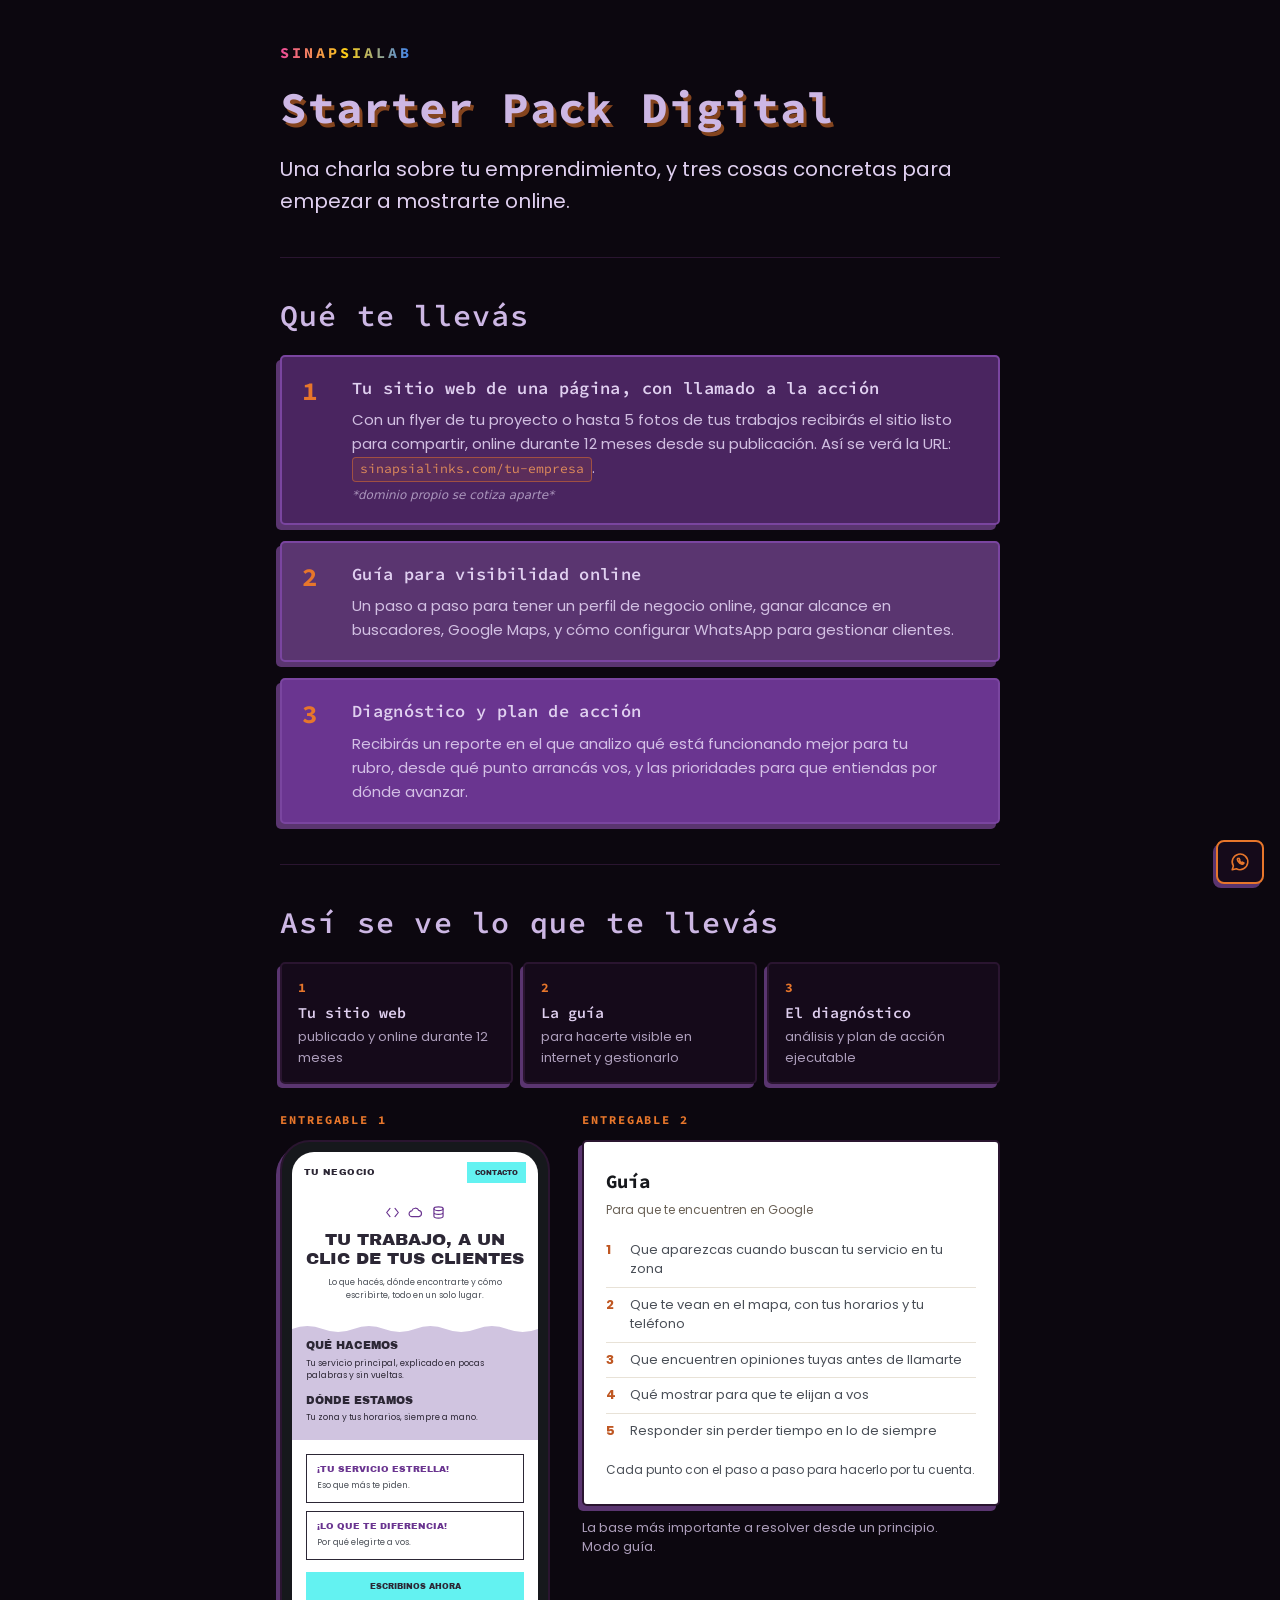
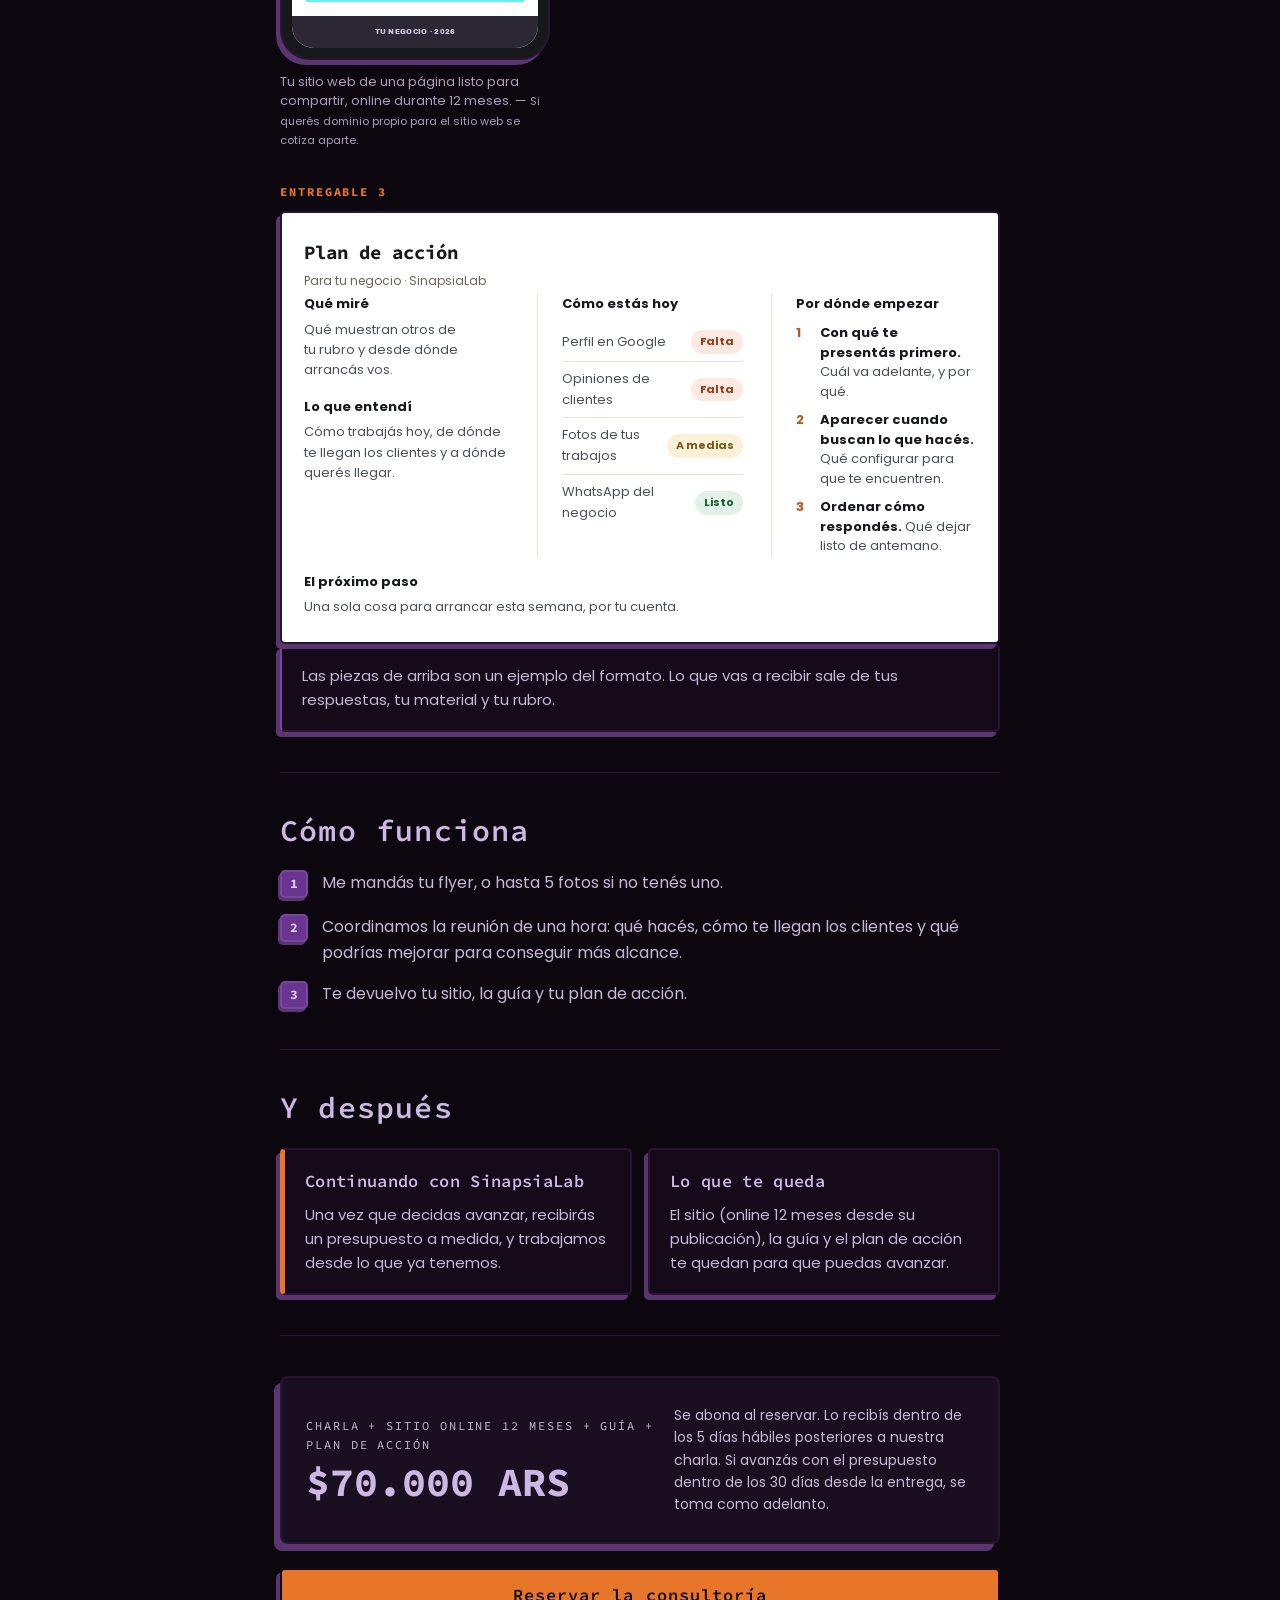
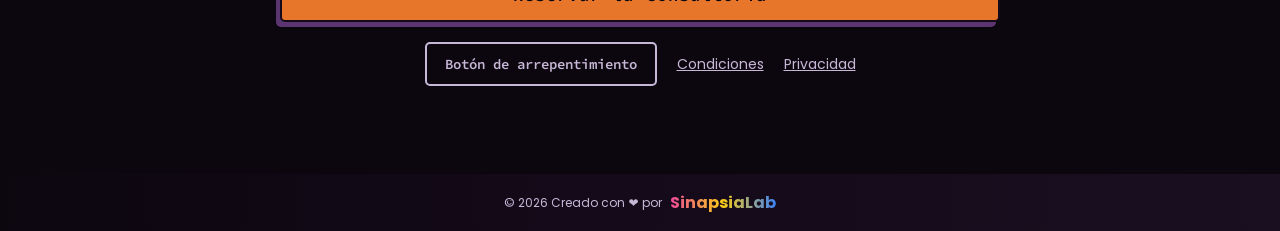
==== commit aecade26: "modify cards copy" ====
--- a/index.html
+++ b/index.html
@@ -79,15 +79,12 @@
             <div class="item__b">
               <h3>Tu sitio web de una página, con llamado a la acción</h3>
               <p>
-                Con un flyer de tu proyecto o hasta 5 fotos de tus trabajos.                
-              </p>
-              <p>
-                Recibirás el sitio listo para compartir, online durante 12 meses
+                Con un flyer de tu proyecto o hasta 5 fotos de tus trabajos
+                recibirás el sitio listo para compartir, online durante 12 meses
                 desde su publicación. Así se verá la URL:
                 <span class="url-badge">sinapsialinks.com/tu-empresa</span>.
                 <span class="item__note"
-                  >Sin fotos, se usarán imágenes ilustrativas que luego podrán
-                  ser reemplazadas.</span
+                  >*dominio propio se cotiza aparte*</span
                 >
               </p>
             </div>
--- a/assets/css/components.css
+++ b/assets/css/components.css
@@ -80,9 +80,10 @@
 }
 
 .item__note {
-  display: inline-block;
+  display: block;
   margin-top: 4px;
   font-size: 12px;
+  font-style: italic;
   color: var(--muted);
   opacity: .85;
 }
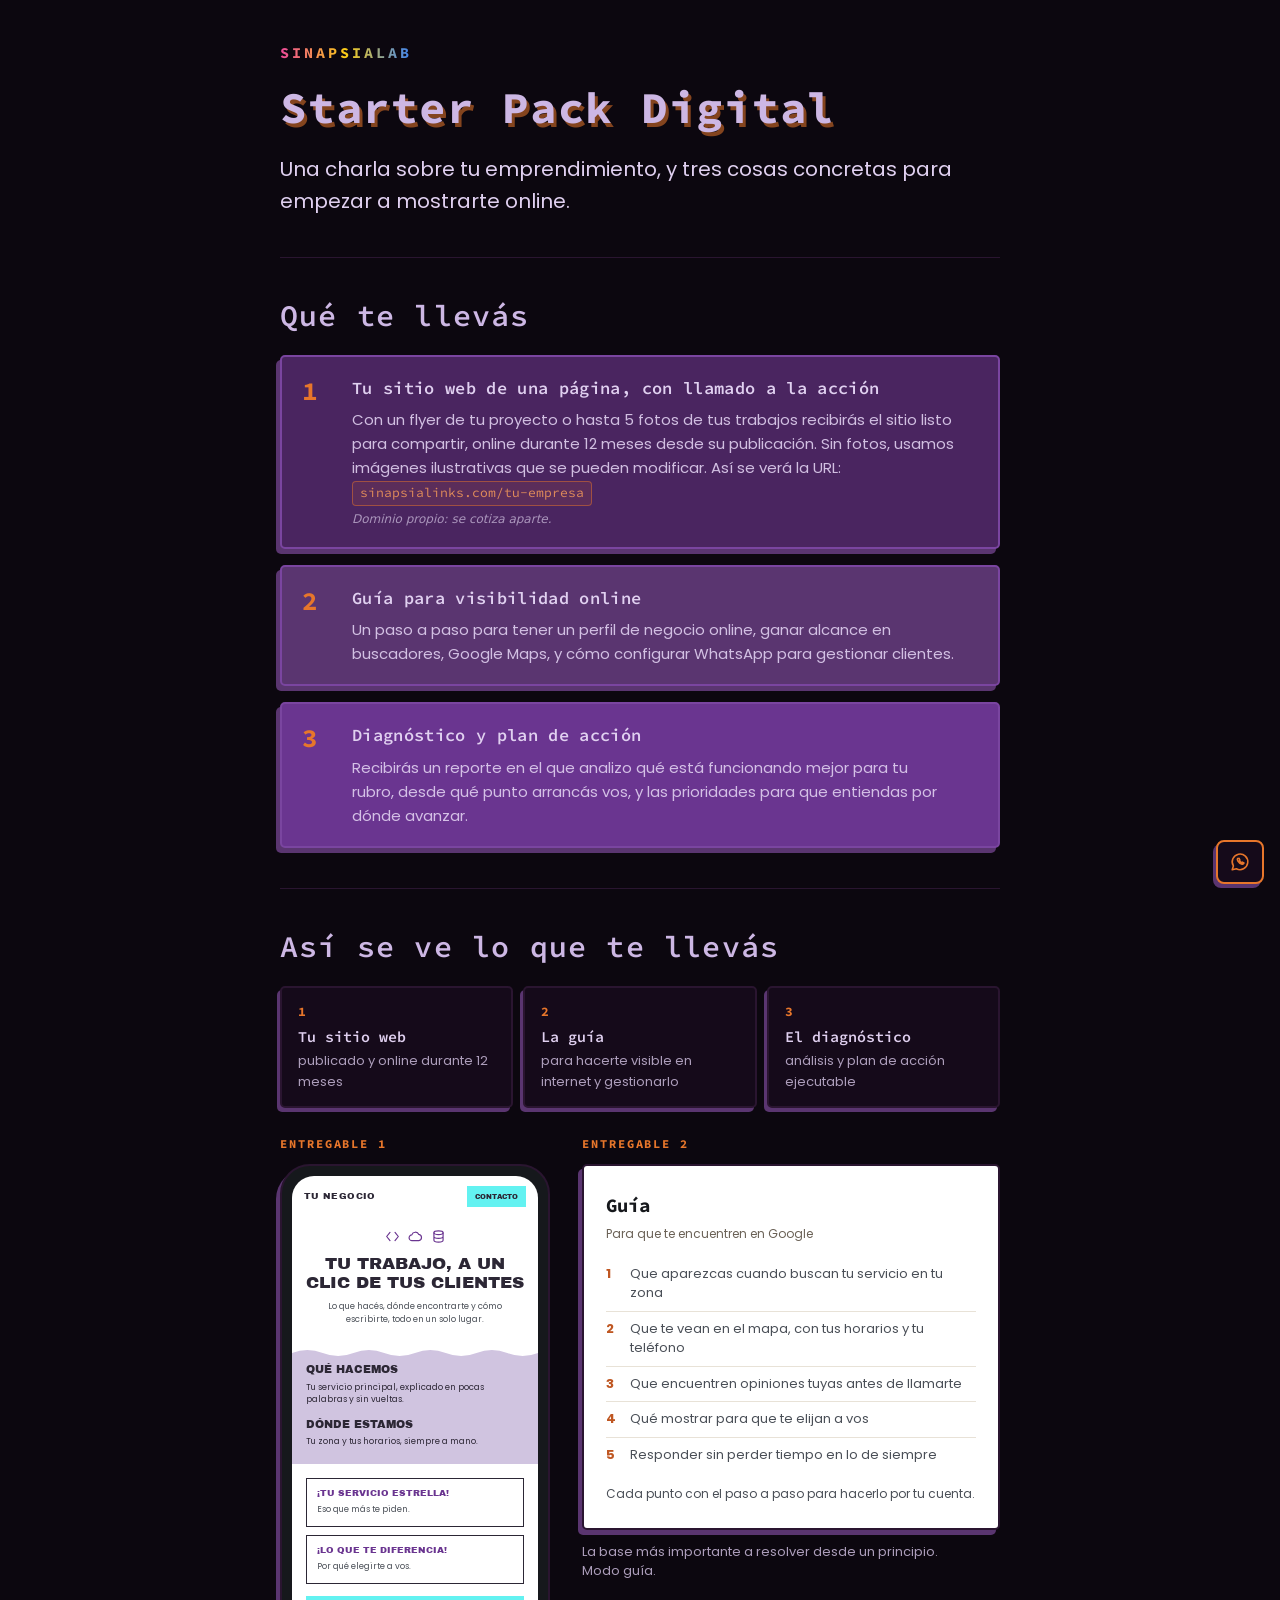
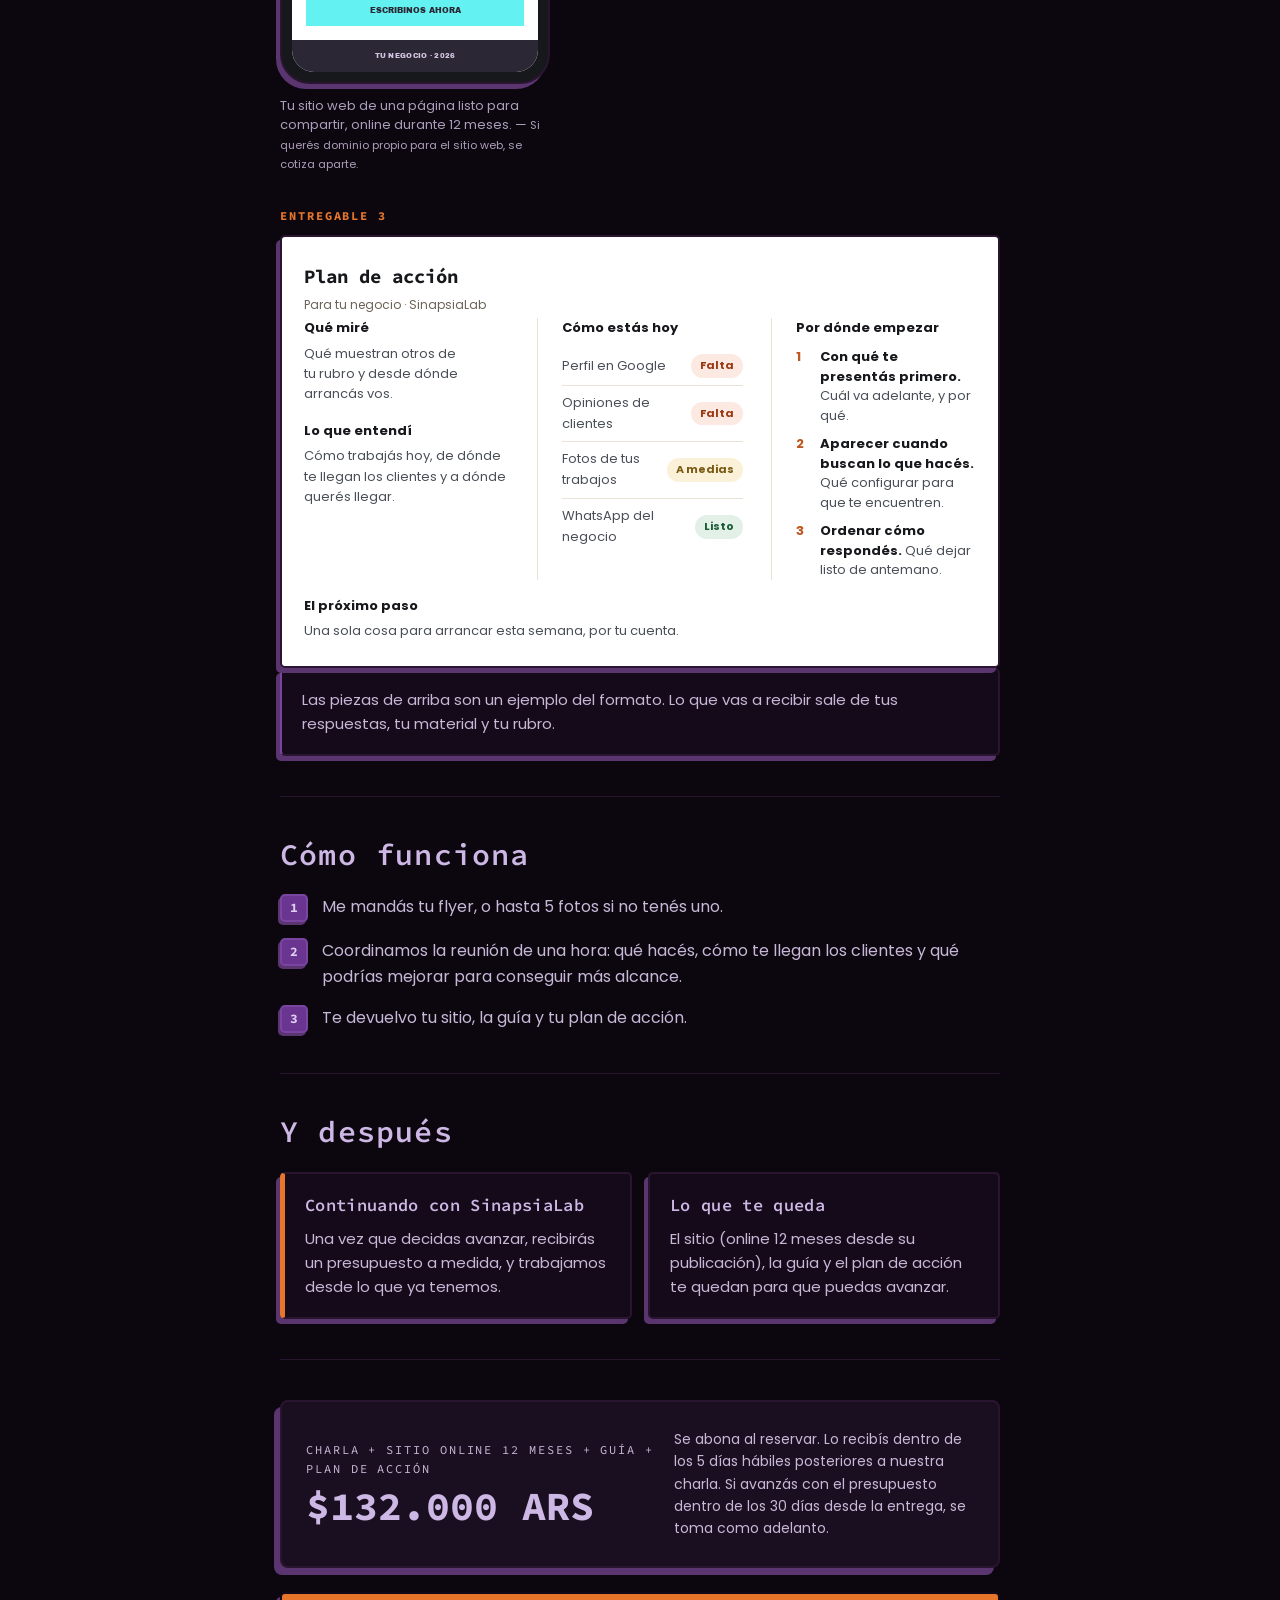
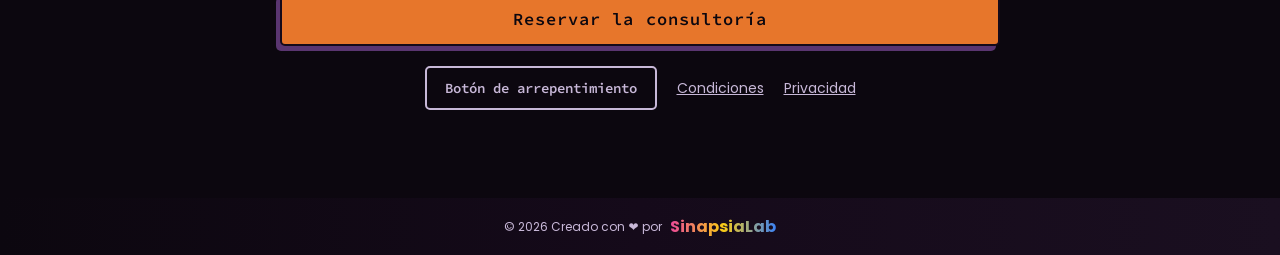
==== commit edfa6b70: "made changes in style, copy and content with prices" ====
--- a/index.html
+++ b/index.html
@@ -81,10 +81,13 @@
               <p>
                 Con un flyer de tu proyecto o hasta 5 fotos de tus trabajos
                 recibirás el sitio listo para compartir, online durante 12 meses
-                desde su publicación. Así se verá la URL:
-                <span class="url-badge">sinapsialinks.com/tu-empresa</span>.
+                desde su publicación. Sin fotos, usamos imágenes ilustrativas
+                que se pueden modificar. Así se verá la URL:
+                <span class="url-badge"
+                  >sinapsialinks.com/<wbr />tu-empresa</span
+                >
                 <span class="item__note"
-                  >*dominio propio se cotiza aparte*</span
+                  >Dominio propio: se cotiza aparte.</span
                 >
               </p>
             </div>
@@ -203,7 +206,7 @@
               Tu sitio web de una página listo para compartir, online durante 12
               meses. —
               <span class="demo__cap--note">
-                Si querés dominio propio para el sitio web se cotiza aparte.
+                Si querés dominio propio para el sitio web, se cotiza aparte.
               </span>
             </p>
           </div>
@@ -384,7 +387,7 @@
             <div class="price__lbl">
               Charla + sitio online 12 meses + guía + plan de acción
             </div>
-            <div class="price__n">$70.000 ARS</div>
+            <div class="price__n">$132.000 ARS</div>
           </div>
           <p class="price__note">
             Se abona al reservar. Lo recibís dentro de los 5 días hábiles
@@ -562,7 +565,7 @@
           <p class="tag">Tu reserva</p>
           <div class="rsv__summary">
             <div class="rsv__row">
-              <span>Starter Pack Digital</span><b>$70.000 ARS</b>
+              <span>Starter Pack Digital</span><b>$132.000 ARS</b>
             </div>
             <div class="rsv__row rsv__row--sub">
               <span
@@ -593,5 +596,6 @@
 
     <script src="assets/js/year.js" defer></script>
     <script src="assets/js/reserva.js" defer></script>
+    <script src="assets/js/wa.js" defer></script>
   </body>
 </html>
--- a/assets/css/base.css
+++ b/assets/css/base.css
@@ -8,7 +8,7 @@
   background: var(--ground);
   color: var(--ink);
   font-family: var(--font-body);
-  font-size: 16px;
+  font-size: 1rem;
   line-height: 1.6;
 }
 
@@ -19,8 +19,8 @@
 }
 
 h1 {
-  margin: 14px 0 0;
-  font-size: clamp(29px, 6.4vw, 44px);
+  margin: 0.875rem 0 0;
+  font-size: clamp(1.8125rem, 6.4vw, 2.75rem);
   line-height: 1.22;
   font-weight: 700;
   color: var(--heading);
@@ -29,8 +29,8 @@
 }
 
 h2 {
-  margin: 0 0 22px;
-  font-size: clamp(23px, 5.2vw, 30px);
+  margin: 0 0 1.375rem;
+  font-size: clamp(1.4375rem, 5.2vw, 1.875rem);
   line-height: 1.18;
   font-weight: 600;
   color: var(--heading);
@@ -39,7 +39,7 @@
 
 h3 {
   margin: 0;
-  font-size: 17px;
+  font-size: 1.0625rem;
   font-weight: 600;
   letter-spacing: .02em;
 }
--- a/assets/css/layout.css
+++ b/assets/css/layout.css
@@ -1,12 +1,12 @@
 /* Layout — ancho de página y ritmo vertical entre secciones. */
 .wrap {
-  max-width: 760px;
+  max-width: 47.5rem;
   margin: 0 auto;
-  padding-inline: 20px;
+  padding-inline: 1.25rem;
 }
 
 section {
-  padding-block: 40px;
+  padding-block: 2.5rem;
   border-top: 1px solid var(--line);
 }
 
@@ -15,7 +15,7 @@
 .split {
   display: grid;
   grid-template-columns: 1fr;
-  gap: 16px;
+  gap: 1rem;
 }
 
 @media (min-width: 720px) {
--- a/assets/css/components.css
+++ b/assets/css/components.css
@@ -5,7 +5,7 @@
 .eyebrow {
   display: inline-block;
   font-family: var(--font-display);
-  font-size: 15px;
+  font-size: 0.9375rem;
   font-weight: 700;
   letter-spacing: .2em;
   text-transform: uppercase;
@@ -27,8 +27,8 @@
 }
 
 .lede {
-  margin-top: 18px;
-  font-size: clamp(17px, 4.2vw, 20px);
+  margin-top: 1.125rem;
+  font-size: clamp(1.0625rem, 4.2vw, 1.25rem);
   font-weight: 400;
   color: var(--ink-light);
 }
@@ -39,13 +39,13 @@
 .items {
   display: flex;
   flex-direction: column;
-  gap: 16px;
+  gap: 1rem;
 }
 
 .item {
   display: flex;
-  gap: 16px;
-  padding: 18px 20px;
+  gap: 1rem;
+  padding: 1.125rem 1.25rem;
   background: var(--grad-1);
   border: var(--retro-border) solid var(--grad-4);
   border-radius: var(--retro-radius);
@@ -57,9 +57,9 @@
 
 .item__n {
   flex-shrink: 0;
-  width: 34px;
-  font-family: var(--font-display);
-  font-size: 26px;
+  width: 2.125rem;
+  font-family: var(--font-display);
+  font-size: 1.625rem;
   font-weight: 700;
   line-height: 1.2;
   color: var(--accent);
@@ -68,21 +68,21 @@
 .item__b {
   display: flex;
   flex-direction: column;
-  gap: 6px;
+  gap: 0.375rem;
 }
 
 .item__b h3 { color: var(--ink-light); }
 
 .item__b p {
-  font-size: 15px;
+  font-size: 0.9375rem;
   color: var(--ink-light);
   opacity: .9;
 }
 
 .item__note {
   display: block;
-  margin-top: 4px;
-  font-size: 12px;
+  margin-top: 0.25rem;
+  font-size: 0.75rem;
   font-style: italic;
   color: var(--muted);
   opacity: .85;
@@ -90,9 +90,9 @@
 
 .url-badge {
   display: inline-block;
-  padding: 1px 7px;
-  font-family: var(--font-display);
-  font-size: 13px;
+  padding: 0.0625rem 0.4375rem;
+  font-family: var(--font-display);
+  font-size: 0.8125rem;
   color: var(--accent-tx);
   background: rgba(231, 118, 43, 0.12);
   border: 1px solid var(--retro-ghost);
@@ -106,19 +106,19 @@
   padding: 0;
   display: flex;
   flex-direction: column;
-  gap: 16px;
+  gap: 1rem;
 }
 
 .steps li {
   display: flex;
-  gap: 14px;
+  gap: 0.875rem;
   align-items: flex-start;
 }
 
 .steps b {
   flex-shrink: 0;
-  width: 28px;
-  height: 28px;
+  width: 1.75rem;
+  height: 1.75rem;
   border-radius: var(--retro-radius);
   border: var(--retro-border) solid var(--grad-4);
   background: var(--grad-3);
@@ -128,13 +128,13 @@
   display: inline-flex;
   align-items: center;
   justify-content: center;
-  font-size: 13px;
+  font-size: 0.8125rem;
   box-shadow: -2px 3px 0 0 var(--retro-offset);
 }
 
 /* --- Y después: bloques (card-retro sobre portfolio-dark) --- */
 .box {
-  padding: 18px 20px;
+  padding: 1.125rem 1.25rem;
   background: var(--surface);
   border: var(--retro-border) solid var(--line);
   border-radius: var(--retro-radius);
@@ -146,18 +146,18 @@
   border-left-color: var(--accent);
 }
 
-.box h3 { color: var(--heading); margin-bottom: 8px; }
-
-.box p { color: var(--ink); font-size: 15px; }
+.box h3 { color: var(--heading); margin-bottom: 0.5rem; }
+
+.box p { color: var(--ink); font-size: 0.9375rem; }
 
 /* --- Precio (card-retro-lg sobre portfolio-base) --- */
 .price {
   background: var(--sunk);
   color: var(--heading);
-  padding: 26px 24px;
+  padding: 1.625rem 1.5rem;
   display: flex;
   flex-direction: column;
-  gap: 14px;
+  gap: 0.875rem;
   border: var(--retro-border) solid var(--line);
   border-radius: var(--retro-radius-lg);
   box-shadow: var(--retro-shadow-lg);
@@ -165,7 +165,7 @@
 
 .price__lbl {
   font-family: var(--font-display);
-  font-size: 12px;
+  font-size: 0.75rem;
   letter-spacing: .16em;
   text-transform: uppercase;
   color: var(--on-hard-dim);
@@ -173,15 +173,15 @@
 
 .price__n {
   font-family: var(--font-display);
-  font-size: 40px;
+  font-size: clamp(2rem, 9vw, 2.5rem);
   font-weight: 700;
   line-height: 1.1;
-  margin-top: 6px;
+  margin-top: 0.375rem;
   color: var(--heading);
 }
 
 .price__note {
-  font-size: 14px;
+  font-size: 0.875rem;
   color: var(--on-hard-dim);
 }
 
@@ -191,7 +191,7 @@
     justify-content: space-between;
     align-items: center;
   }
-  .price__note { max-width: 300px; }
+.price__note { max-width: 18.75rem; }
 }
 
 /* --- Botón retro (btn-retro): naranja sólido, mono, offset que salta en hover --- */
@@ -199,14 +199,14 @@
   display: inline-flex;
   justify-content: center;
   align-items: center;
-  min-height: 52px;
-  margin-top: 24px;
-  padding: 14px 26px;
+  min-height: 3.25rem;
+  margin-top: 1.5rem;
+  padding: 0.875rem 1.625rem;
   background: var(--accent);
   color: var(--on-accent);
   font-family: var(--font-display);
   font-weight: 600;
-  font-size: 17px;
+  font-size: 1.0625rem;
   letter-spacing: .06em;
   text-decoration: none;
   border: var(--retro-border) solid var(--surface);
@@ -237,22 +237,22 @@
   display: flex;
   justify-content: center;
   align-items: center;
-  gap: 8px;
+  gap: 0.5rem;
   width: 100%;
-  padding: 16px 0;
-  margin-top: 48px;
+  padding: 1rem 0;
+  margin-top: 3rem;
   background: linear-gradient(to right, var(--sl-bg-1), var(--sl-bg-2), var(--sl-bg-3));
   font-family: var(--font-brand);
 }
 
 .sl-footer__t {
   margin: 0;
-  font-size: 12px;
+  font-size: 0.75rem;
   color: var(--sl-text);
 }
 
 .sl-footer__a {
-  font-size: 16px;
+  font-size: 1rem;
   font-weight: 700;
   text-decoration: none;
   background: linear-gradient(to right, var(--sl-grad-1) 0%, var(--sl-grad-2) 50%, var(--sl-grad-3) 100%);
@@ -273,8 +273,8 @@
 .demo {
   display: grid;
   grid-template-columns: 1fr;
-  gap: 32px;
-  margin-top: 26px;
+  gap: 2rem;
+  margin-top: 1.625rem;
 }
 
 @media (min-width: 720px) {
@@ -290,24 +290,24 @@
 
 .tag {
   font-family: var(--font-display);
-  font-size: 12px;
+  font-size: 0.75rem;
   font-weight: 700;
   letter-spacing: .16em;
   text-transform: uppercase;
   color: var(--accent);
-  margin-bottom: 10px;
+  margin-bottom: 0.625rem;
 }
 
 .demo__cap {
-  margin-top: 12px;
-  font-size: 13px;
+  margin-top: 0.75rem;
+  font-size: 0.8125rem;
   line-height: 1.5;
   color: var(--muted);
   opacity: .85;
 }
 
 .demo__cap--note {
-  font-size: 11px;
+  font-size: 0.6875rem;
 }
 
 /* --- Maqueta de teléfono --- */
@@ -403,15 +403,14 @@
 /* Nota al pie de la sección, sin el borde verde de la card "buena" */
 .box--note { border-left-color: var(--grad-4); }
 .box--note p { color: var(--ink); }
-
 /* --- Las tres piezas, arriba de las maquetas --- */
 .pieces {
   list-style: none;
-  margin: 22px 0 0;
+  margin: 1.375rem 0 0;
   padding: 0;
   display: grid;
   grid-template-columns: 1fr;
-  gap: 10px;
+  gap: 0.625rem;
 }
 
 @media (min-width: 640px) {
@@ -421,8 +420,8 @@
 .piece {
   display: flex;
   flex-direction: column;
-  gap: 2px;
-  padding: 14px 16px;
+  gap: 0.125rem;
+  padding: 0.875rem 1rem;
   background: var(--surface);
   border: var(--retro-border) solid var(--line);
   border-radius: var(--retro-radius);
@@ -431,13 +430,13 @@
 
 .piece__n {
   font-family: var(--font-display);
-  font-size: 13px;
+  font-size: 0.8125rem;
   font-weight: 700;
   color: var(--accent);
 }
 
-.piece__t { font-family: var(--font-display); font-size: 15px; font-weight: 600; color: var(--ink-light); }
-.piece__d { font-size: 13px; color: var(--muted); opacity: .85; }
+.piece__t { font-family: var(--font-display); font-size: 0.9375rem; font-weight: 600; color: var(--ink-light); }
+.piece__d { font-size: 0.8125rem; color: var(--muted); opacity: .85; }
 
 /* --- Estado de los frentes, dentro del reporte ---
    Encoding por texto + color: el estado se lee sin depender del color. */
@@ -498,8 +497,8 @@
 
 /* --- Nota debajo del CTA --- */
 .cta__note {
-  margin-top: 12px;
-  font-size: 13px;
+  margin-top: 0.75rem;
+  font-size: 0.8125rem;
   line-height: 1.5;
   color: var(--muted);
   opacity: .85;
@@ -511,25 +510,25 @@
    muestra "Hablemos". Misma paleta y offset retro que el resto del sistema. */
 .wa {
   position: fixed;
-  right: 16px;
-  bottom: calc(16px + env(safe-area-inset-bottom, 0px));
+  right: 1rem;
+  bottom: calc(1rem + env(safe-area-inset-bottom, 0px));
   z-index: 50;
   display: inline-flex;
   align-items: center;
-  height: 44px;
-  padding: 0 11px;
+  height: 2.75rem;
+  padding: 0 0.6875rem;
   border-radius: var(--retro-radius-lg);
   background: var(--surface);
   color: var(--accent);
   text-decoration: none;
   border: var(--retro-border) solid var(--accent);
   box-shadow: -3px 4px 0 0 var(--retro-offset);
-  transition: background-color .15s ease, color .15s ease, padding .15s ease;
+  transition: background-color .15s ease, color .15s ease, padding .15s ease, opacity .18s ease, transform .18s ease;
 }
 
 .wa__icon {
-  width: 22px;
-  height: 22px;
+  width: 1.375rem;
+  height: 1.375rem;
   flex-shrink: 0;
   fill: none;
   stroke: currentColor;
@@ -540,7 +539,7 @@
 
 .wa__label {
   font-family: var(--font-display);
-  font-size: 14px;
+  font-size: 0.875rem;
   font-weight: 600;
   white-space: nowrap;
   max-width: 0;
@@ -550,15 +549,18 @@
 }
 
 .wa:hover,
-.wa:focus-visible { background: var(--accent); color: var(--on-accent); padding-right: 14px; }
+.wa:focus-visible { background: var(--accent); color: var(--on-accent); padding-right: 0.875rem; }
 .wa:hover .wa__label,
-.wa:focus-visible .wa__label { max-width: 90px; margin-left: 8px; opacity: 1; }
+.wa:focus-visible .wa__label { max-width: 5.625rem; margin-left: 0.5rem; opacity: 1; }
 .wa:focus-visible { outline: 3px solid var(--accent); outline-offset: 3px; }
 
 @media (prefers-reduced-motion: reduce) {
   .wa, .wa__label { transition: none; }
   .rsv-screen, .rsv-screen.is-closing { animation: none; }
 }
+
+/* Se oculta mientras el footer está a la vista, para no tapar su texto */
+.wa.is-hidden { opacity: 0; transform: translateY(0.5rem); pointer-events: none; }
 
 @media print { .wa { display: none; } }
 
@@ -589,23 +591,23 @@
 
 .rsv-screen__body {
   width: 100%;
-  max-width: 560px;
+  max-width: 35rem;
   margin: 0 auto;
-  padding: 56px 20px 48px;
+  padding: 3.5rem 1.25rem 3rem;
 }
 
 .rsv-screen__close {
   position: fixed;
-  top: 12px;
-  right: 20px;
+  top: 0.75rem;
+  right: 1.25rem;
   z-index: 1;
-  width: 40px;
-  height: 40px;
+  width: 2.5rem;
+  height: 2.5rem;
   padding: 0;
   background: none;
   border: 0;
   color: var(--ink);
-  font-size: 30px;
+  font-size: 1.875rem;
   line-height: 1;
   cursor: pointer;
   transition: color .2s ease;
@@ -616,10 +618,10 @@
 
 /* Título centrado con el fantasma naranja, como "Nuestros Servicios" */
 .rsv-screen__title {
-  margin: 0 0 20px;
+  margin: 0 0 1.25rem;
   text-align: center;
   font-family: var(--font-display);
-  font-size: 22px;
+  font-size: 1.375rem;
   font-weight: 700;
   letter-spacing: .06em;
   color: var(--heading);
@@ -628,17 +630,17 @@
 
 .rsv__intro {
   margin: 0;
-  font-size: 15px;
+  font-size: 0.9375rem;
   color: var(--ink);
 }
 
 .rsv__intro[hidden] { display: none; }
 
 /* --- Formulario de reserva --- */
-.rsv { display: flex; flex-direction: column; gap: 18px; margin-top: 20px; }
+.rsv { display: flex; flex-direction: column; gap: 1.125rem; margin-top: 1.25rem; }
 .rsv[hidden] { display: none; } /* gana al display:flex de arriba */
-.rsv__grid { display: grid; grid-template-columns: 1fr; gap: 18px; }
-.rsv__field { display: flex; flex-direction: column; gap: 6px; }
+.rsv__grid { display: grid; grid-template-columns: 1fr; gap: 1.125rem; }
+.rsv__field { display: flex; flex-direction: column; gap: 0.375rem; }
 
 @media (min-width: 640px) {
   .rsv__grid { grid-template-columns: 1fr 1fr; }
@@ -647,19 +649,19 @@
 
 .rsv label {
   font-family: var(--font-display);
-  font-size: 13px;
+  font-size: 0.8125rem;
   font-weight: 600;
   color: var(--ink-light, var(--ink));
 }
 
 .rsv__input {
   width: 100%;
-  min-height: 48px;
-  padding: 12px 14px;
+  min-height: 3rem;
+  padding: 0.75rem 0.875rem;
   background: var(--surface);
   color: var(--ink);
   font-family: var(--font-body);
-  font-size: 16px; /* 16px evita el zoom automático en iOS */
+  font-size: 1rem; /* 1rem (16px) evita el zoom automático en iOS */
   border: var(--retro-border) solid var(--line);
   border-radius: var(--retro-radius);
   box-shadow: -3px 4px 0 0 var(--retro-offset);
@@ -668,44 +670,44 @@
 .rsv__input:focus { outline: none; border-color: var(--accent); }
 .rsv__input:focus-visible { outline: 3px solid var(--accent); outline-offset: 2px; }
 
-.rsv__hint { font-size: 12px; color: var(--muted); opacity: .85; }
+.rsv__hint { font-size: 0.75rem; color: var(--muted); opacity: .85; }
 
 .rsv__error {
   margin: 0;
-  padding: 12px 14px;
+  padding: 0.75rem 0.875rem;
   background: #3A1A1A;
   color: #F6C7B8;
   border-left: 4px solid #C9663A;
   border-radius: var(--retro-radius);
-  font-size: 14px;
-}
-
-.rsv__submit { margin-top: 4px; align-self: flex-start; }
-.rsv .cta__note { margin-top: 10px; }
+  font-size: 0.875rem;
+}
+
+.rsv__submit { margin-top: 0.25rem; align-self: flex-start; }
+.rsv .cta__note { margin-top: 0.625rem; }
 
 /* --- Resumen --- */
-.rsv__done { margin-top: 20px; }
+.rsv__done { margin-top: 1.25rem; }
 
 .rsv__summary {
-  padding: 18px 20px;
+  padding: 1.125rem 1.25rem;
   background: var(--sunk);
   border: var(--retro-border) solid var(--line);
   border-radius: var(--retro-radius);
   box-shadow: var(--retro-shadow);
 }
 
-.rsv__row { display: flex; justify-content: space-between; gap: 16px; align-items: baseline; }
-.rsv__row b { font-family: var(--font-display); font-size: 20px; white-space: nowrap; }
-.rsv__row--sub { margin-top: 2px; font-size: 13px; color: var(--muted); }
+.rsv__row { display: flex; justify-content: space-between; gap: 1rem; align-items: baseline; }
+.rsv__row b { font-family: var(--font-display); font-size: 1.25rem; white-space: nowrap; }
+.rsv__row--sub { margin-top: 0.125rem; font-size: 0.8125rem; color: var(--muted); }
 
 .rsv__data {
-  margin: 16px 0 0;
-  padding-top: 14px;
+  margin: 1rem 0 0;
+  padding-top: 0.875rem;
   border-top: 1px solid var(--line);
   display: grid;
   grid-template-columns: auto 1fr;
-  gap: 6px 14px;
-  font-size: 14px;
+  gap: 0.375rem 0.875rem;
+  font-size: 0.875rem;
 }
 
 .rsv__data dt { color: var(--muted); }
@@ -713,13 +715,13 @@
 
 .rsv__back {
   display: block;
-  margin-top: 14px;
+  margin-top: 0.875rem;
   padding: 0;
   background: none;
   border: 0;
   color: var(--accent);
   font-family: var(--font-body);
-  font-size: 14px;
+  font-size: 0.875rem;
   text-decoration: underline;
   cursor: pointer;
 }
@@ -736,21 +738,21 @@
 
 .cta:disabled { opacity: .6; cursor: progress; box-shadow: var(--retro-shadow); }
 
-.rsv__done .rsv__error { margin-top: 16px; }
-.rsv__done .cta--full { margin-top: 20px; }
-
-.rsv__result { margin-top: 4px; }
-.rsv__result .cta { margin-top: 20px; }
+.rsv__done .rsv__error { margin-top: 1rem; }
+.rsv__done .cta--full { margin-top: 1.25rem; }
+
+.rsv__result { margin-top: 0.25rem; }
+.rsv__result .cta { margin-top: 1.25rem; }
 
 /* --- Enlaces legales (debajo del botón de reserva) y página legal --- */
 .legal-links {
-  margin-top: 20px;
+  margin-top: 1.25rem;
   display: flex;
   flex-wrap: wrap;
   justify-content: center;
   align-items: center;
-  gap: 12px 20px;
-  font-size: 14px;
+  gap: 0.75rem 1.25rem;
+  font-size: 0.875rem;
 }
 
 .legal-links a { color: var(--ink); }
@@ -758,8 +760,8 @@
 .legal-links__btn {
   display: inline-flex;
   align-items: center;
-  min-height: 44px;
-  padding: 0 18px;
+  min-height: 2.75rem;
+  padding: 0 1.125rem;
   border: var(--retro-border) solid var(--ink);
   border-radius: var(--retro-radius);
   text-decoration: none;
@@ -770,11 +772,16 @@
 .legal-links__btn:hover { border-color: var(--accent); color: var(--accent-tx); }
 .legal-links a:focus-visible { outline: 2px solid var(--accent); outline-offset: 3px; }
 
-.legal p, .legal ul { margin-top: 12px; }
-.legal ul { padding-left: 20px; }
-.legal li { margin-top: 6px; }
+.legal p, .legal ul { margin-top: 0.75rem; }
+.legal ul { padding-left: 1.25rem; }
+.legal li { margin-top: 0.375rem; }
 .legal a { color: var(--accent-tx); }
-.legal .legal-links__btn { color: var(--ink); margin-top: 16px; }
-.legal__back { display: inline-block; margin-top: 28px; }
+.legal .legal-links__btn { color: var(--ink); margin-top: 1rem; }
+.legal__back {
+  display: inline-flex;
+  align-items: center;
+  min-height: 2.75rem;
+  margin-top: 1.25rem;
+}
 
 @media print { .legal-links { display: none; } }
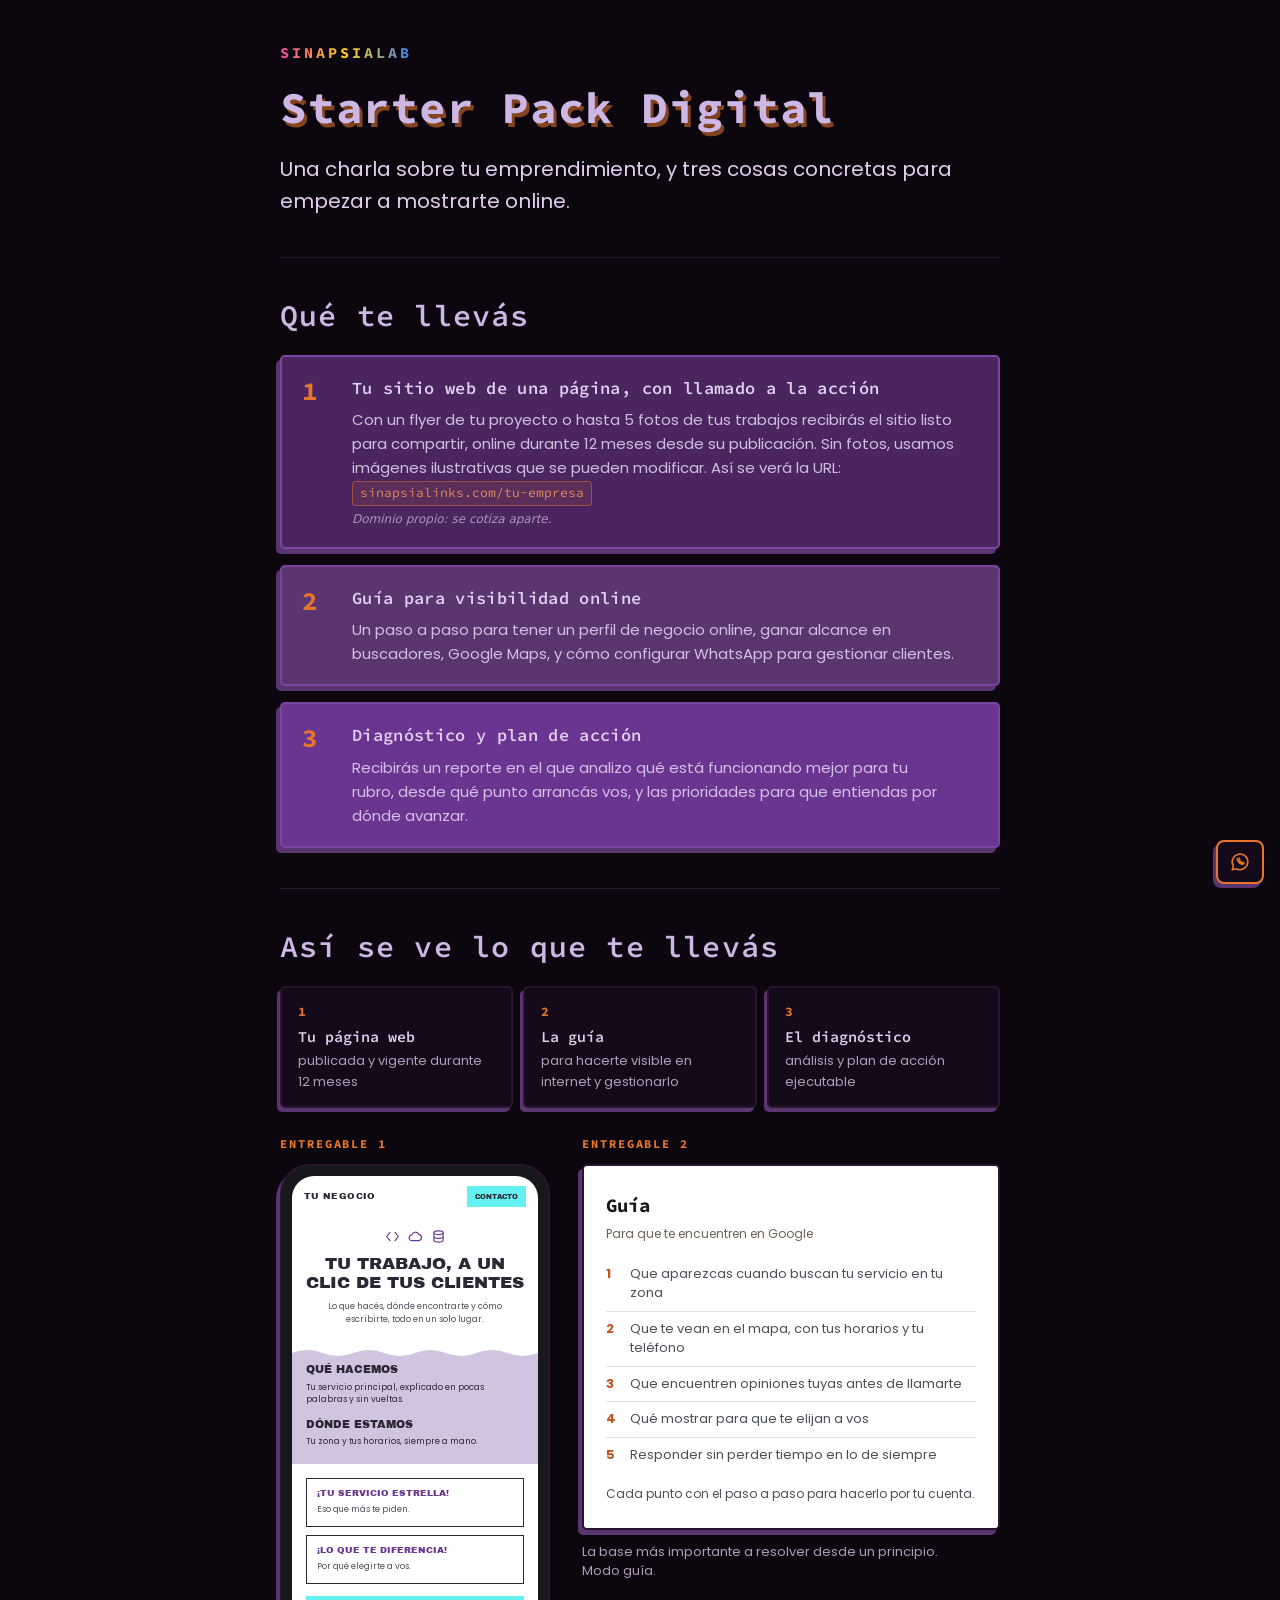
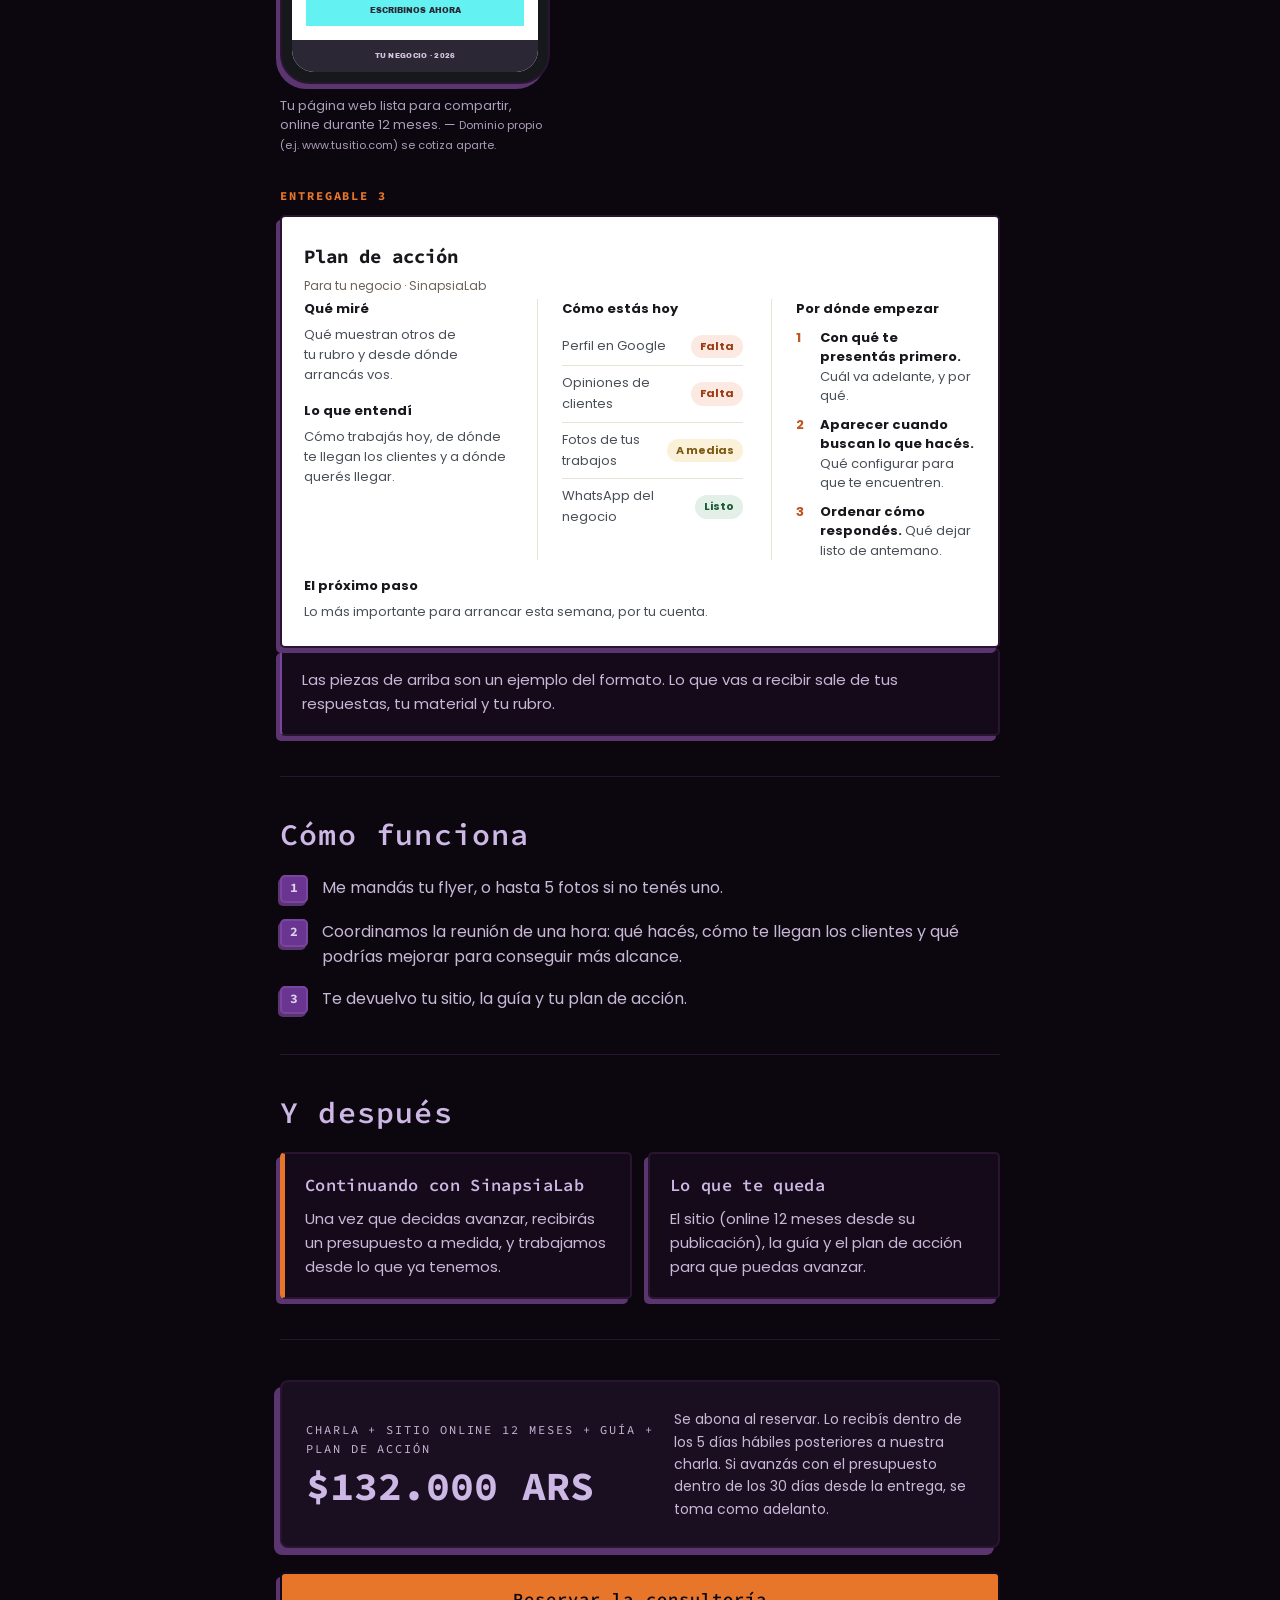
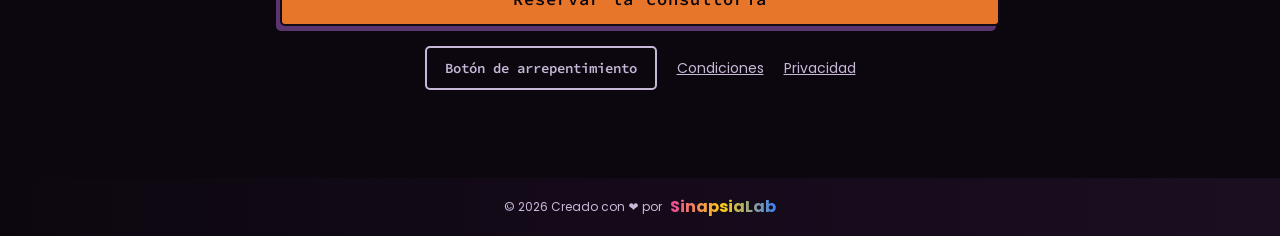
==== commit 97a3caee: "modify copy" ====
--- a/index.html
+++ b/index.html
@@ -122,8 +122,8 @@
         <ol class="pieces">
           <li class="piece">
             <span class="piece__n">1</span>
-            <span class="piece__t">Tu sitio web</span>
-            <span class="piece__d">publicado y online durante 12 meses</span>
+            <span class="piece__t">Tu página web</span>
+            <span class="piece__d">publicada y vigente durante 12 meses</span>
           </li>
           <li class="piece">
             <span class="piece__n">2</span>
@@ -203,10 +203,9 @@
               </div>
             </div>
             <p class="demo__cap">
-              Tu sitio web de una página listo para compartir, online durante 12
-              meses. —
+              Tu página web lista para compartir, online durante 12 meses. —
               <span class="demo__cap--note">
-                Si querés dominio propio para el sitio web, se cotiza aparte.
+                Dominio propio (e.j. www.tusitio.com) se cotiza aparte.
               </span>
             </p>
           </div>
@@ -326,7 +325,7 @@
 
               <p class="sheet__h">El próximo paso</p>
               <p class="sheet__p">
-                Una sola cosa para arrancar esta semana, por tu cuenta.
+                Lo más importante para arrancar esta semana, por tu cuenta.
               </p>
             </div>
           </div>
@@ -375,7 +374,7 @@
             <h3>Lo que te queda</h3>
             <p>
               El sitio (online 12 meses desde su publicación), la guía y el plan
-              de acción te quedan para que puedas avanzar.
+              de acción para que puedas avanzar.
             </p>
           </div>
         </div>
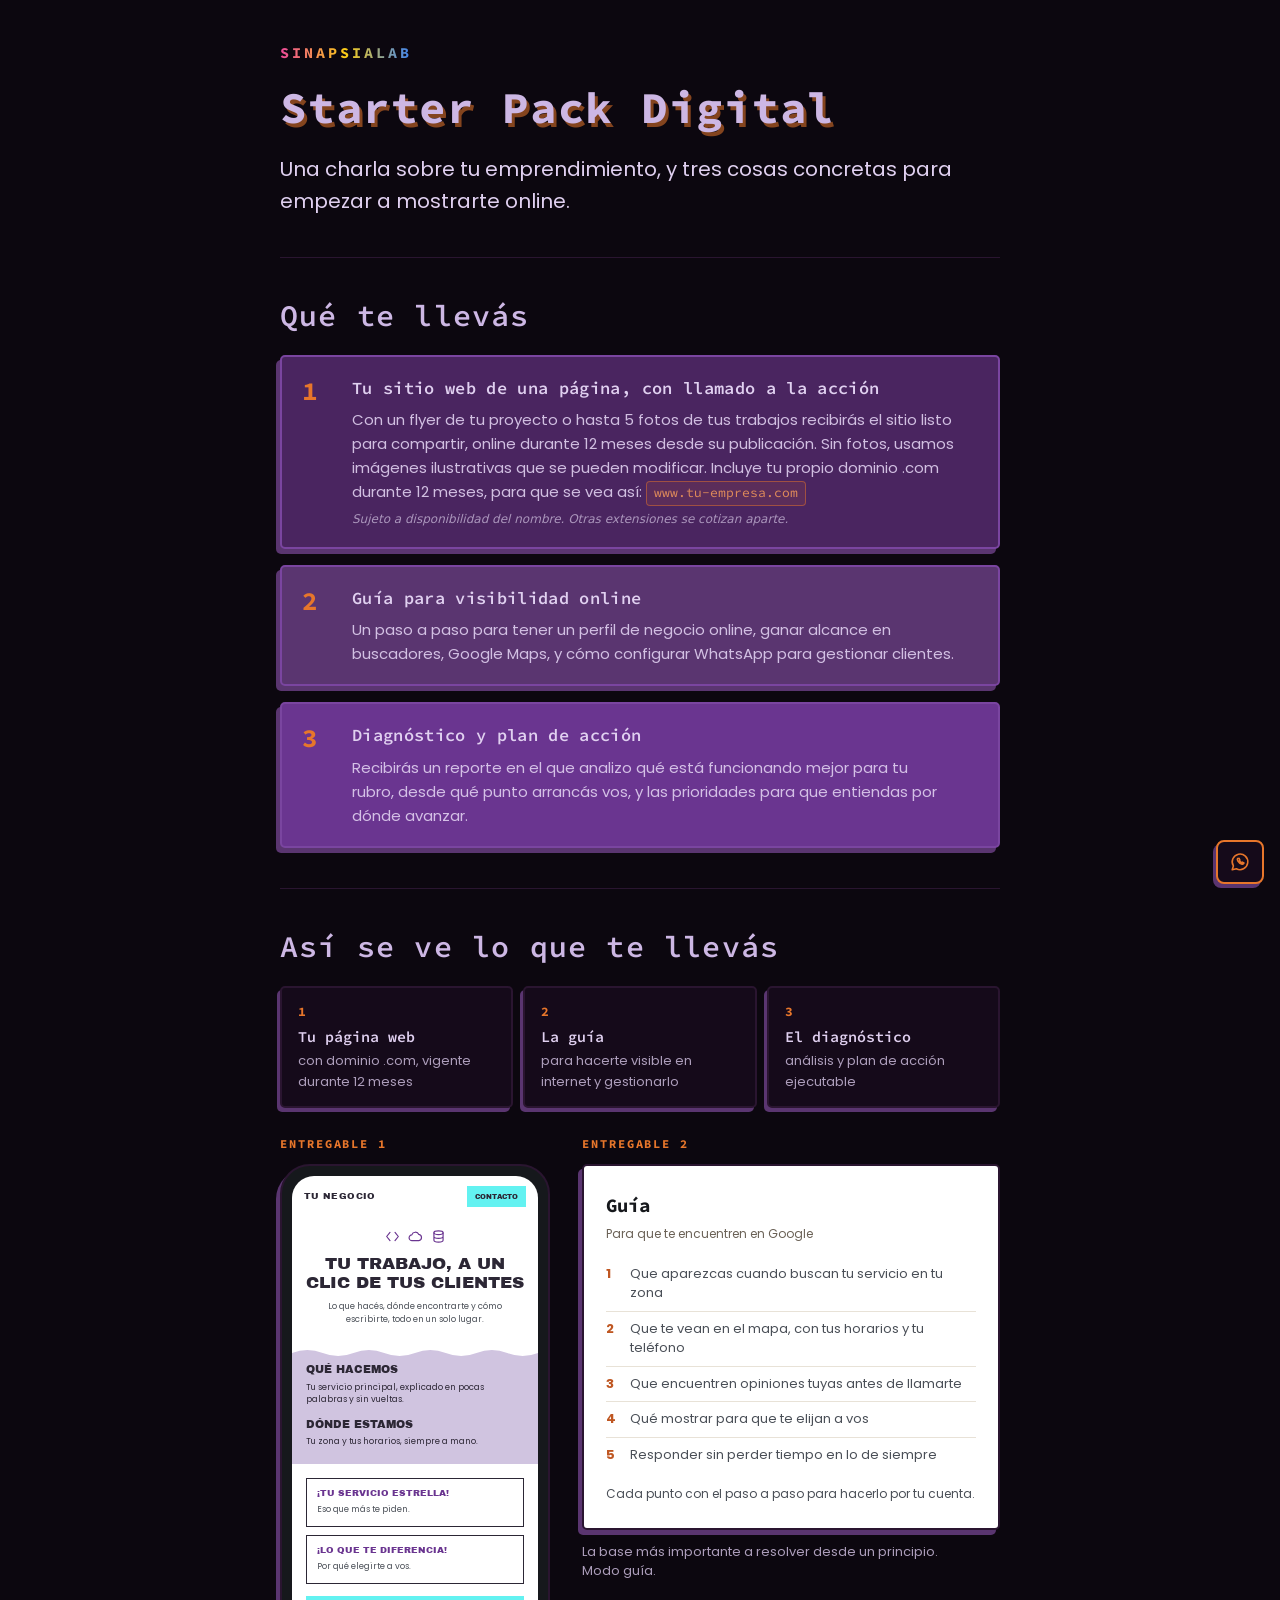
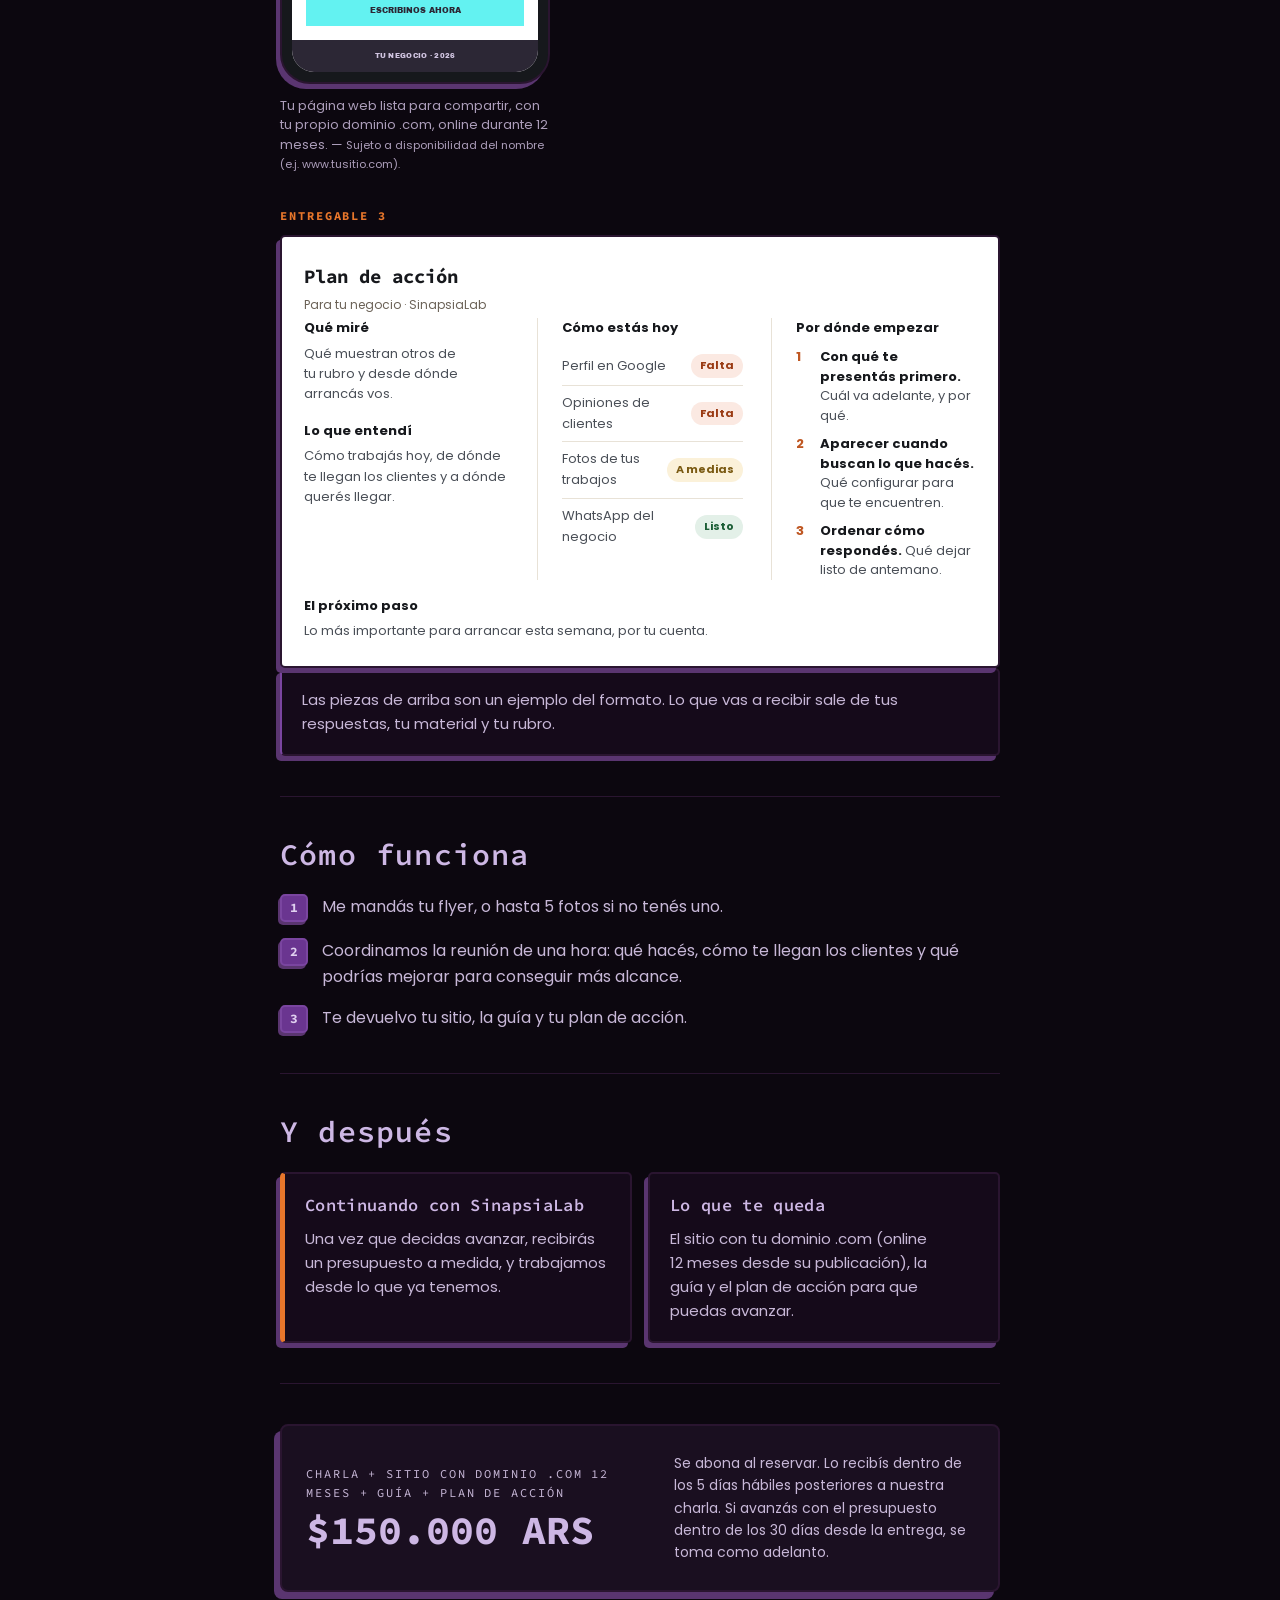
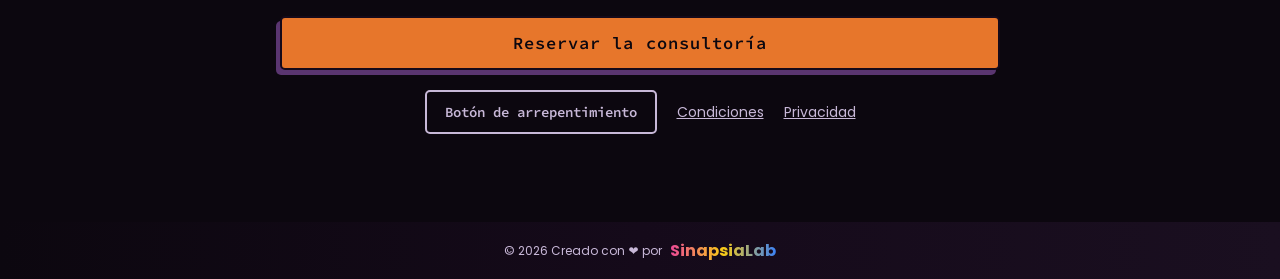
==== commit 72ac13aa: "modify payment price and add domain in the form" ====
--- a/index.html
+++ b/index.html
@@ -82,12 +82,12 @@
                 Con un flyer de tu proyecto o hasta 5 fotos de tus trabajos
                 recibirás el sitio listo para compartir, online durante 12 meses
                 desde su publicación. Sin fotos, usamos imágenes ilustrativas
-                que se pueden modificar. Así se verá la URL:
-                <span class="url-badge"
-                  >sinapsialinks.com/<wbr />tu-empresa</span
-                >
+                que se pueden modificar. Incluye tu propio dominio .com durante
+                12 meses, para que se vea así:
+                <span class="url-badge">www.<wbr />tu-empresa.com</span>
                 <span class="item__note"
-                  >Dominio propio: se cotiza aparte.</span
+                  >Sujeto a disponibilidad del nombre. Otras extensiones se
+                  cotizan aparte.</span
                 >
               </p>
             </div>
@@ -123,7 +123,7 @@
           <li class="piece">
             <span class="piece__n">1</span>
             <span class="piece__t">Tu página web</span>
-            <span class="piece__d">publicada y vigente durante 12 meses</span>
+            <span class="piece__d">con dominio .com, vigente durante 12 meses</span>
           </li>
           <li class="piece">
             <span class="piece__n">2</span>
@@ -203,9 +203,9 @@
               </div>
             </div>
             <p class="demo__cap">
-              Tu página web lista para compartir, online durante 12 meses. —
+              Tu página web lista para compartir, con tu propio dominio .com, online durante 12 meses. —
               <span class="demo__cap--note">
-                Dominio propio (e.j. www.tusitio.com) se cotiza aparte.
+                Sujeto a disponibilidad del nombre (e.j. www.tusitio.com).
               </span>
             </p>
           </div>
@@ -373,7 +373,7 @@
           <div class="box">
             <h3>Lo que te queda</h3>
             <p>
-              El sitio (online 12 meses desde su publicación), la guía y el plan
+              El sitio con tu dominio .com (online 12 meses desde su publicación), la guía y el plan
               de acción para que puedas avanzar.
             </p>
           </div>
@@ -384,9 +384,9 @@
         <div class="price">
           <div>
             <div class="price__lbl">
-              Charla + sitio online 12 meses + guía + plan de acción
-            </div>
-            <div class="price__n">$132.000 ARS</div>
+              Charla + sitio con dominio .com 12 meses + guía + plan de acción
+            </div>
+            <div class="price__n">$150.000 ARS</div>
           </div>
           <p class="price__note">
             Se abona al reservar. Lo recibís dentro de los 5 días hábiles
@@ -527,6 +527,38 @@
                 <option value="nada">Todavía no tengo nada</option>
               </select>
             </div>
+
+            <div class="rsv__field rsv__field--full">
+              <label for="rsv-dominio">Dominio .com para tu sitio (opcional)</label>
+              <div class="rsv__inline">
+                <input
+                  class="rsv__input"
+                  id="rsv-dominio"
+                  name="dominio"
+                  type="text"
+                  inputmode="url"
+                  autocapitalize="none"
+                  autocomplete="off"
+                  spellcheck="false"
+                  placeholder="minegocio.com"
+                />
+                <button class="rsv__check" type="button" id="rsv-dominio-check">
+                  Verificar
+                </button>
+              </div>
+              <p
+                class="rsv__status"
+                id="rsv-dominio-status"
+                role="status"
+                aria-live="polite"
+                hidden
+              ></p>
+              <span class="rsv__hint"
+                >Está incluido en el pack, si el nombre está disponible. Si
+                todavía no lo sabés, dejalo vacío y lo definimos en la
+                charla.</span
+              >
+            </div>
           </div>
 
           <p class="rsv__error" id="rsv-error" role="alert" hidden></p>
@@ -564,11 +596,11 @@
           <p class="tag">Tu reserva</p>
           <div class="rsv__summary">
             <div class="rsv__row">
-              <span>Starter Pack Digital</span><b>$132.000 ARS</b>
+              <span>Starter Pack Digital</span><b>$150.000 ARS</b>
             </div>
             <div class="rsv__row rsv__row--sub">
               <span
-                >Charla + sitio online 12 meses + guía + plan de acción</span
+                >Charla + sitio con dominio .com 12 meses + guía + plan de acción</span
               >
             </div>
             <dl class="rsv__data" id="rsv-datos"></dl>
--- a/assets/css/components.css
+++ b/assets/css/components.css
@@ -672,6 +672,41 @@
 
 .rsv__hint { font-size: 0.75rem; color: var(--muted); opacity: .85; }
 
+/* Campo de dominio: input + botón "Verificar" en una fila */
+.rsv__inline { display: flex; gap: 10px; }
+.rsv__inline .rsv__input { flex: 1; min-width: 0; }
+
+.rsv__check {
+  flex: none;
+  min-height: 3rem;
+  padding: 0 1rem;
+  background: var(--grad-3);
+  color: var(--ink-light);
+  font-family: var(--font-display);
+  font-size: 0.875rem;
+  font-weight: 700;
+  border: var(--retro-border) solid var(--line);
+  border-radius: var(--retro-radius);
+  box-shadow: -3px 4px 0 0 var(--retro-offset);
+  cursor: pointer;
+}
+
+.rsv__check:hover:not(:disabled) { background: var(--accent); color: var(--on-accent); }
+.rsv__check:focus-visible { outline: 3px solid var(--accent); outline-offset: 2px; }
+.rsv__check:disabled { opacity: .7; cursor: progress; }
+
+.rsv__status {
+  margin: 0;
+  padding: 0.5rem 0.75rem;
+  font-size: 0.875rem;
+  border-left: 4px solid;
+  border-radius: var(--retro-radius);
+}
+
+.rsv__status[hidden] { display: none; }
+.rsv__status[data-kind='ok'] { background: #12301f; color: #c4ecd0; border-color: #3fae6a; }
+.rsv__status[data-kind='bad'] { background: #3A1A1A; color: #F6C7B8; border-color: #C9663A; }
+
 .rsv__error {
   margin: 0;
   padding: 0.75rem 0.875rem;
